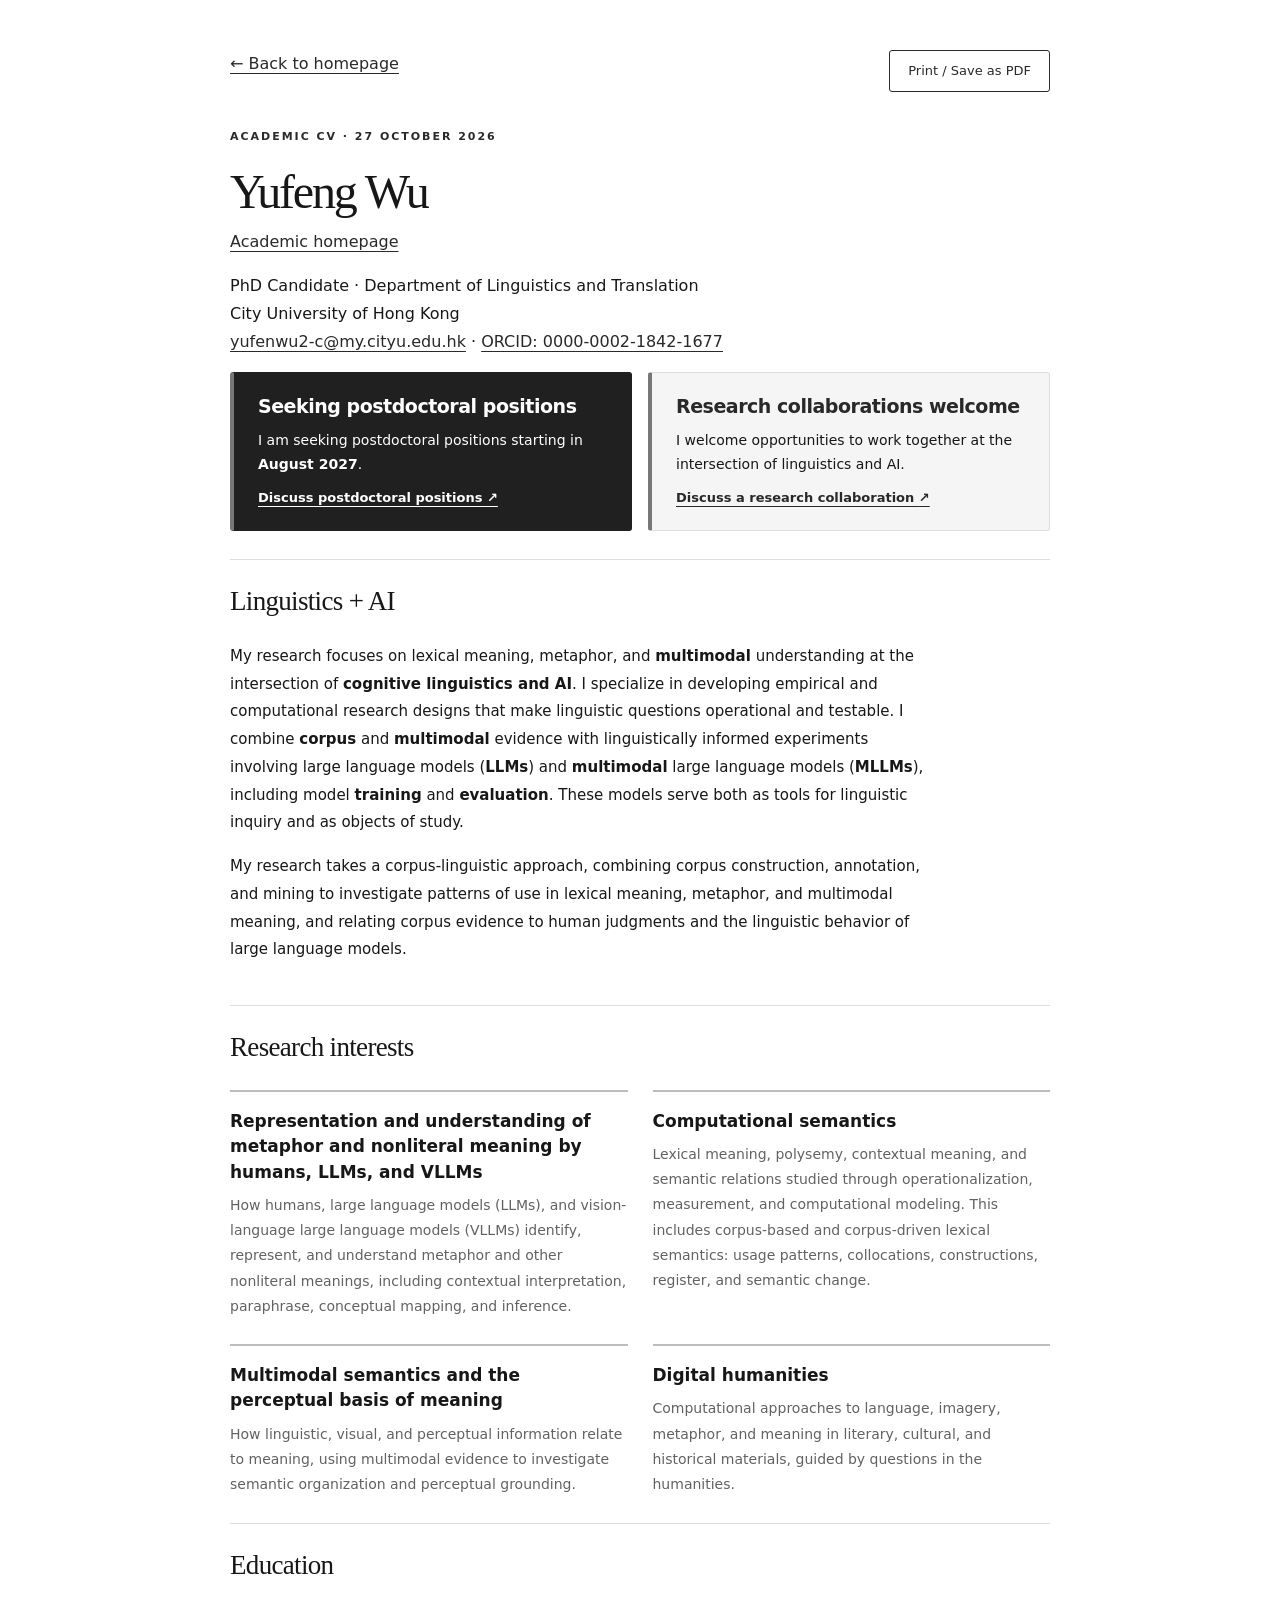
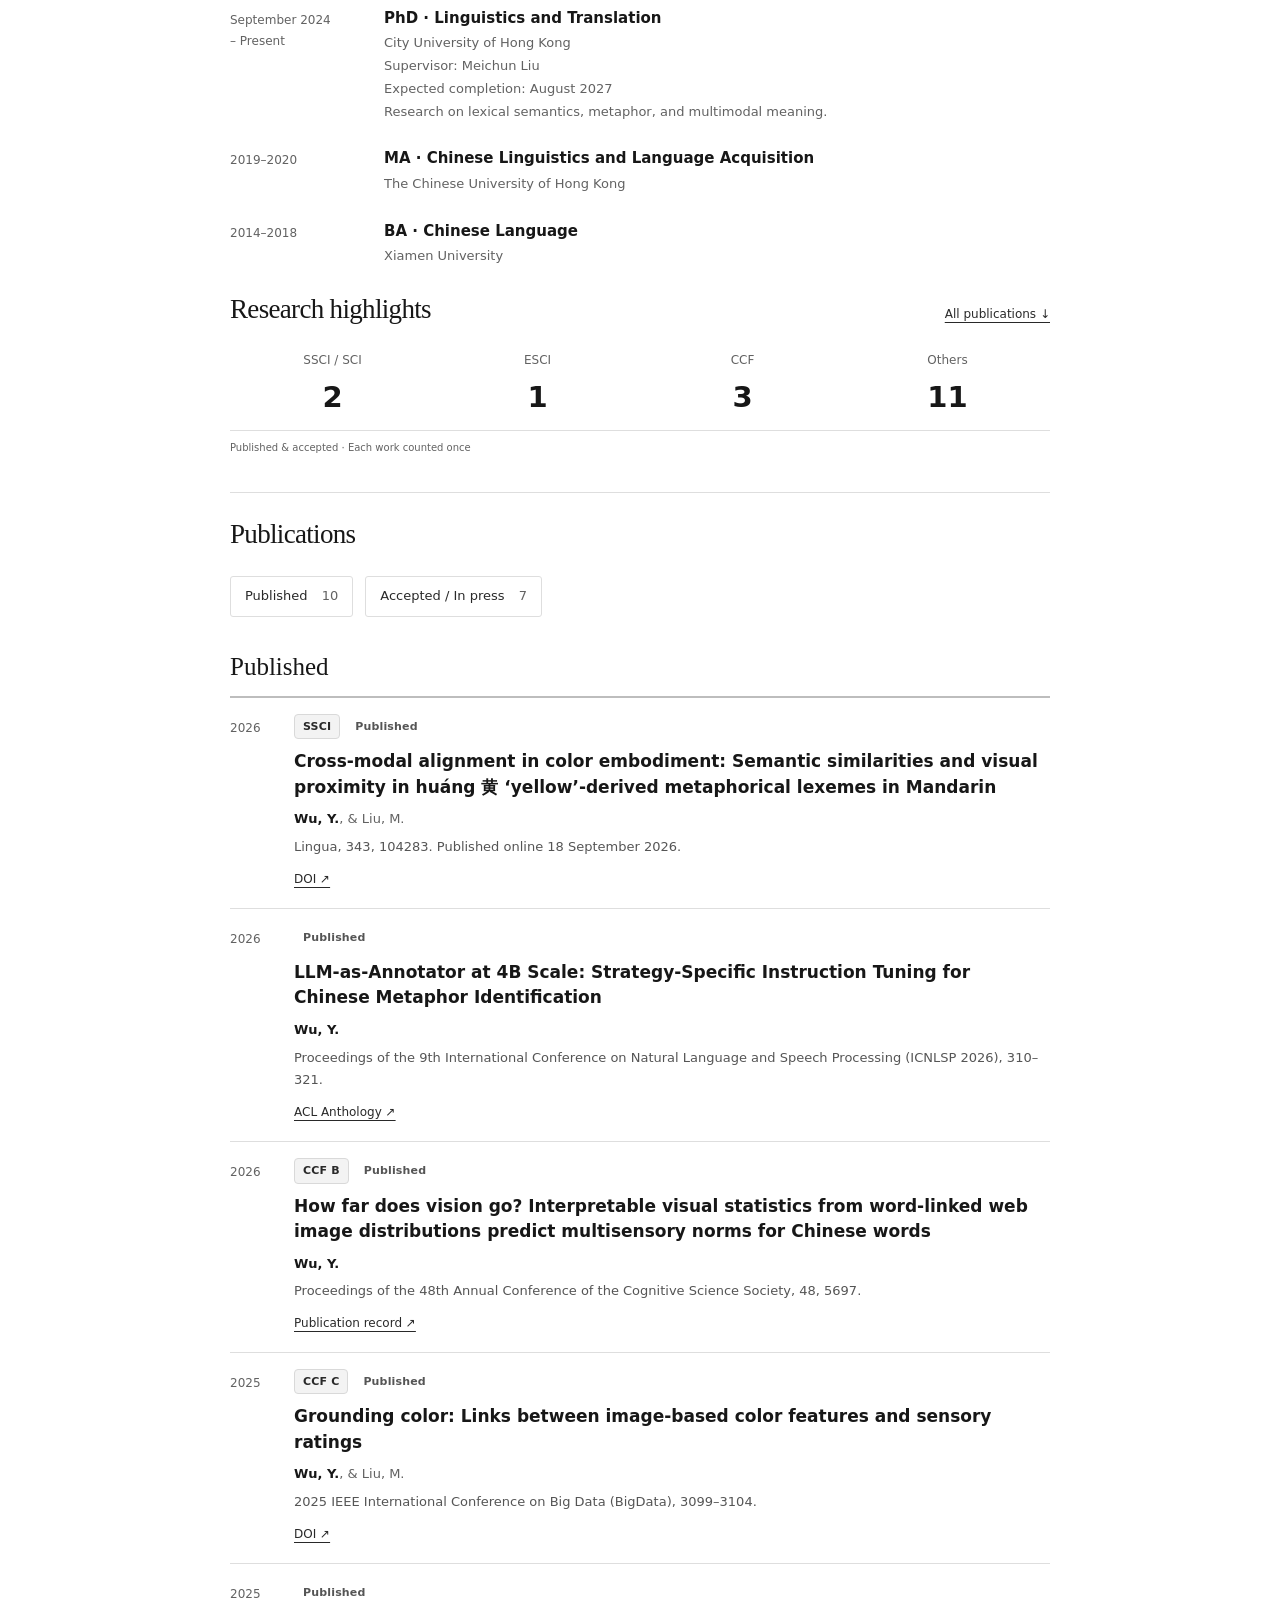
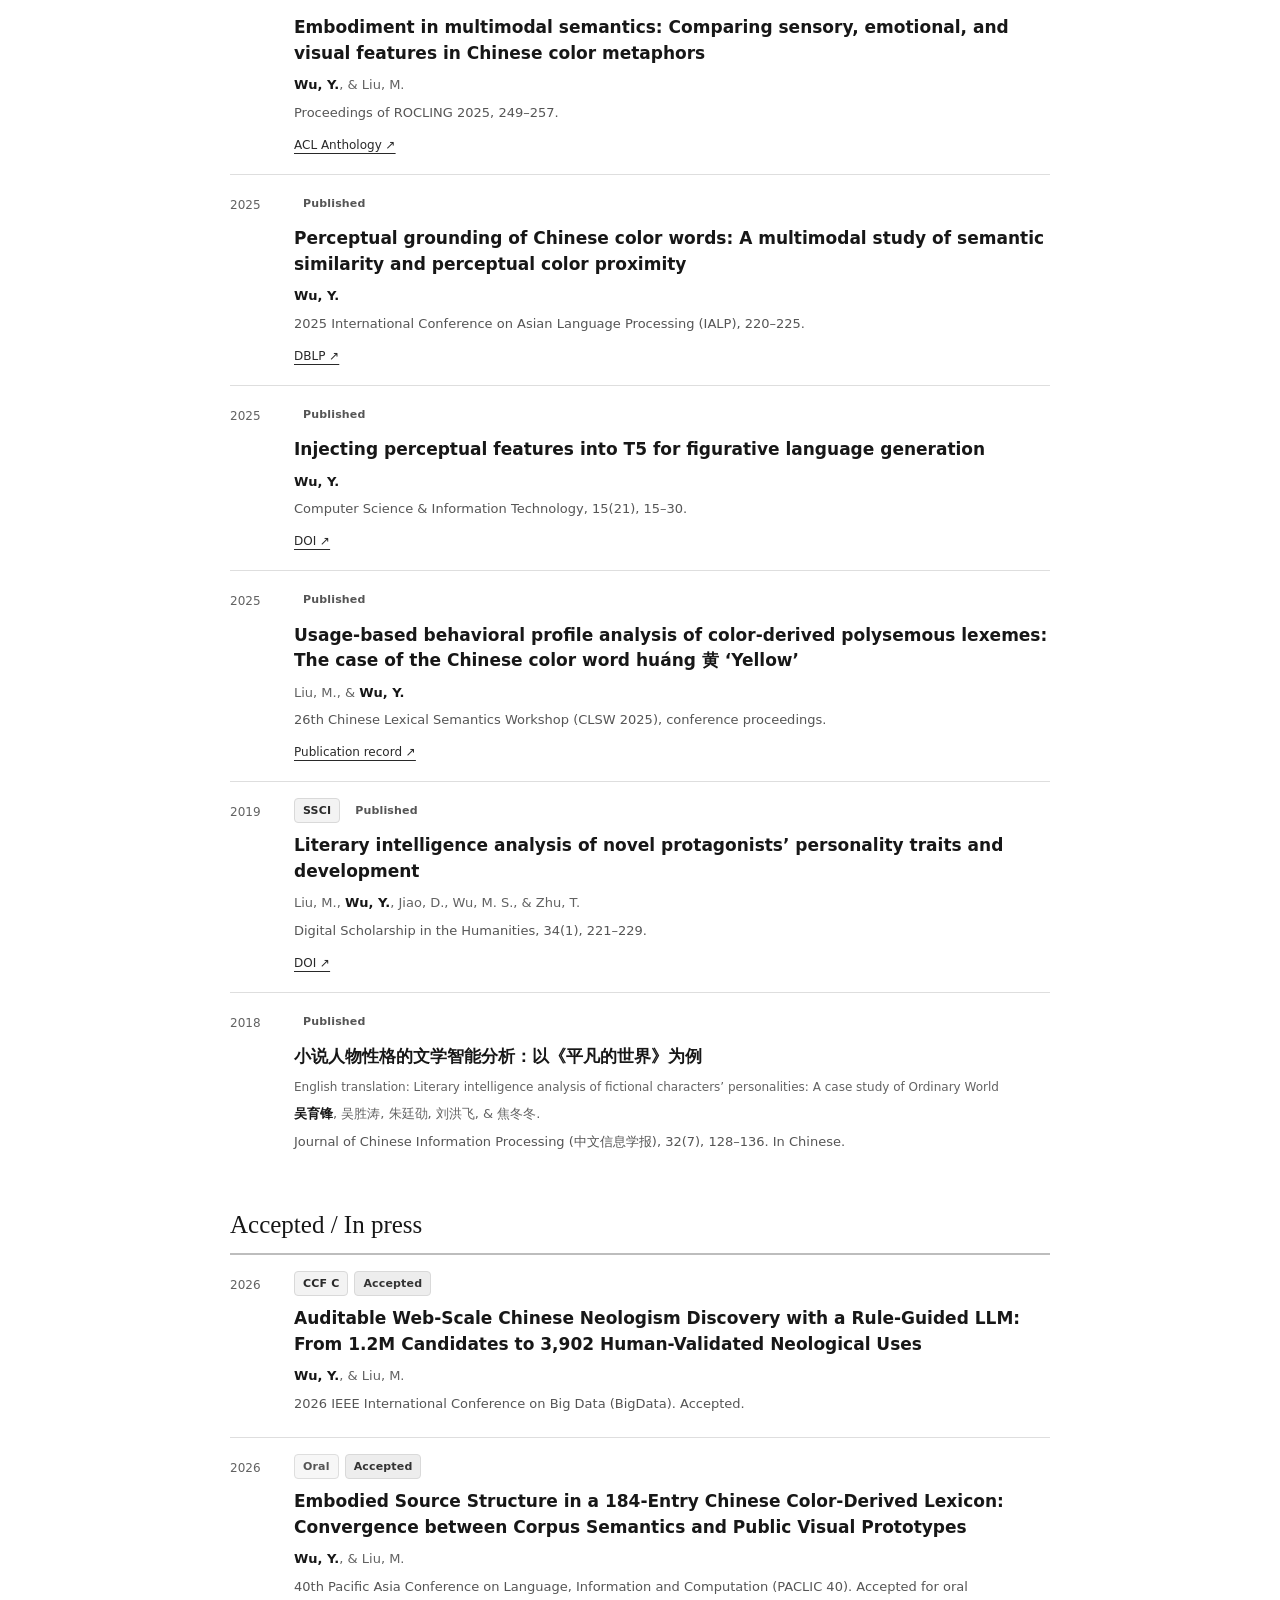
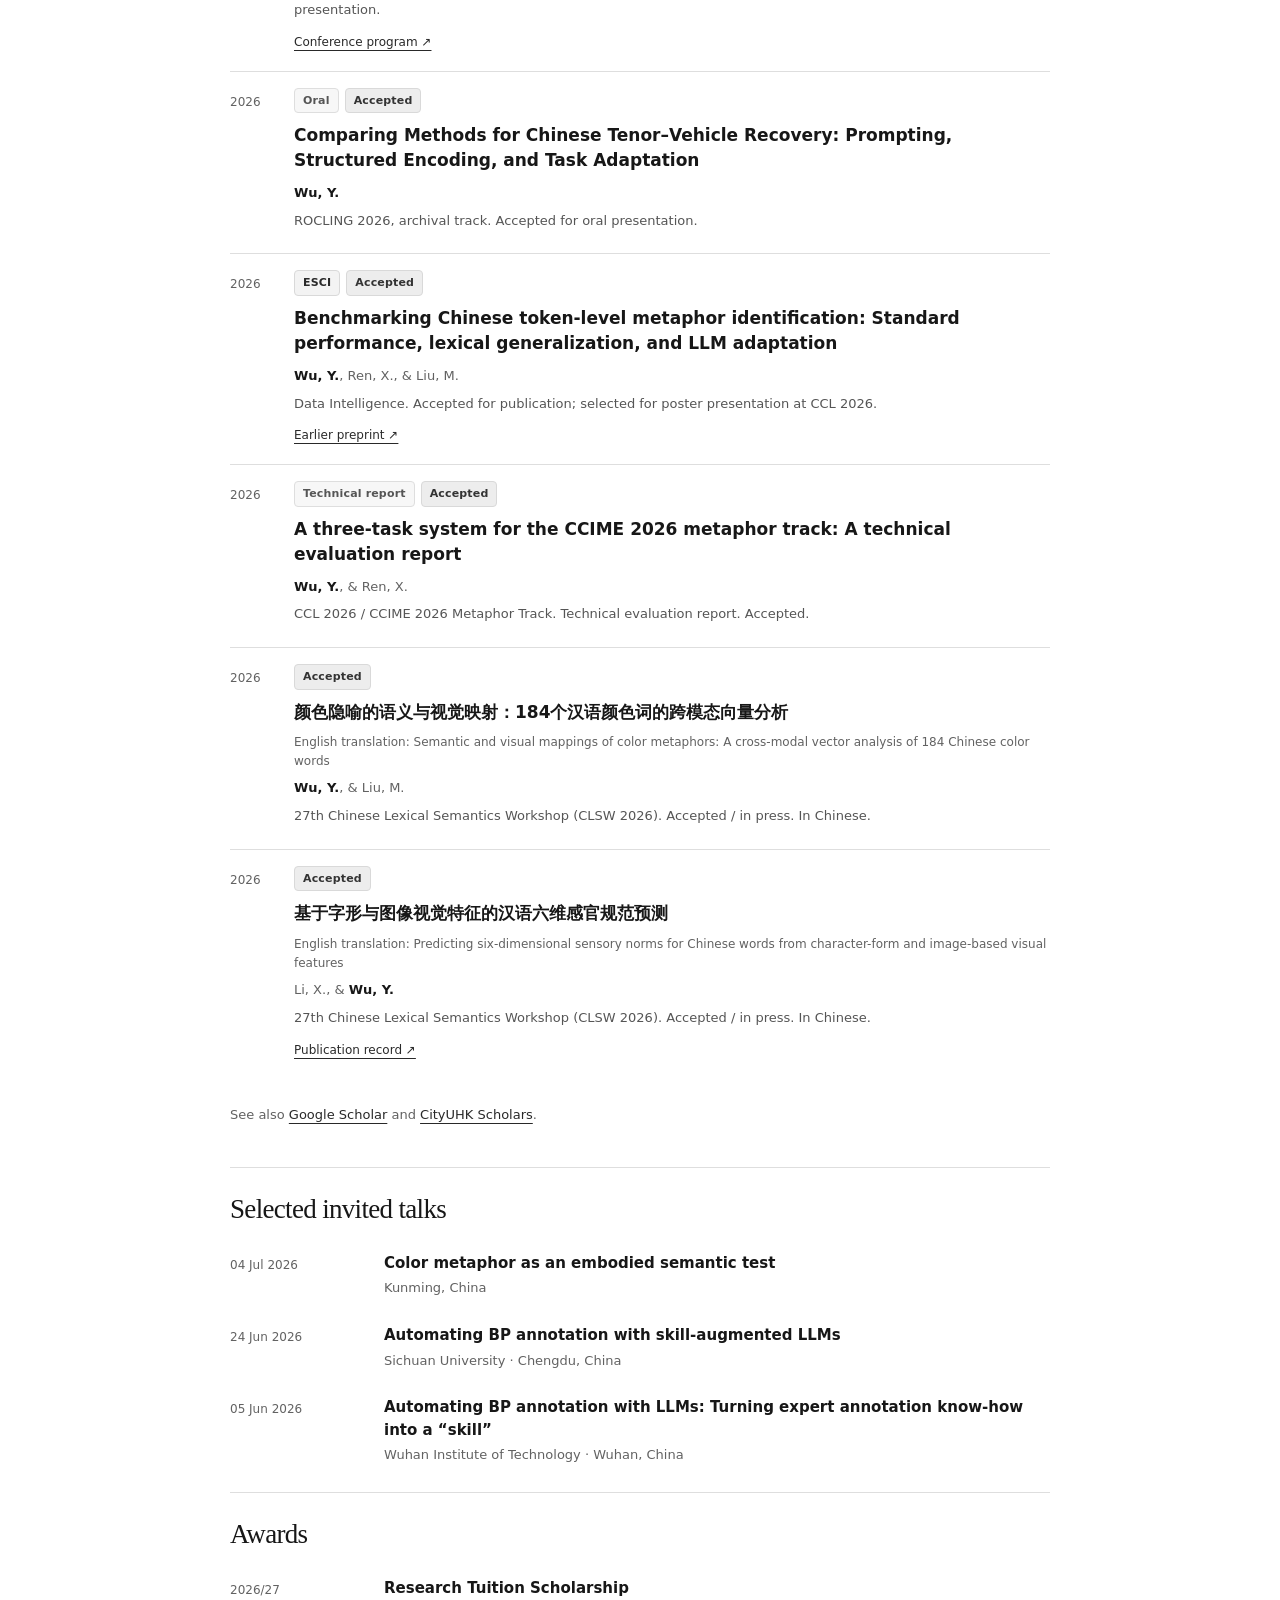
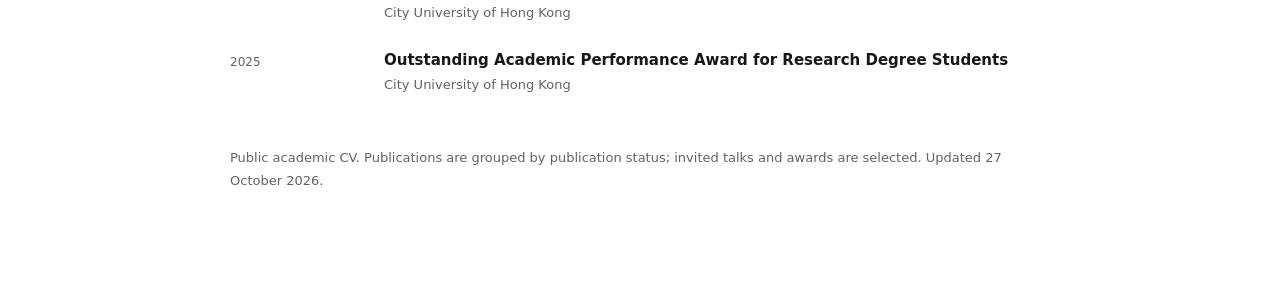
==== cv.html @ b56c6d91 "Adjust emphasis in research introduction" ====
<!doctype html>
<html lang="en"><head><meta charset="utf-8"><meta name="viewport" content="width=device-width,initial-scale=1"><title>Yufeng Wu | Academic CV</title><meta name="description" content="Academic CV of Yufeng Wu — Linguistics + AI, PhD candidate in Linguistics and Translation at City University of Hong Kong."><link rel="icon" href="favicon.svg" type="image/svg+xml"><link rel="stylesheet" href="styles.css?v=20261028-monochrome"><script src="site.js" defer></script><style>@media print{.cv-wrap .highlights{display:block;break-inside:avoid}}</style></head><body><main class="cv-wrap">
<div class="cv-top no-print"><a href="./">← Back to homepage</a><button class="button secondary" data-print type="button">Print / Save as PDF</button></div>
<p class="eyebrow">Academic CV · 27 October 2026</p><h1>Yufeng Wu</h1><p><a href="https://evan-wu59.github.io/">Academic homepage</a></p><p>PhD Candidate · Department of Linguistics and Translation<br>City University of Hong Kong<br><a href="mailto:yufenwu2-c@my.cityu.edu.hk">yufenwu2-c@my.cityu.edu.hk</a> · <a href="https://orcid.org/0000-0002-1842-1677">ORCID: 0000-0002-1842-1677</a></p>
<div class="opportunity-grid">
<aside class="opportunities" aria-label="Postdoctoral positions">
<h2 class="opportunity-title">Seeking postdoctoral positions</h2>
<p>I am seeking postdoctoral positions starting in <strong>August 2027</strong>.</p>
<a class="opportunity-link" href="mailto:yufenwu2-c@my.cityu.edu.hk?subject=Postdoctoral%20positions%20starting%20August%202027">Discuss postdoctoral positions <span aria-hidden="true">&#8599;</span></a>
</aside>
<aside class="opportunities collaboration" aria-label="Research collaboration">
<h2 class="opportunity-title">Research collaborations welcome</h2>
<p>I welcome opportunities to work together at the intersection of linguistics and AI.</p>
<a class="opportunity-link" href="mailto:yufenwu2-c@my.cityu.edu.hk?subject=Research%20collaboration">Discuss a research collaboration <span aria-hidden="true">&#8599;</span></a>
</aside>
</div><section class="section"><div class="section-head"><h2>Linguistics + AI</h2></div><p class="intro">My research focuses on lexical meaning, metaphor, and <strong>multimodal</strong> understanding at the intersection of <strong>cognitive linguistics and AI</strong>. I specialize in developing empirical and computational research designs that make linguistic questions operational and testable. I combine <strong>corpus</strong> and <strong>multimodal</strong> evidence with linguistically informed experiments involving large language models (<strong>LLMs</strong>) and <strong>multimodal</strong> large language models (<strong>MLLMs</strong>), including model <strong>training</strong> and <strong>evaluation</strong>. These models serve both as tools for linguistic inquiry and as objects of study.</p><p class="intro">My research takes a corpus-linguistic approach, combining corpus construction, annotation, and mining to investigate patterns of use in lexical meaning, metaphor, and multimodal meaning, and relating corpus evidence to human judgments and the linguistic behavior of large language models.</p></section>
    <section class="section" id="research" aria-labelledby="research-title"><div class="section-head"><h2 id="research-title">Research interests</h2></div><div class="research-grid"><article class="research-item"><h3>Representation and understanding of metaphor and nonliteral meaning by humans, LLMs, and VLLMs</h3><p>How humans, large language models (LLMs), and vision-language large language models (VLLMs) identify, represent, and understand metaphor and other nonliteral meanings, including contextual interpretation, paraphrase, conceptual mapping, and inference.</p></article><article class="research-item"><h3>Computational semantics</h3><p>Lexical meaning, polysemy, contextual meaning, and semantic relations studied through operationalization, measurement, and computational modeling. This includes corpus-based and corpus-driven lexical semantics: usage patterns, collocations, constructions, register, and semantic change.</p></article><article class="research-item"><h3>Multimodal semantics and the perceptual basis of meaning</h3><p>How linguistic, visual, and perceptual information relate to meaning, using multimodal evidence to investigate semantic organization and perceptual grounding.</p></article><article class="research-item"><h3>Digital humanities</h3><p>Computational approaches to language, imagery, metaphor, and meaning in literary, cultural, and historical materials, guided by questions in the humanities.</p></article></div></section><section class="section" id="education" aria-labelledby="education-title">
      <div class="section-head"><h2 id="education-title">Education</h2></div>
      <div class="timeline-row"><span class="date">September 2024<br>– Present</span><div><h3>PhD · Linguistics and Translation</h3><p>City University of Hong Kong</p><p>Supervisor: Meichun Liu</p><p>Expected completion: August 2027</p><p>Research on lexical semantics, metaphor, and multimodal meaning.</p></div></div>
      <div class="timeline-row"><span class="date">2019–2020</span><div><h3>MA · Chinese Linguistics and Language Acquisition</h3><p>The Chinese University of Hong Kong</p></div></div>
      <div class="timeline-row"><span class="date">2014–2018</span><div><h3>BA · Chinese Language</h3><p>Xiamen University</p></div></div>
    </section>    <section class="highlights" id="highlights" aria-labelledby="highlights-title"><div class="highlight-heading"><h2 id="highlights-title">Research highlights</h2><a href="#publications">All publications &darr;</a></div><table class="research-stats" aria-describedby="stats-note"><caption class="sr-only">All published and accepted works, counted once.</caption><thead><tr><th scope="col"><a href="#publication-01" title="Lingua; Digital Scholarship in the Humanities">SSCI / SCI</a></th><th scope="col"><a href="#publication-14" title="Data Intelligence; accepted for publication">ESCI</a></th><th scope="col"><a href="#publication-03" title="CogSci and IEEE BigData">CCF</a></th><th scope="col"><a href="#publication-02" title="Other published and accepted works">Others</a></th></tr></thead><tbody><tr><td>2</td><td>1</td><td>3</td><td>11</td></tr></tbody></table><p class="stats-note" id="stats-note">Published &amp; accepted &middot; Each work counted once</p></section><section class="section" id="publications" aria-labelledby="publications-title"><div class="section-head"><h2 id="publications-title">Publications</h2></div><nav class="publication-jumps" aria-label="Publication categories"><a href="#published">Published <span>10</span></a><a href="#accepted">Accepted / In press <span>7</span></a></nav><section class="publication-group" id="published" aria-labelledby="published-title"><h3 class="publication-group-title" id="published-title">Published</h3><div class="publications"><article class="publication" id="publication-01"><span class="year">2026</span><div><div class="publication-badges"><a class="badge ssci" href="https://repository.gsi.de/record/44280" title="Journal indexed in the Social Sciences Citation Index">SSCI</a><span class="badge status-published">Published</span></div><h4><a href="https://doi.org/10.1016/j.lingua.2026.104283">Cross-modal alignment in color embodiment: Semantic similarities and visual proximity in huáng 黄 ‘yellow’-derived metaphorical lexemes in Mandarin</a></h4><p class="authors"><strong>Wu, Y.</strong>, &amp; Liu, M.</p><p class="venue">Lingua, 343, 104283. Published online 18 September 2026.</p><a class="paper-link" href="https://doi.org/10.1016/j.lingua.2026.104283">DOI ↗</a></div></article>
<article class="publication" id="publication-02"><span class="year">2026</span><div><div class="publication-badges"><span class="badge status-published">Published</span></div><h4><a href="https://aclanthology.org/2026.icnlsp-1.29/">LLM-as-Annotator at 4B Scale: Strategy-Specific Instruction Tuning for Chinese Metaphor Identification</a></h4><p class="authors"><strong>Wu, Y.</strong></p><p class="venue">Proceedings of the 9th International Conference on Natural Language and Speech Processing (ICNLSP 2026), 310–321.</p><a class="paper-link" href="https://aclanthology.org/2026.icnlsp-1.29/">ACL Anthology ↗</a></div></article>
<article class="publication" id="publication-03"><span class="year">2026</span><div><div class="publication-badges"><a class="badge ccf-b" href="https://www.ccf.org.cn/Academic_Evaluation/Cross_Compre_Emerging/" title="CCF conference classification">CCF B</a><span class="badge status-published">Published</span></div><h4><a href="https://scholars.cityu.edu.hk/en/publications/how-far-does-vision-go-interpretable-visual-statistics-from-word-/">How far does vision go? Interpretable visual statistics from word-linked web image distributions predict multisensory norms for Chinese words</a></h4><p class="authors"><strong>Wu, Y.</strong></p><p class="venue">Proceedings of the 48th Annual Conference of the Cognitive Science Society, 48, 5697.</p><a class="paper-link" href="https://scholars.cityu.edu.hk/en/publications/how-far-does-vision-go-interpretable-visual-statistics-from-word-/">Publication record ↗</a></div></article>
<article class="publication" id="publication-04"><span class="year">2025</span><div><div class="publication-badges"><a class="badge ccf-c" href="https://www.ccf.org.cn/Academic_Evaluation/Cross_Compre_Emerging/" title="CCF conference classification">CCF C</a><span class="badge status-published">Published</span></div><h4><a href="https://doi.org/10.1109/BigData66926.2025.11402210">Grounding color: Links between image-based color features and sensory ratings</a></h4><p class="authors"><strong>Wu, Y.</strong>, &amp; Liu, M.</p><p class="venue">2025 IEEE International Conference on Big Data (BigData), 3099–3104.</p><a class="paper-link" href="https://doi.org/10.1109/BigData66926.2025.11402210">DOI ↗</a></div></article>
<article class="publication" id="publication-05"><span class="year">2025</span><div><div class="publication-badges"><span class="badge status-published">Published</span></div><h4><a href="https://aclanthology.org/2025.rocling-main.26/">Embodiment in multimodal semantics: Comparing sensory, emotional, and visual features in Chinese color metaphors</a></h4><p class="authors"><strong>Wu, Y.</strong>, &amp; Liu, M.</p><p class="venue">Proceedings of ROCLING 2025, 249–257.</p><a class="paper-link" href="https://aclanthology.org/2025.rocling-main.26/">ACL Anthology ↗</a></div></article>
<article class="publication" id="publication-06"><span class="year">2025</span><div><div class="publication-badges"><span class="badge status-published">Published</span></div><h4><a href="https://dblp.org/rec/conf/ialp/Wu25">Perceptual grounding of Chinese color words: A multimodal study of semantic similarity and perceptual color proximity</a></h4><p class="authors"><strong>Wu, Y.</strong></p><p class="venue">2025 International Conference on Asian Language Processing (IALP), 220–225.</p><a class="paper-link" href="https://dblp.org/rec/conf/ialp/Wu25">DBLP ↗</a></div></article>
<article class="publication" id="publication-07"><span class="year">2025</span><div><div class="publication-badges"><span class="badge status-published">Published</span></div><h4><a href="https://doi.org/10.5121/csit.2025.152102">Injecting perceptual features into T5 for figurative language generation</a></h4><p class="authors"><strong>Wu, Y.</strong></p><p class="venue">Computer Science &amp; Information Technology, 15(21), 15–30.</p><a class="paper-link" href="https://doi.org/10.5121/csit.2025.152102">DOI ↗</a></div></article>
<article class="publication" id="publication-08"><span class="year">2025</span><div><div class="publication-badges"><span class="badge status-published">Published</span></div><h4><a href="https://scholars.cityu.edu.hk/en/publications/usage-based-behavioral-profile-analysis-of-color-derived-polysemo/">Usage-based behavioral profile analysis of color-derived polysemous lexemes: The case of the Chinese color word huáng 黄 ‘Yellow’</a></h4><p class="authors">Liu, M., &amp; <strong>Wu, Y.</strong></p><p class="venue">26th Chinese Lexical Semantics Workshop (CLSW 2025), conference proceedings.</p><a class="paper-link" href="https://scholars.cityu.edu.hk/en/publications/usage-based-behavioral-profile-analysis-of-color-derived-polysemo/">Publication record ↗</a></div></article>
<article class="publication" id="publication-09"><span class="year">2019</span><div><div class="publication-badges"><a class="badge ssci" href="https://academic.oup.com/dsh/pages/about" title="Journal indexed in the Social Sciences Citation Index">SSCI</a><span class="badge status-published">Published</span></div><h4><a href="https://doi.org/10.1093/llc/fqy020">Literary intelligence analysis of novel protagonists’ personality traits and development</a></h4><p class="authors">Liu, M., <strong>Wu, Y.</strong>, Jiao, D., Wu, M. S., &amp; Zhu, T.</p><p class="venue">Digital Scholarship in the Humanities, 34(1), 221–229.</p><a class="paper-link" href="https://doi.org/10.1093/llc/fqy020">DOI ↗</a></div></article>
<article class="publication" id="publication-10"><span class="year">2018</span><div><div class="publication-badges"><span class="badge status-published">Published</span></div><h4>小说人物性格的文学智能分析：以《平凡的世界》为例</h4><p class="translation">English translation: Literary intelligence analysis of fictional characters’ personalities: A case study of Ordinary World</p><p class="authors"><strong>吴育锋</strong>, 吴胜涛, 朱廷劭, 刘洪飞, &amp; 焦冬冬.</p><p class="venue">Journal of Chinese Information Processing (中文信息学报), 32(7), 128–136. In Chinese.</p></div></article></div></section><section class="publication-group" id="accepted" aria-labelledby="accepted-title"><h3 class="publication-group-title" id="accepted-title">Accepted / In press</h3><div class="publications"><article class="publication" id="publication-11"><span class="year">2026</span><div><div class="publication-badges"><a class="badge ccf-c" href="https://www.ccf.org.cn/Academic_Evaluation/Cross_Compre_Emerging/" title="CCF conference classification">CCF C</a><span class="badge status-accepted">Accepted</span></div><h4>Auditable Web-Scale Chinese Neologism Discovery with a Rule-Guided LLM: From 1.2M Candidates to 3,902 Human-Validated Neological Uses</h4><p class="authors"><strong>Wu, Y.</strong>, &amp; Liu, M.</p><p class="venue">2026 IEEE International Conference on Big Data (BigData). Accepted.</p></div></article>
<article class="publication" id="publication-12"><span class="year">2026</span><div><div class="publication-badges"><span class="badge type">Oral</span><span class="badge status-accepted">Accepted</span></div><h4><a href="https://paclic2026.github.io/program.html">Embodied Source Structure in a 184-Entry Chinese Color-Derived Lexicon: Convergence between Corpus Semantics and Public Visual Prototypes</a></h4><p class="authors"><strong>Wu, Y.</strong>, &amp; Liu, M.</p><p class="venue">40th Pacific Asia Conference on Language, Information and Computation (PACLIC 40). Accepted for oral presentation.</p><a class="paper-link" href="https://paclic2026.github.io/program.html">Conference program ↗</a></div></article>
<article class="publication" id="publication-13"><span class="year">2026</span><div><div class="publication-badges"><span class="badge type">Oral</span><span class="badge status-accepted">Accepted</span></div><h4>Comparing Methods for Chinese Tenor–Vehicle Recovery: Prompting, Structured Encoding, and Task Adaptation</h4><p class="authors"><strong>Wu, Y.</strong></p><p class="venue">ROCLING 2026, archival track. Accepted for oral presentation.</p></div></article>
<article class="publication" id="publication-14"><span class="year">2026</span><div><div class="publication-badges"><a class="badge esci" href="https://www.sciengine.com/DI/home" title="Journal indexed in the Emerging Sources Citation Index">ESCI</a><span class="badge status-accepted">Accepted</span></div><h4><a href="https://arxiv.org/abs/2605.07170">Benchmarking Chinese token-level metaphor identification: Standard performance, lexical generalization, and LLM adaptation</a></h4><p class="authors"><strong>Wu, Y.</strong>, Ren, X., &amp; Liu, M.</p><p class="venue">Data Intelligence. Accepted for publication; selected for poster presentation at CCL 2026.</p><a class="paper-link" href="https://arxiv.org/abs/2605.07170">Earlier preprint ↗</a></div></article>
<article class="publication" id="publication-15"><span class="year">2026</span><div><div class="publication-badges"><span class="badge type">Technical report</span><span class="badge status-accepted">Accepted</span></div><h4>A three-task system for the CCIME 2026 metaphor track: A technical evaluation report</h4><p class="authors"><strong>Wu, Y.</strong>, &amp; Ren, X.</p><p class="venue">CCL 2026 / CCIME 2026 Metaphor Track. Technical evaluation report. Accepted.</p></div></article>
<article class="publication" id="publication-16"><span class="year">2026</span><div><div class="publication-badges"><span class="badge status-accepted">Accepted</span></div><h4>颜色隐喻的语义与视觉映射：184个汉语颜色词的跨模态向量分析</h4><p class="translation">English translation: Semantic and visual mappings of color metaphors: A cross-modal vector analysis of 184 Chinese color words</p><p class="authors"><strong>Wu, Y.</strong>, &amp; Liu, M.</p><p class="venue">27th Chinese Lexical Semantics Workshop (CLSW 2026). Accepted / in press. In Chinese.</p></div></article>
<article class="publication" id="publication-17"><span class="year">2026</span><div><div class="publication-badges"><span class="badge status-accepted">Accepted</span></div><h4><a href="https://scholars.cityu.edu.hk/en/publications/%E5%9F%BA%E4%BA%8E%E5%AD%97%E5%BD%A2%E4%B8%8E%E5%9B%BE%E5%83%8F%E8%A7%86%E8%A7%89%E7%89%B9%E5%BE%81%E7%9A%84%E6%B1%89%E8%AF%AD%E5%85%AD%E7%BB%B4%E6%84%9F%E5%AE%98%E8%A7%84%E8%8C%83%E9%A2%84%E6%B5%8B/">基于字形与图像视觉特征的汉语六维感官规范预测</a></h4><p class="translation">English translation: Predicting six-dimensional sensory norms for Chinese words from character-form and image-based visual features</p><p class="authors">Li, X., &amp; <strong>Wu, Y.</strong></p><p class="venue">27th Chinese Lexical Semantics Workshop (CLSW 2026). Accepted / in press. In Chinese.</p><a class="paper-link" href="https://scholars.cityu.edu.hk/en/publications/%E5%9F%BA%E4%BA%8E%E5%AD%97%E5%BD%A2%E4%B8%8E%E5%9B%BE%E5%83%8F%E8%A7%86%E8%A7%89%E7%89%B9%E5%BE%81%E7%9A%84%E6%B1%89%E8%AF%AD%E5%85%AD%E7%BB%B4%E6%84%9F%E5%AE%98%E8%A7%84%E8%8C%83%E9%A2%84%E6%B5%8B/">Publication record ↗</a></div></article></div></section><p class="section-note">See also <a href="https://scholar.google.com/citations?user=nvYz400AAAAJ&amp;hl=en">Google Scholar</a> and <a href="https://scholars.cityu.edu.hk/en/persons/yufenwu2/">CityUHK Scholars</a>.</p></section>    <section class="section" id="talks" aria-labelledby="talks-title">
      <div class="section-head"><h2 id="talks-title">Selected invited talks</h2></div>
      <div class="timeline-row"><time class="date" datetime="2026-07-04">04 Jul 2026</time><div><h3>Color metaphor as an embodied semantic test</h3><p>Kunming, China</p></div></div>
      <div class="timeline-row"><time class="date" datetime="2026-06-24">24 Jun 2026</time><div><h3>Automating BP annotation with skill-augmented LLMs</h3><p>Sichuan University · Chengdu, China</p></div></div>
      <div class="timeline-row"><time class="date" datetime="2026-06-05">05 Jun 2026</time><div><h3>Automating BP annotation with LLMs: Turning expert annotation know-how into a “skill”</h3><p>Wuhan Institute of Technology · Wuhan, China</p></div></div>
    </section><section class="section" id="awards" aria-labelledby="awards-title"><div class="section-head"><h2 id="awards-title">Awards</h2></div><div class="timeline-row"><span class="date">2026/27</span><div><h3>Research Tuition Scholarship</h3><p>City University of Hong Kong</p></div></div><div class="timeline-row"><span class="date">2025</span><div><h3>Outstanding Academic Performance Award for Research Degree Students</h3><p>City University of Hong Kong</p></div></div></section><p class="section-note">Public academic CV. Publications are grouped by publication status; invited talks and awards are selected. Updated 27 October 2026.</p></main></body></html>
---- styles.css ----
:root{--paper:#ffffff;--ink:#171717;--muted:#626262;--line:#dedede;--green:#292929;--pale:#f4f4f4;--accent:#777777;--serif:Georgia,'Times New Roman',serif;--sans:system-ui,-apple-system,BlinkMacSystemFont,'Segoe UI',sans-serif}
*{box-sizing:border-box}html{scroll-behavior:smooth;scroll-padding-top:32px}body{margin:0;background:var(--paper);color:var(--ink);font:16px/1.75 var(--sans)}a{color:var(--green);text-underline-offset:4px;text-decoration-thickness:1px}a:hover{color:#000000}button,a{-webkit-tap-highlight-color:transparent}a:focus-visible,button:focus-visible{outline:3px solid var(--accent);outline-offset:5px}.skip{position:absolute;left:20px;top:-80px;background:var(--ink);color:white;padding:10px 20px;z-index:10}.skip:focus{top:12px}.layout{max-width:1320px;margin:auto;padding:64px 64px 30px;display:grid;grid-template-columns:245px minmax(0,1fr);gap:88px}.sidebar{position:sticky;top:48px;align-self:start}.monogram{display:grid;place-items:center;width:58px;height:58px;border:1px solid #c7c7c7;border-radius:50%;font:22px var(--serif);color:var(--green);margin-bottom:28px}.identity{font:31px/1.2 var(--serif);text-decoration:none;color:var(--ink)}.role{font-size:14px;margin:12px 0 0}.affiliation{font-size:13px;line-height:1.7;color:var(--muted);margin:5px 0 28px}.navigation{display:flex;flex-direction:column;gap:9px;border-left:1px solid var(--line);padding-left:18px;margin:28px 0}.navigation a{text-decoration:none;font-size:14px}.profile-links{display:flex;gap:8px 14px;flex-wrap:wrap;font-size:12px;max-width:220px}.sidebar-note{font-size:11px;color:var(--muted);margin-top:30px}.eyebrow{text-transform:uppercase;letter-spacing:.18em;font-size:11px;font-weight:650;color:var(--green);margin:0 0 20px}h1{font:normal clamp(44px,5.4vw,72px)/1.08 var(--serif);letter-spacing:-.045em;margin:0 0 26px}h1 em{font-weight:normal;color:var(--green)}.intro{font-size:18px;line-height:1.85;max-width:700px}.intro p{margin:0 0 16px}.intro strong{font-weight:550}.hero{padding:16px 0 48px}.hero-actions{display:flex;flex-wrap:wrap;gap:12px;margin-top:28px}.button{display:inline-flex;align-items:center;justify-content:center;gap:20px;border:1px solid var(--green);padding:10px 18px;text-decoration:none;font:13px/1.5 var(--sans);border-radius:3px;background:var(--green);color:white;cursor:pointer}.button:hover{background:var(--ink);color:white}.button.secondary{background:transparent;color:var(--green)}.button.secondary:hover{background:var(--pale)}.concept-strip{display:flex;align-items:center;gap:18px;margin-top:38px;color:var(--muted);font:italic 17px var(--serif)}.concept-strip span:not(.rule){white-space:nowrap}.concept-strip .rule{height:1px;background:#cccccc;flex:1}.section{border-top:1px solid var(--line);padding:42px 0 46px}.section-head{display:flex;align-items:baseline;gap:15px;margin-bottom:26px}.section-num{font-size:11px;color:var(--accent);font-variant-numeric:tabular-nums}h2{font:normal 32px/1.2 var(--serif);letter-spacing:-.025em;margin:0}h3{font-weight:550;font-size:17px;line-height:1.5;margin:0 0 8px}p{margin:0 0 16px}.research-grid{display:grid;grid-template-columns:repeat(2,minmax(0,1fr));gap:25px}.research-item{border-top:2px solid #bdbdbd;padding-top:17px}.research-item:nth-child(2){border-color:#bdbdbd}.research-item:nth-child(3){border-color:#bdbdbd}.research-item p{font-size:14px;line-height:1.8;color:var(--muted);margin:0}.method-note{font-size:13px;color:var(--muted);border-left:2px solid var(--line);padding:0 0 0 17px;margin:26px 0 0}.filters{display:flex;flex-wrap:wrap;gap:8px;margin-bottom:12px}.filters[hidden]{display:none}.filter{border:1px solid var(--line);border-radius:30px;background:transparent;color:var(--muted);font:12px var(--sans);padding:8px 14px;cursor:pointer}.filter[aria-pressed=true]{background:var(--ink);border-color:var(--ink);color:white}.filter:hover{border-color:var(--green)}.publication{display:grid;grid-template-columns:44px minmax(0,1fr);gap:20px;padding:25px 0;border-bottom:1px solid var(--line)}.publication[hidden]{display:none}.publication:last-child{border-bottom:0;padding-bottom:0}.year{font-size:12px;color:var(--muted);padding-top:4px}.publication h4{font-size:16px}.publication h4 a{color:var(--ink);text-decoration:none}.publication h4 a:hover{text-decoration:underline;color:var(--green)}.authors,.venue{font-size:13px;color:var(--muted);margin:5px 0}.authors strong{color:var(--ink);font-weight:600}.venue{font-style:italic}.paper-link{font-size:12px;display:inline-block;margin-top:4px}.section-note{font-size:13px;color:var(--muted);margin-top:25px}.timeline-row{display:grid;grid-template-columns:130px minmax(0,1fr);gap:24px;margin:0 0 24px}.timeline-row:last-child{margin-bottom:0}.timeline-row .date{font-size:12px;color:var(--muted);padding-top:3px}.timeline-row h3{font-size:15px;margin:0 0 3px}.timeline-row p{font-size:13px;color:var(--muted);margin:0}.contact{background:var(--pale);padding:32px;border-radius:3px;margin:0 0 40px}.contact h2{margin:0 0 15px;font-size:30px}.contact p{font-size:14px;max-width:570px}.email{font-size:17px;overflow-wrap:anywhere}.footer{border-top:1px solid var(--line);padding-top:20px;display:flex;justify-content:space-between;gap:20px;font-size:11px;color:var(--muted)}.sr-only{position:absolute;width:1px;height:1px;padding:0;overflow:hidden;clip:rect(0,0,0,0);white-space:nowrap;border:0}.cv-wrap{max-width:900px;margin:50px auto;padding:0 40px 40px}.cv-wrap h1{font-size:48px;margin-bottom:10px}.cv-wrap .section{padding:25px 0}.cv-wrap h2{font-size:27px}.cv-wrap .cv-top{display:flex;justify-content:space-between;gap:20px;margin-bottom:35px}.cv-wrap .publication{padding:16px 0}.cv-wrap .intro{font-size:15px}
@media(min-width:1400px){.layout{gap:110px}}@media(max-width:1000px){.layout{padding:45px 35px;gap:45px;grid-template-columns:200px minmax(0,1fr)}.research-grid{grid-template-columns:1fr;gap:20px}.research-item{padding-top:12px}.research-item p{max-width:600px}}@media(max-width:700px){html{scroll-padding-top:20px}.layout{display:block;padding:28px 24px}.sidebar{position:static;display:grid;grid-template-columns:50px 1fr;gap:0 16px}.monogram{grid-row:1/4;width:46px;height:46px;font-size:19px;margin:0}.identity{font-size:26px;align-self:center}.role{margin:7px 0 0;font-size:12px}.affiliation{grid-column:2;margin:2px 0 0;font-size:12px}.navigation{grid-column:1/-1;flex-direction:row;flex-wrap:wrap;gap:10px 19px;border:0;padding:16px 0;margin:20px 0 0;border-top:1px solid var(--line);border-bottom:1px solid var(--line)}.navigation a{font-size:12px}.profile-links,.sidebar-note{display:none}.hero{padding:38px 0}.eyebrow{font-size:10px;margin-bottom:17px}h1{font-size:49px}.intro{font-size:16px;line-height:1.85}.concept-strip{gap:10px;font-size:14px}.section{padding:32px 0}.section-head{margin-bottom:22px}h2{font-size:29px}.research-grid{gap:23px}.publication{grid-template-columns:35px minmax(0,1fr);gap:13px}.publication h4{font-size:15px}.timeline-row{grid-template-columns:85px minmax(0,1fr);gap:17px}.contact{padding:25px 22px}.contact h2{font-size:27px}.footer{font-size:10px}.cv-wrap{padding:0 23px 25px;margin:25px auto}.cv-wrap .cv-top{flex-wrap:wrap}.cv-wrap h1{font-size:40px}}
@media(prefers-reduced-motion:reduce){html{scroll-behavior:auto}}@media print{body{background:white;color:#111;font-size:11pt}.no-print,.skip,.sidebar,.filters,.hero-actions,.contact,.footer{display:none!important}.layout,.cv-wrap{display:block;max-width:none;margin:0;padding:0}.section{padding:16px 0}.publication,.timeline-row{break-inside:avoid}a{color:inherit;text-decoration:none}.cv-wrap h1{font-size:30pt}.cv-wrap h2{font-size:18pt}.cv-wrap .intro{font-size:11pt}.publication h4{font-size:11pt}.authors,.venue,.timeline-row p{font-size:10pt}.publication{padding:12px 0}h2,h3{break-after:avoid}.section-head{margin-bottom:14px}@page{margin:18mm}}

.hero-subtitle{font:italic 22px/1.5 var(--serif);color:var(--green);margin:-8px 0 25px}
.keywords{list-style:none;padding:0;margin:25px 0 0;display:flex;flex-wrap:wrap;gap:8px}
.keywords li{font-size:11px;line-height:1.5;border:1px solid var(--line);border-radius:3px;padding:6px 10px;color:var(--green)}
.research-item:nth-child(4){border-color:#bdbdbd}
.publication h4{font-weight:550;line-height:1.5;margin:0 0 8px}
.publication-jumps{display:flex;flex-wrap:wrap;gap:12px;margin-bottom:28px}
.publication-jumps a{border:1px solid var(--line);padding:8px 14px;border-radius:3px;font-size:13px;text-decoration:none}
.publication-jumps a:hover{background:var(--pale)}
.publication-jumps span{font-variant-numeric:tabular-nums;margin-left:10px;color:var(--muted)}
.publication-group{margin-top:34px;scroll-margin-top:30px}
.publication-group-title{font:normal 25px/1.3 var(--serif);padding-bottom:12px;border-bottom:2px solid #bdbdbd;margin:0}
#accepted .publication-group-title{border-color:#bdbdbd}
.translation{font-size:12px;color:var(--muted);line-height:1.6;margin:6px 0}
.opportunity-grid{display:grid;grid-template-columns:repeat(2,minmax(0,1fr));gap:16px;margin:0 0 28px}
.opportunities{background:var(--pale);border:1px solid #dedede;border-left:4px solid var(--green);border-radius:3px;padding:20px 24px;margin:0;break-inside:avoid;display:flex;flex-direction:column}
.opportunities .opportunity-title{font:600 19px/1.4 var(--sans);color:var(--green);margin:0 0 10px}
.opportunities p{font-size:14px;line-height:1.7;margin:0 0 10px}
.opportunities .opportunity-link{font-size:13px;font-weight:600;margin-top:auto}
.collaboration{background:#f5f5f5;border-color:#dedede;border-left-color:#777777}
@media(max-width:1000px){.opportunity-grid{grid-template-columns:1fr}}
@media(max-width:700px){.hero h1{font-size:clamp(36px,10.5vw,49px)}.hero-subtitle{font-size:20px}.publication-group-title{font-size:23px}}
@media print{.publication-jumps{display:none}.research-grid{grid-template-columns:1fr 1fr}.publication-group-title{break-after:avoid}h4{break-after:avoid}}

.hero .intro{font-size:16px;line-height:1.8;max-width:740px}
.hero .keywords{margin-top:18px}
.hero .hero-actions{margin-top:20px}
.hero{padding-bottom:30px}
.opportunities:not(.collaboration){background:#202020;border-color:#202020;border-left-color:#777777;color:#fff}
.opportunities:not(.collaboration) .opportunity-title,.opportunities:not(.collaboration) .opportunity-link{color:#fff}
.opportunities:not(.collaboration) strong{color:#ffffff}
.highlights{padding:0 0 36px;scroll-margin-top:30px}
.highlight-heading{display:flex;align-items:baseline;justify-content:space-between;gap:16px;margin-bottom:18px}
.highlight-heading h2{font-size:27px}
.highlight-heading>a{font-size:12px;white-space:nowrap}
.research-stats{width:100%;border-collapse:collapse;table-layout:fixed;text-align:center}
.research-stats th{width:25%;padding:8px 0;color:var(--muted);font:500 12px/1.5 var(--sans)}
.research-stats th a{color:inherit;text-decoration:none}
.research-stats th a:hover{text-decoration:underline}
.research-stats td{padding:2px 0 13px;border-bottom:1px solid var(--line);font:650 29px/1.3 var(--sans);font-variant-numeric:tabular-nums;color:var(--ink)}
.stats-note{font-size:10px;line-height:1.6;color:var(--muted);margin:9px 0 0}
@media(max-width:700px){.research-stats th{font-size:11px}.research-stats td{font-size:25px}.highlight-heading h2{font-size:24px}}
.publication-badges{display:flex;flex-wrap:wrap;gap:6px;margin:0 0 10px}
.badge{display:inline-flex;align-items:center;font:650 11px/1.4 var(--sans);padding:4px 8px;border:1px solid transparent;border-radius:4px;text-decoration:none;letter-spacing:.015em}
.badge.esci{background:#f3f3f3;color:#292929;border-color:#d9d9d9}
.badge.ssci{background:#f3f3f3;color:#292929;border-color:#d9d9d9}
.badge.ccf-b{background:#f3f3f3;color:#292929;border-color:#d9d9d9}
.badge.ccf-c{background:#f3f3f3;color:#292929;border-color:#d9d9d9}
.badge.type{background:#f7f7f7;color:#555555;border-color:#dedede}
.badge.status-published{background:#ffffff;color:#555555}
.badge.status-accepted{background:#ededed;color:#333333;border-color:#d9d9d9}
a.badge:hover{filter:brightness(.95);text-decoration:underline}
.publication{scroll-margin-top:30px}
.publication h4{font-size:17px;font-weight:650}
.publication .venue{font-size:13px;color:#555555;font-style:normal}
.badge-note{font-size:12px;line-height:1.7;border-top:1px solid var(--line);padding-top:16px}

@media print{.highlights{display:none}.opportunities:not(.collaboration){background:white;color:#111;border-color:#aaa}.opportunities:not(.collaboration) .opportunity-title,.opportunities:not(.collaboration) .opportunity-link,.opportunities:not(.collaboration) strong{color:#111}.badge{border-color:#aaa!important;color:#111!important}}
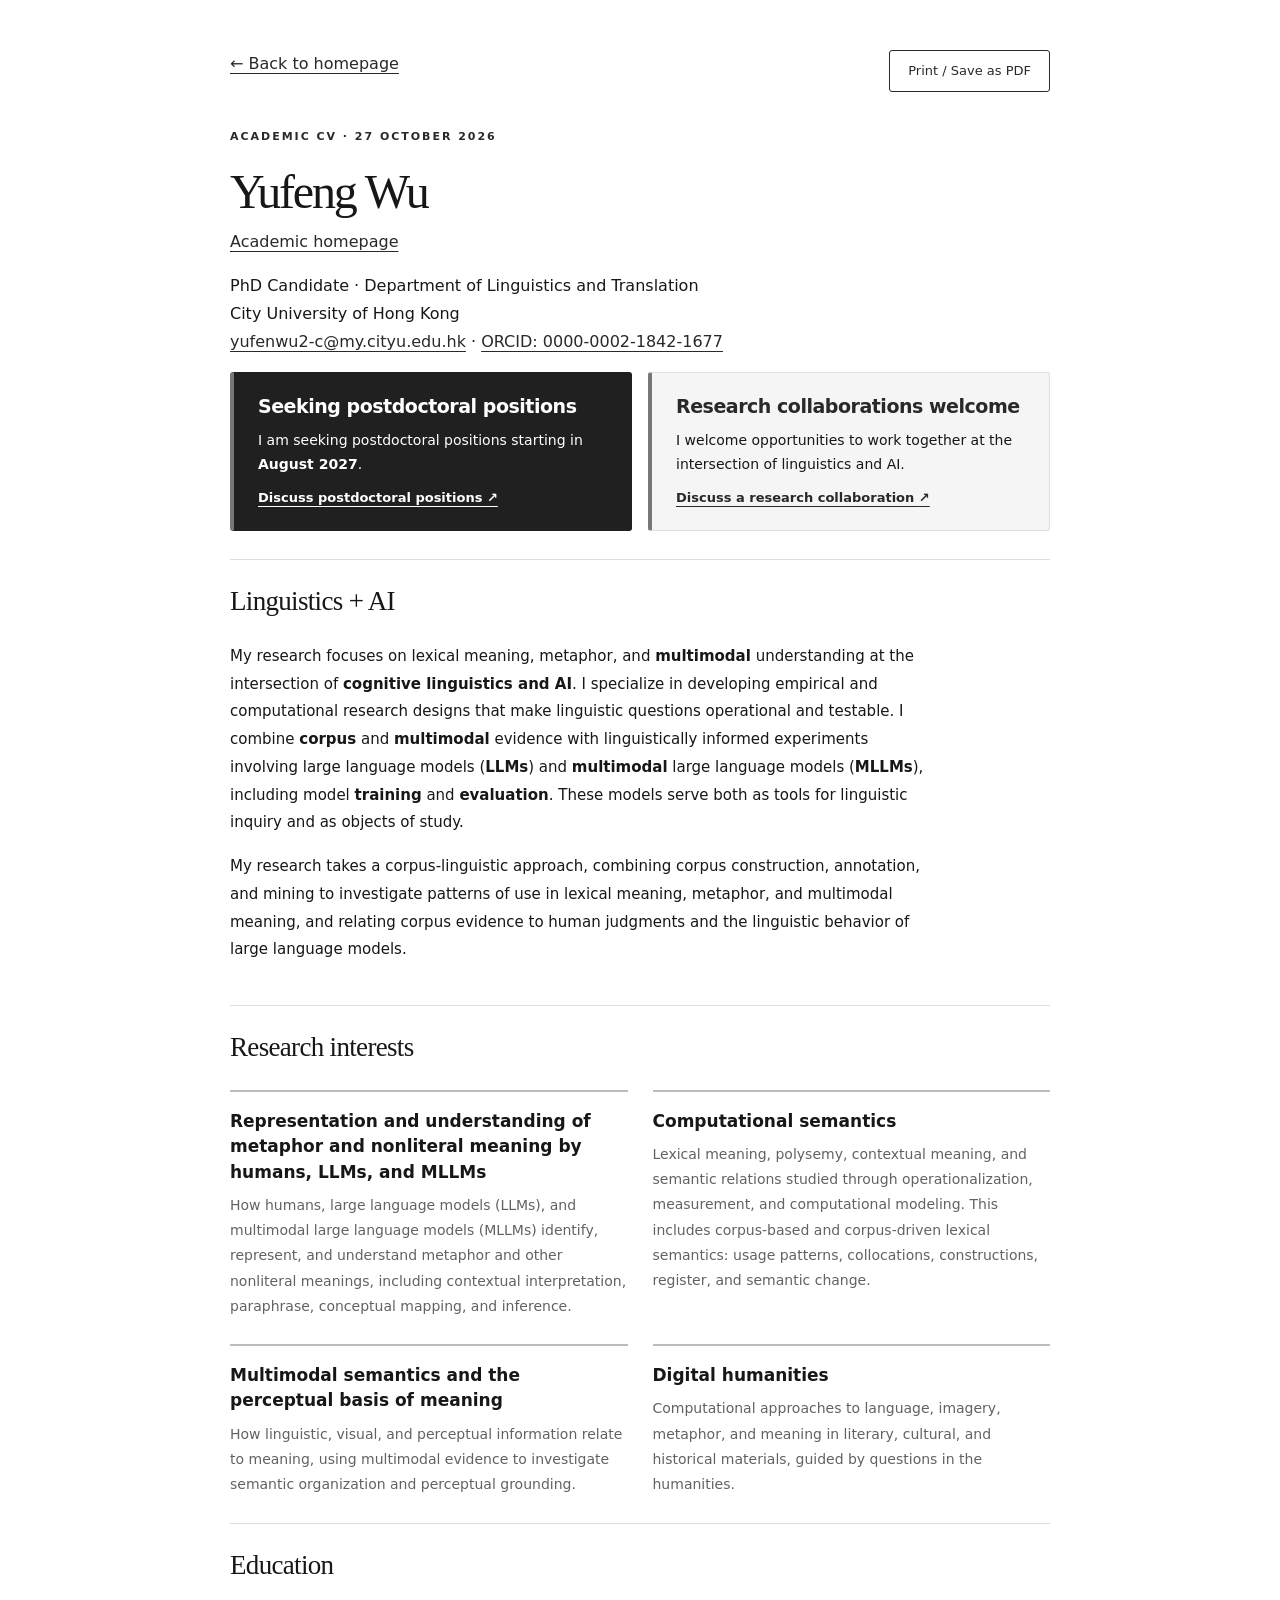
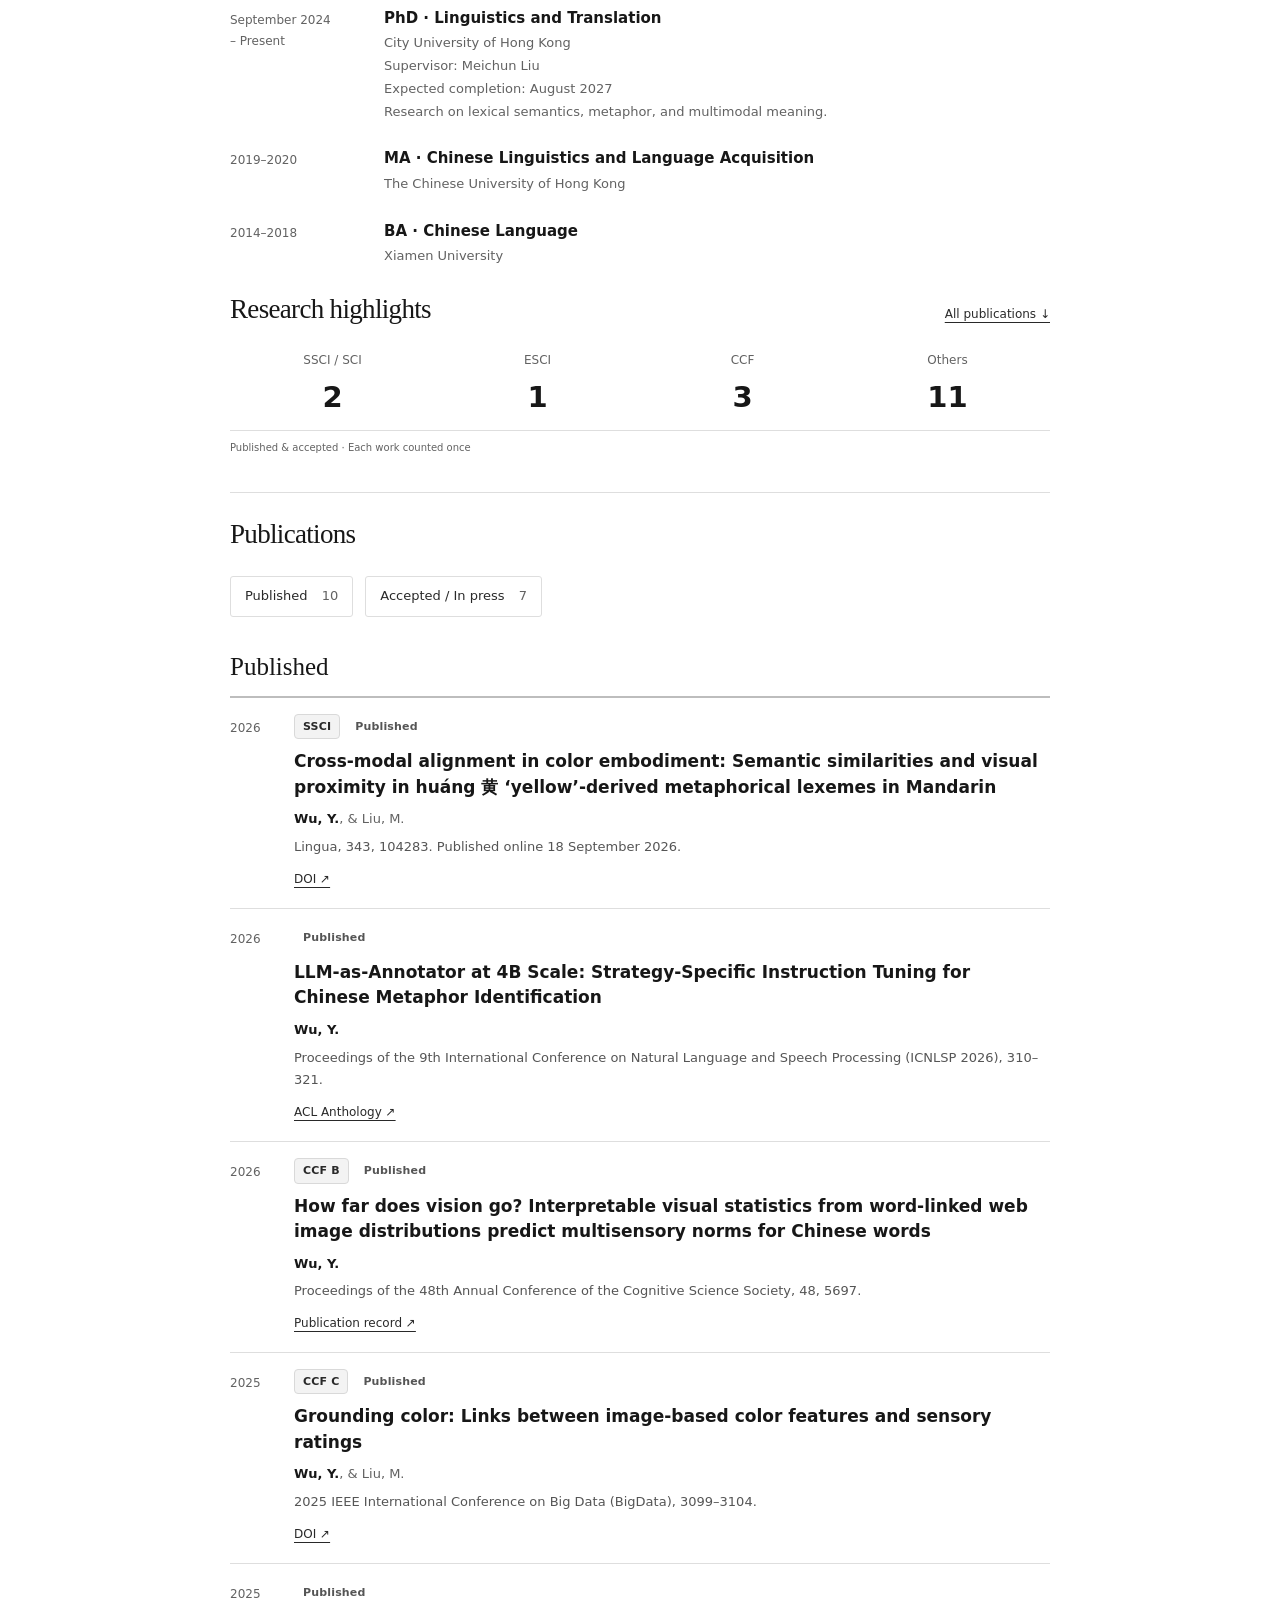
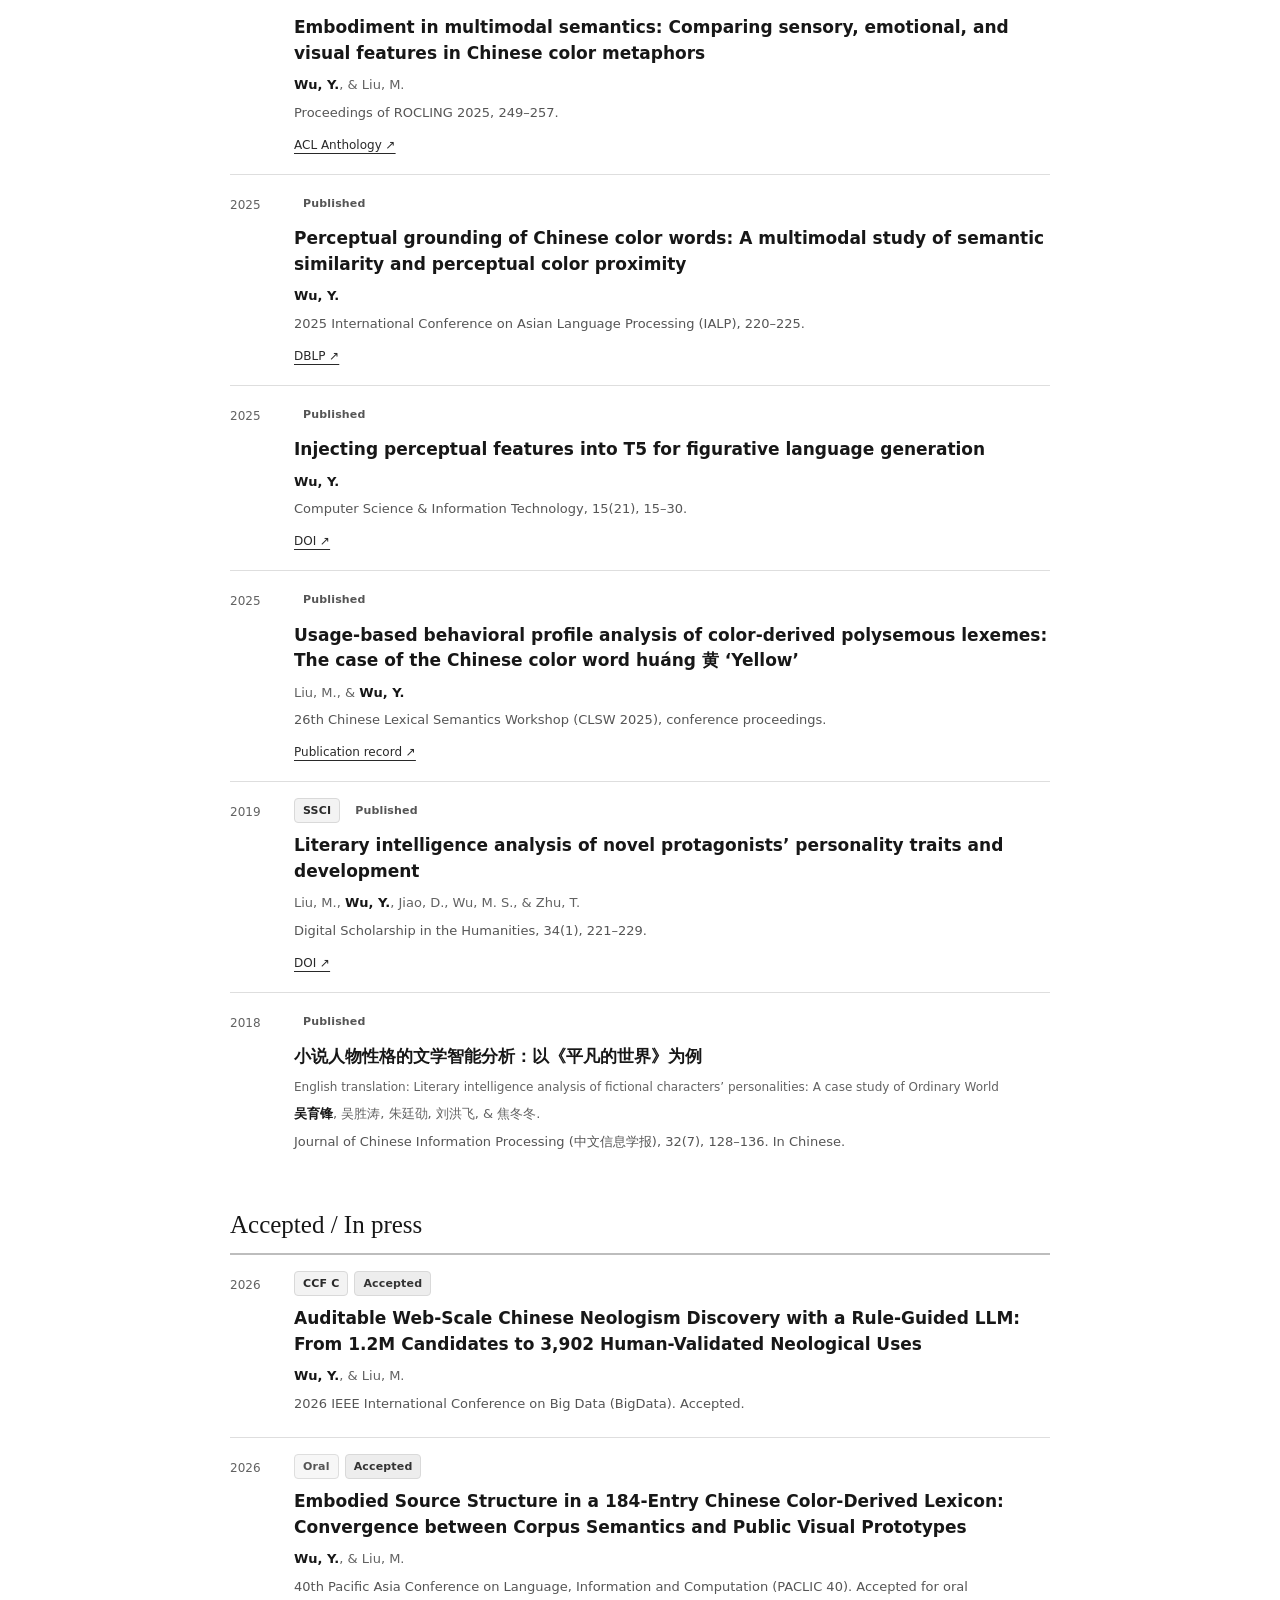
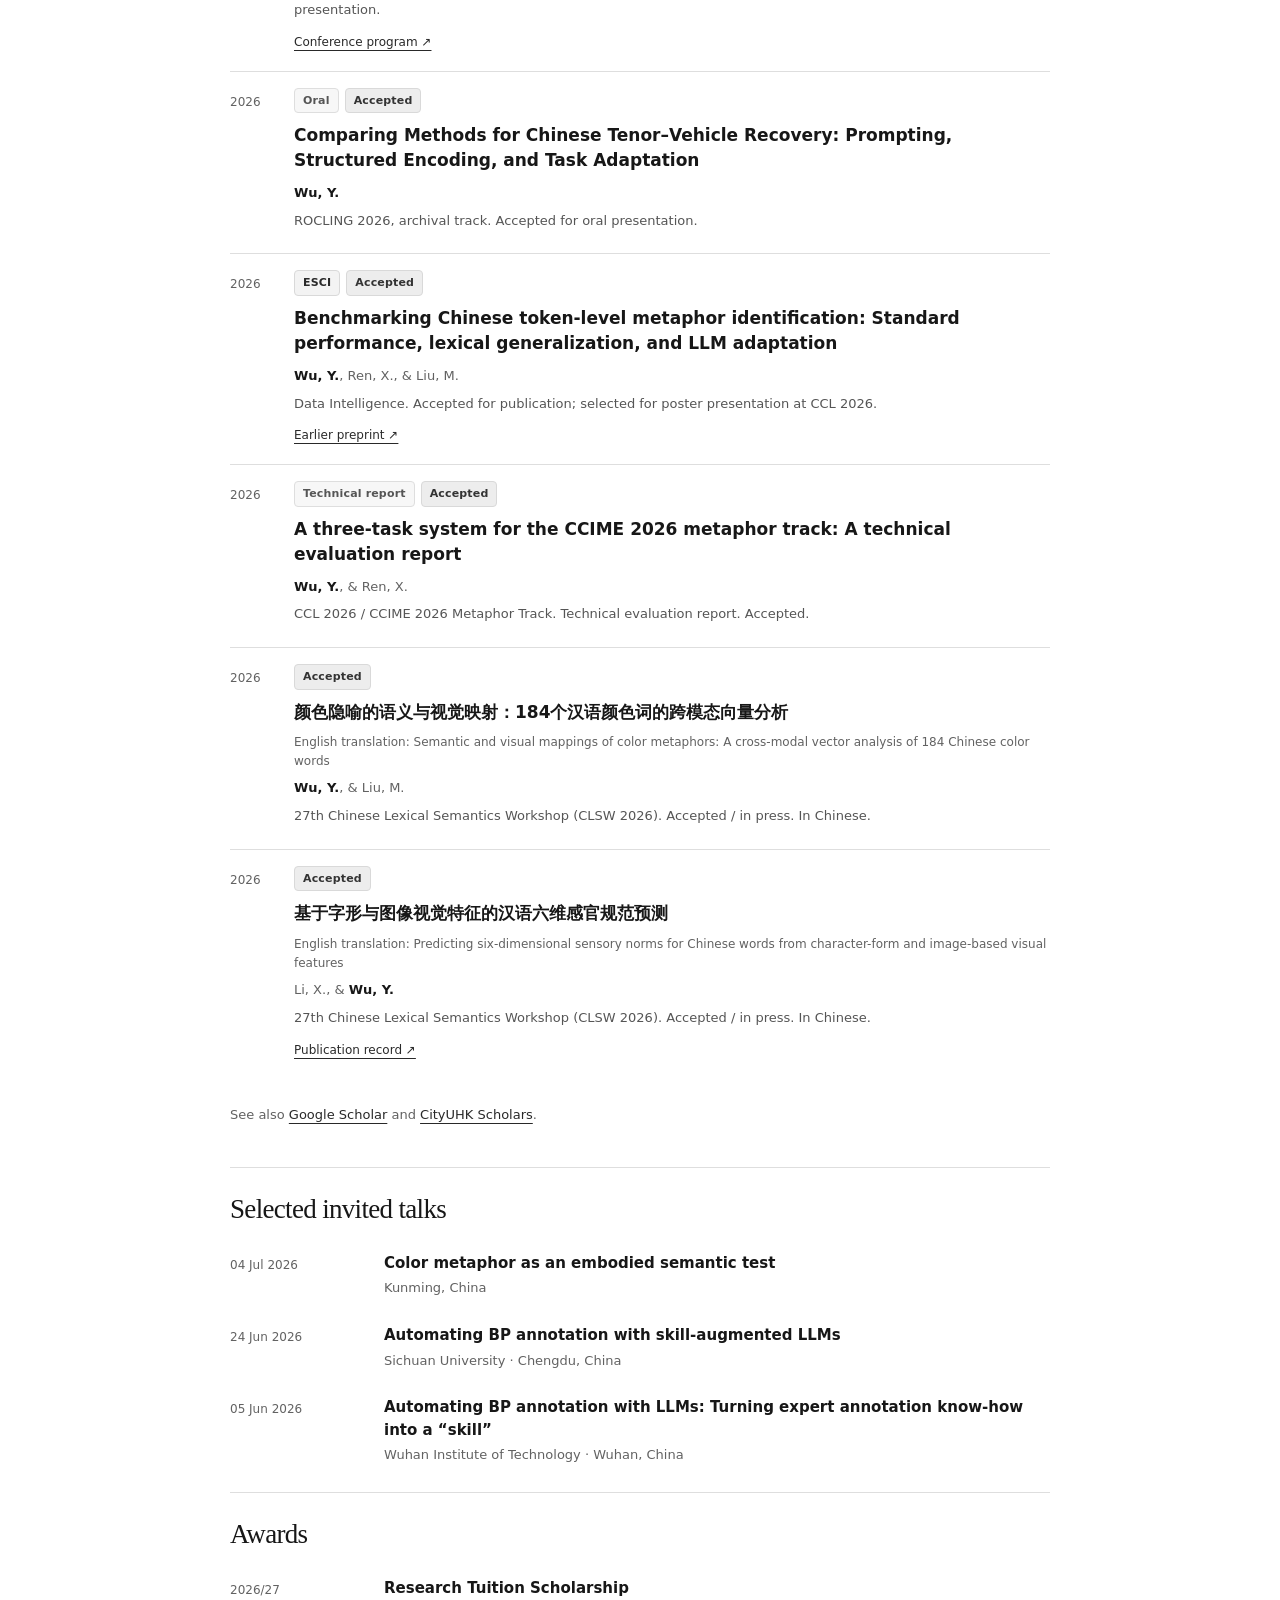
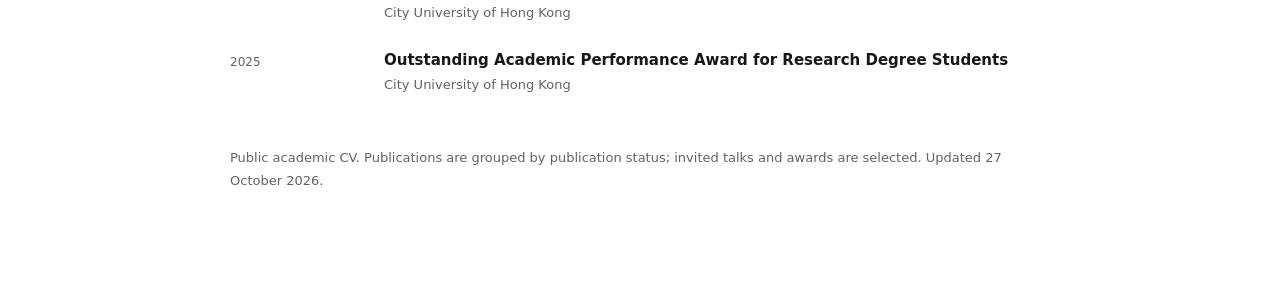
==== commit 5bd3dda6: "Unify MLLMs terminology in research interests" ====
--- a/cv.html
+++ b/cv.html
@@ -14,7 +14,7 @@
 <a class="opportunity-link" href="mailto:yufenwu2-c@my.cityu.edu.hk?subject=Research%20collaboration">Discuss a research collaboration <span aria-hidden="true">&#8599;</span></a>
 </aside>
 </div><section class="section"><div class="section-head"><h2>Linguistics + AI</h2></div><p class="intro">My research focuses on lexical meaning, metaphor, and <strong>multimodal</strong> understanding at the intersection of <strong>cognitive linguistics and AI</strong>. I specialize in developing empirical and computational research designs that make linguistic questions operational and testable. I combine <strong>corpus</strong> and <strong>multimodal</strong> evidence with linguistically informed experiments involving large language models (<strong>LLMs</strong>) and <strong>multimodal</strong> large language models (<strong>MLLMs</strong>), including model <strong>training</strong> and <strong>evaluation</strong>. These models serve both as tools for linguistic inquiry and as objects of study.</p><p class="intro">My research takes a corpus-linguistic approach, combining corpus construction, annotation, and mining to investigate patterns of use in lexical meaning, metaphor, and multimodal meaning, and relating corpus evidence to human judgments and the linguistic behavior of large language models.</p></section>
-    <section class="section" id="research" aria-labelledby="research-title"><div class="section-head"><h2 id="research-title">Research interests</h2></div><div class="research-grid"><article class="research-item"><h3>Representation and understanding of metaphor and nonliteral meaning by humans, LLMs, and VLLMs</h3><p>How humans, large language models (LLMs), and vision-language large language models (VLLMs) identify, represent, and understand metaphor and other nonliteral meanings, including contextual interpretation, paraphrase, conceptual mapping, and inference.</p></article><article class="research-item"><h3>Computational semantics</h3><p>Lexical meaning, polysemy, contextual meaning, and semantic relations studied through operationalization, measurement, and computational modeling. This includes corpus-based and corpus-driven lexical semantics: usage patterns, collocations, constructions, register, and semantic change.</p></article><article class="research-item"><h3>Multimodal semantics and the perceptual basis of meaning</h3><p>How linguistic, visual, and perceptual information relate to meaning, using multimodal evidence to investigate semantic organization and perceptual grounding.</p></article><article class="research-item"><h3>Digital humanities</h3><p>Computational approaches to language, imagery, metaphor, and meaning in literary, cultural, and historical materials, guided by questions in the humanities.</p></article></div></section><section class="section" id="education" aria-labelledby="education-title">
+    <section class="section" id="research" aria-labelledby="research-title"><div class="section-head"><h2 id="research-title">Research interests</h2></div><div class="research-grid"><article class="research-item"><h3>Representation and understanding of metaphor and nonliteral meaning by humans, LLMs, and MLLMs</h3><p>How humans, large language models (LLMs), and multimodal large language models (MLLMs) identify, represent, and understand metaphor and other nonliteral meanings, including contextual interpretation, paraphrase, conceptual mapping, and inference.</p></article><article class="research-item"><h3>Computational semantics</h3><p>Lexical meaning, polysemy, contextual meaning, and semantic relations studied through operationalization, measurement, and computational modeling. This includes corpus-based and corpus-driven lexical semantics: usage patterns, collocations, constructions, register, and semantic change.</p></article><article class="research-item"><h3>Multimodal semantics and the perceptual basis of meaning</h3><p>How linguistic, visual, and perceptual information relate to meaning, using multimodal evidence to investigate semantic organization and perceptual grounding.</p></article><article class="research-item"><h3>Digital humanities</h3><p>Computational approaches to language, imagery, metaphor, and meaning in literary, cultural, and historical materials, guided by questions in the humanities.</p></article></div></section><section class="section" id="education" aria-labelledby="education-title">
       <div class="section-head"><h2 id="education-title">Education</h2></div>
       <div class="timeline-row"><span class="date">September 2024<br>– Present</span><div><h3>PhD · Linguistics and Translation</h3><p>City University of Hong Kong</p><p>Supervisor: Meichun Liu</p><p>Expected completion: August 2027</p><p>Research on lexical semantics, metaphor, and multimodal meaning.</p></div></div>
       <div class="timeline-row"><span class="date">2019–2020</span><div><h3>MA · Chinese Linguistics and Language Acquisition</h3><p>The Chinese University of Hong Kong</p></div></div>
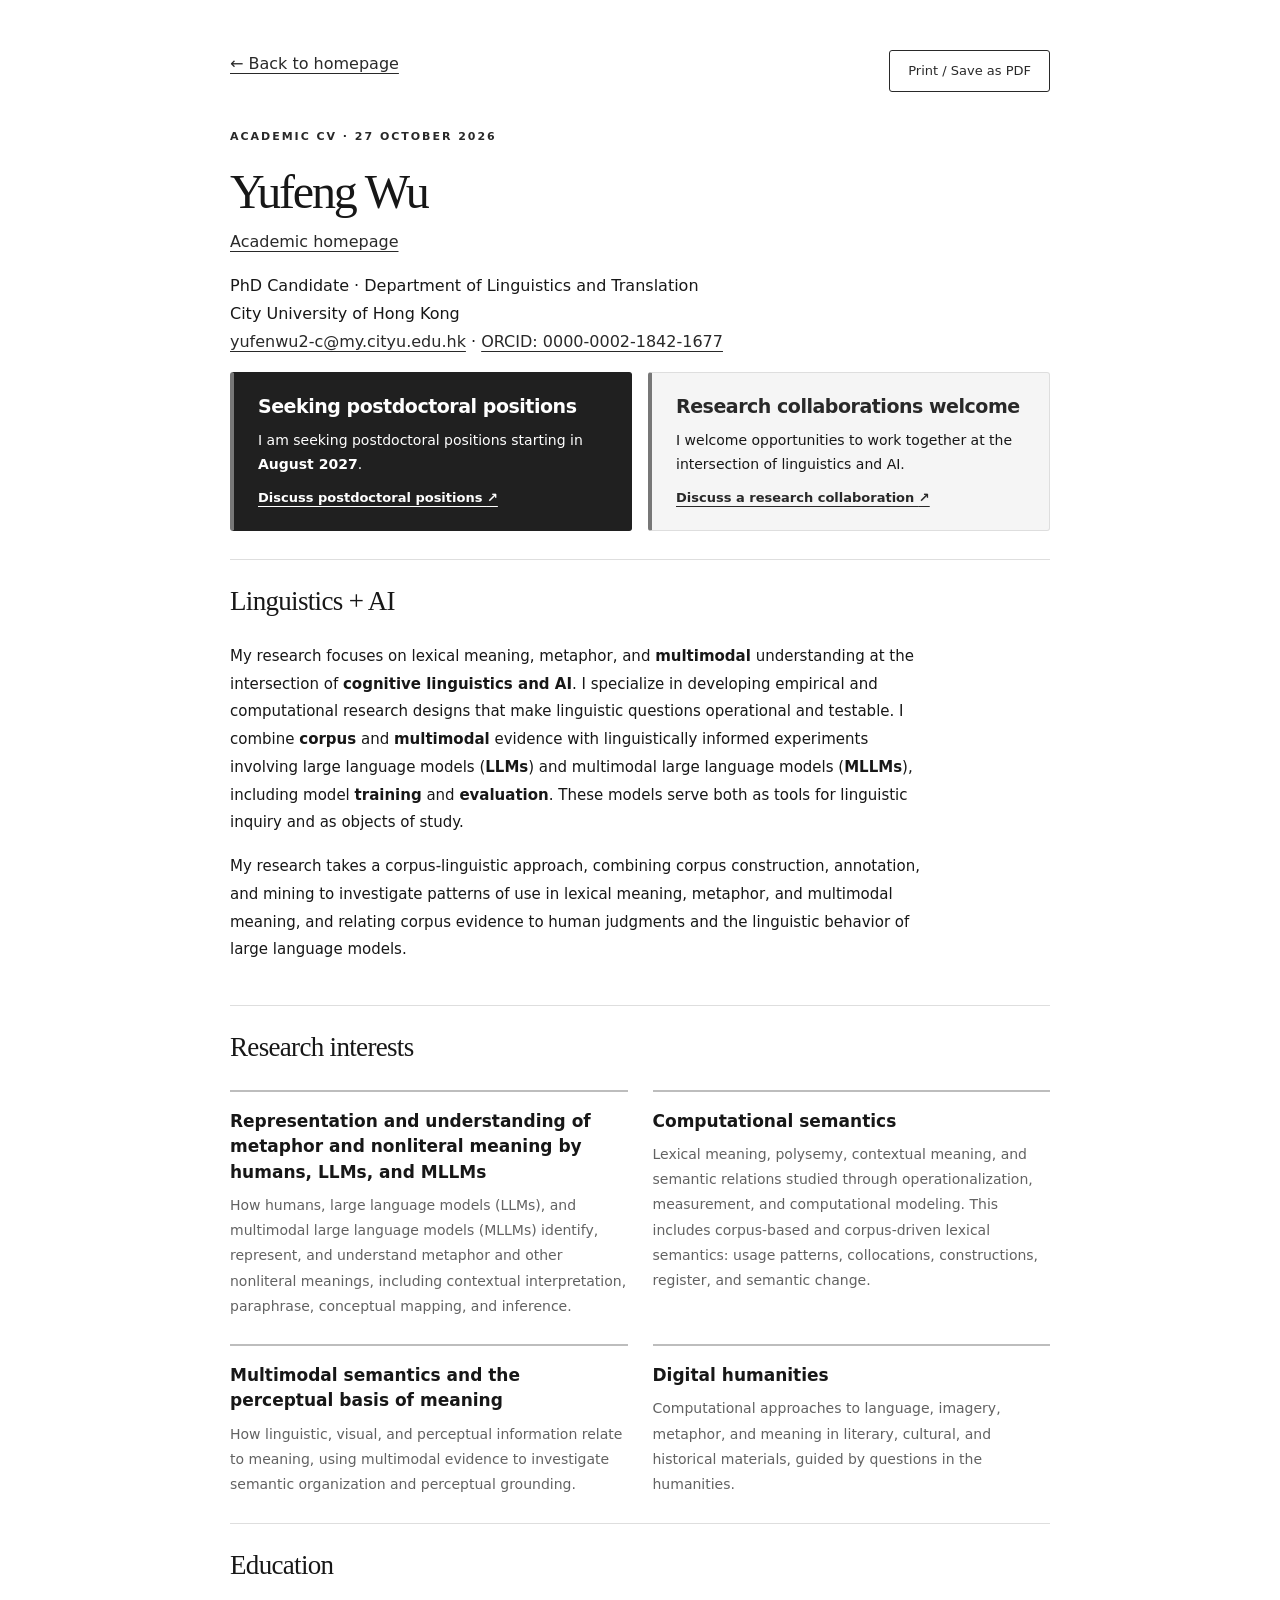
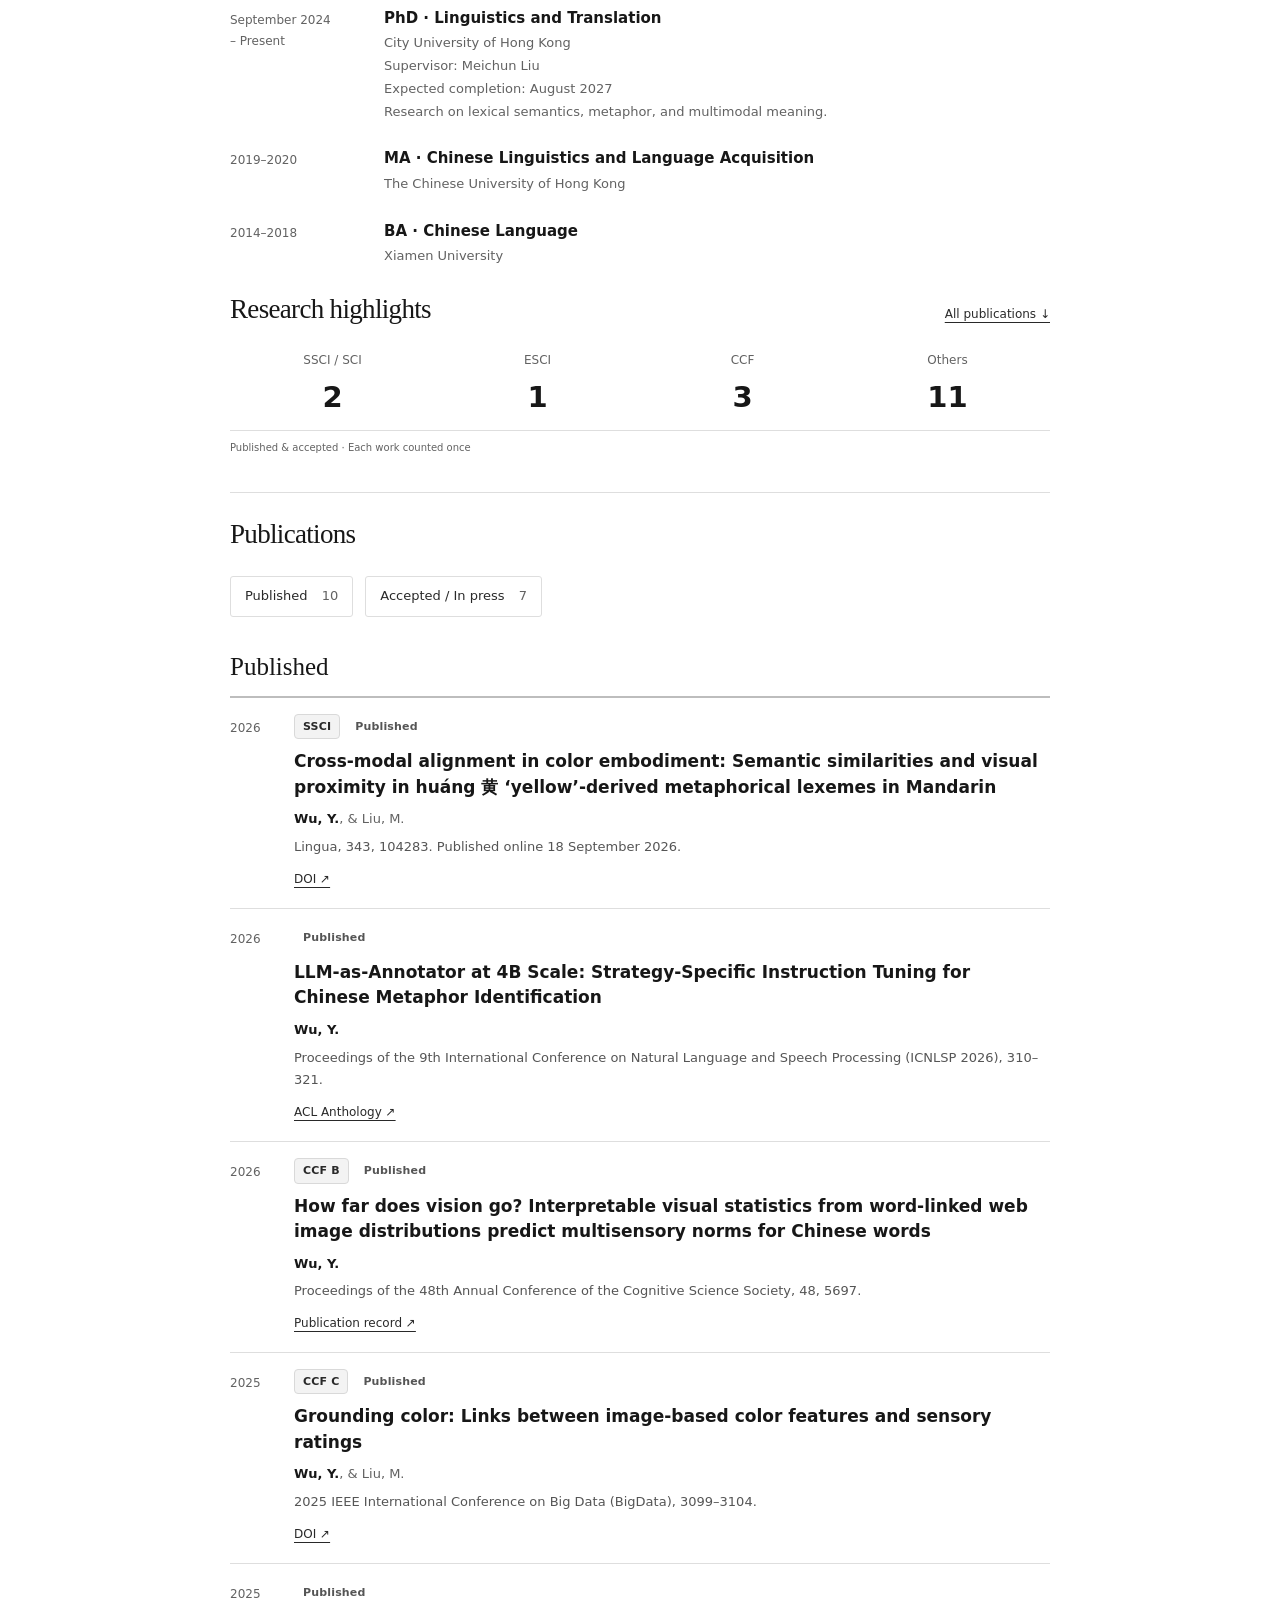
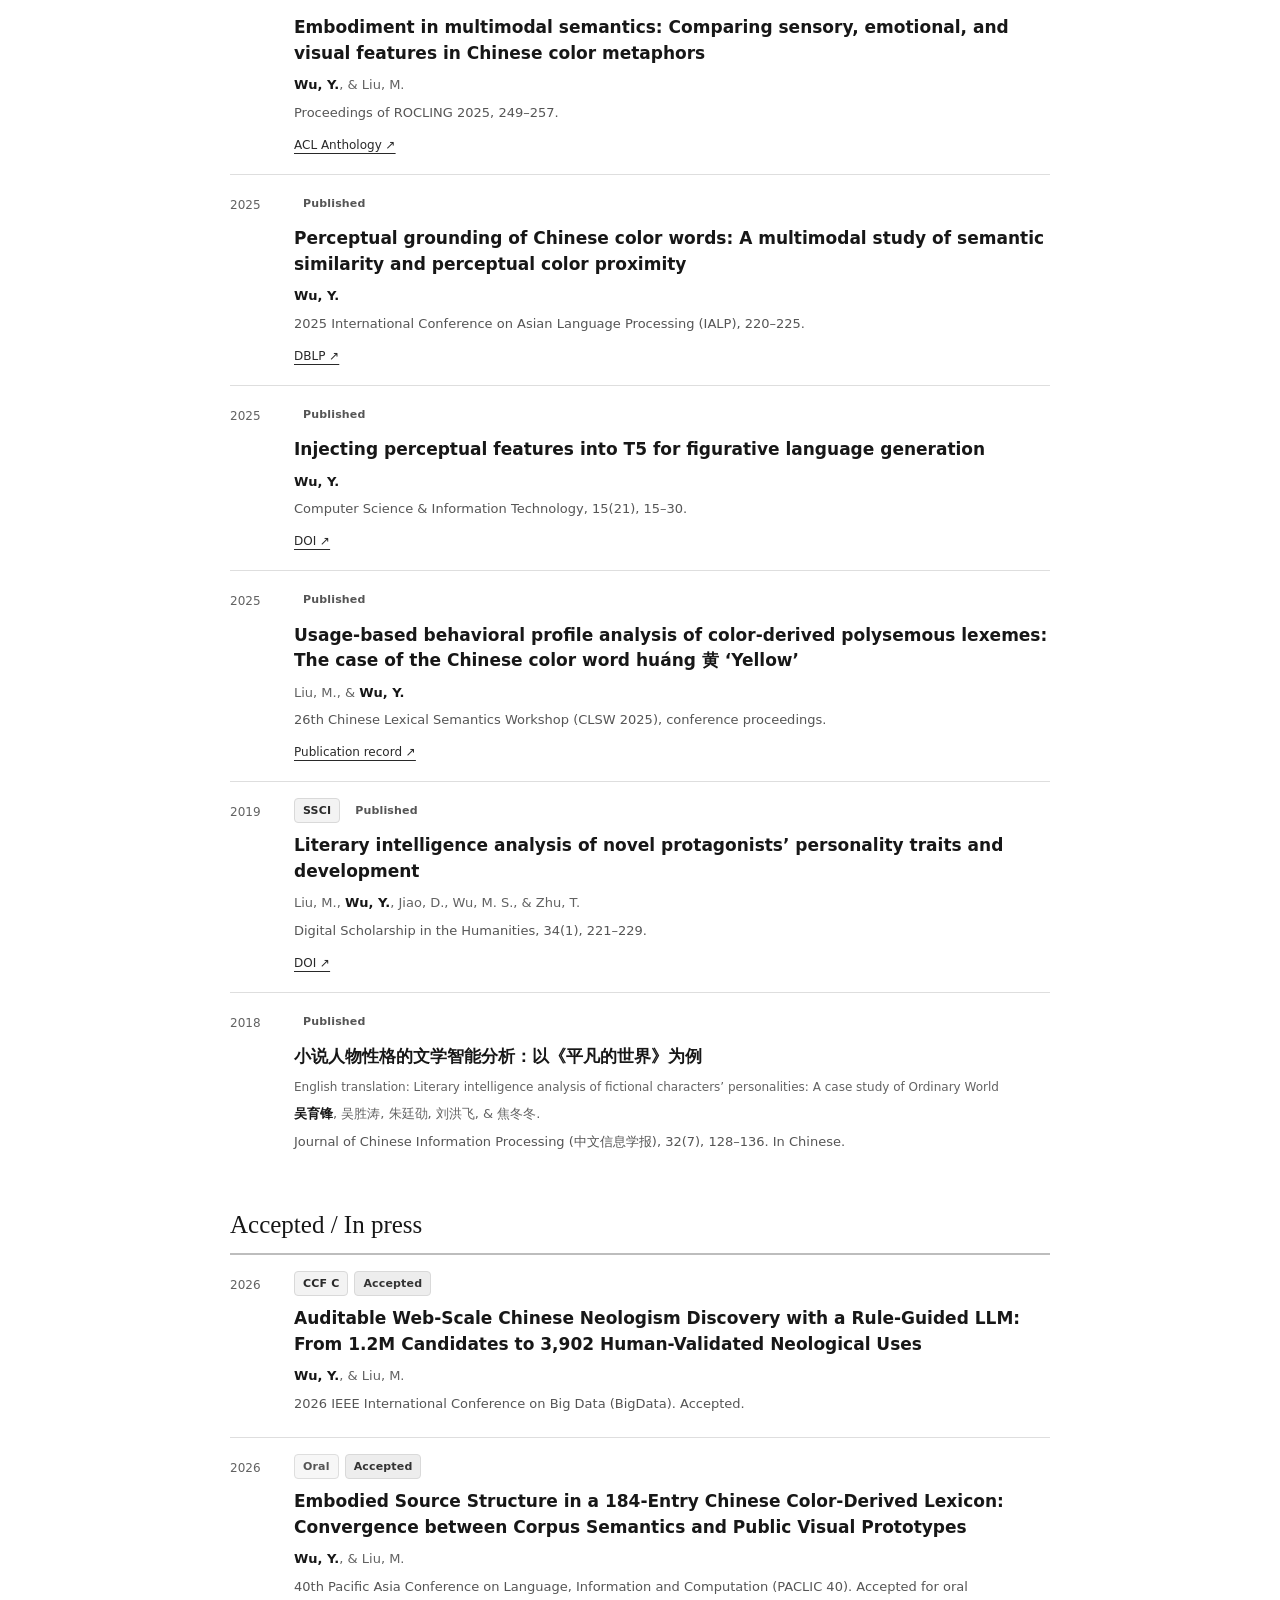
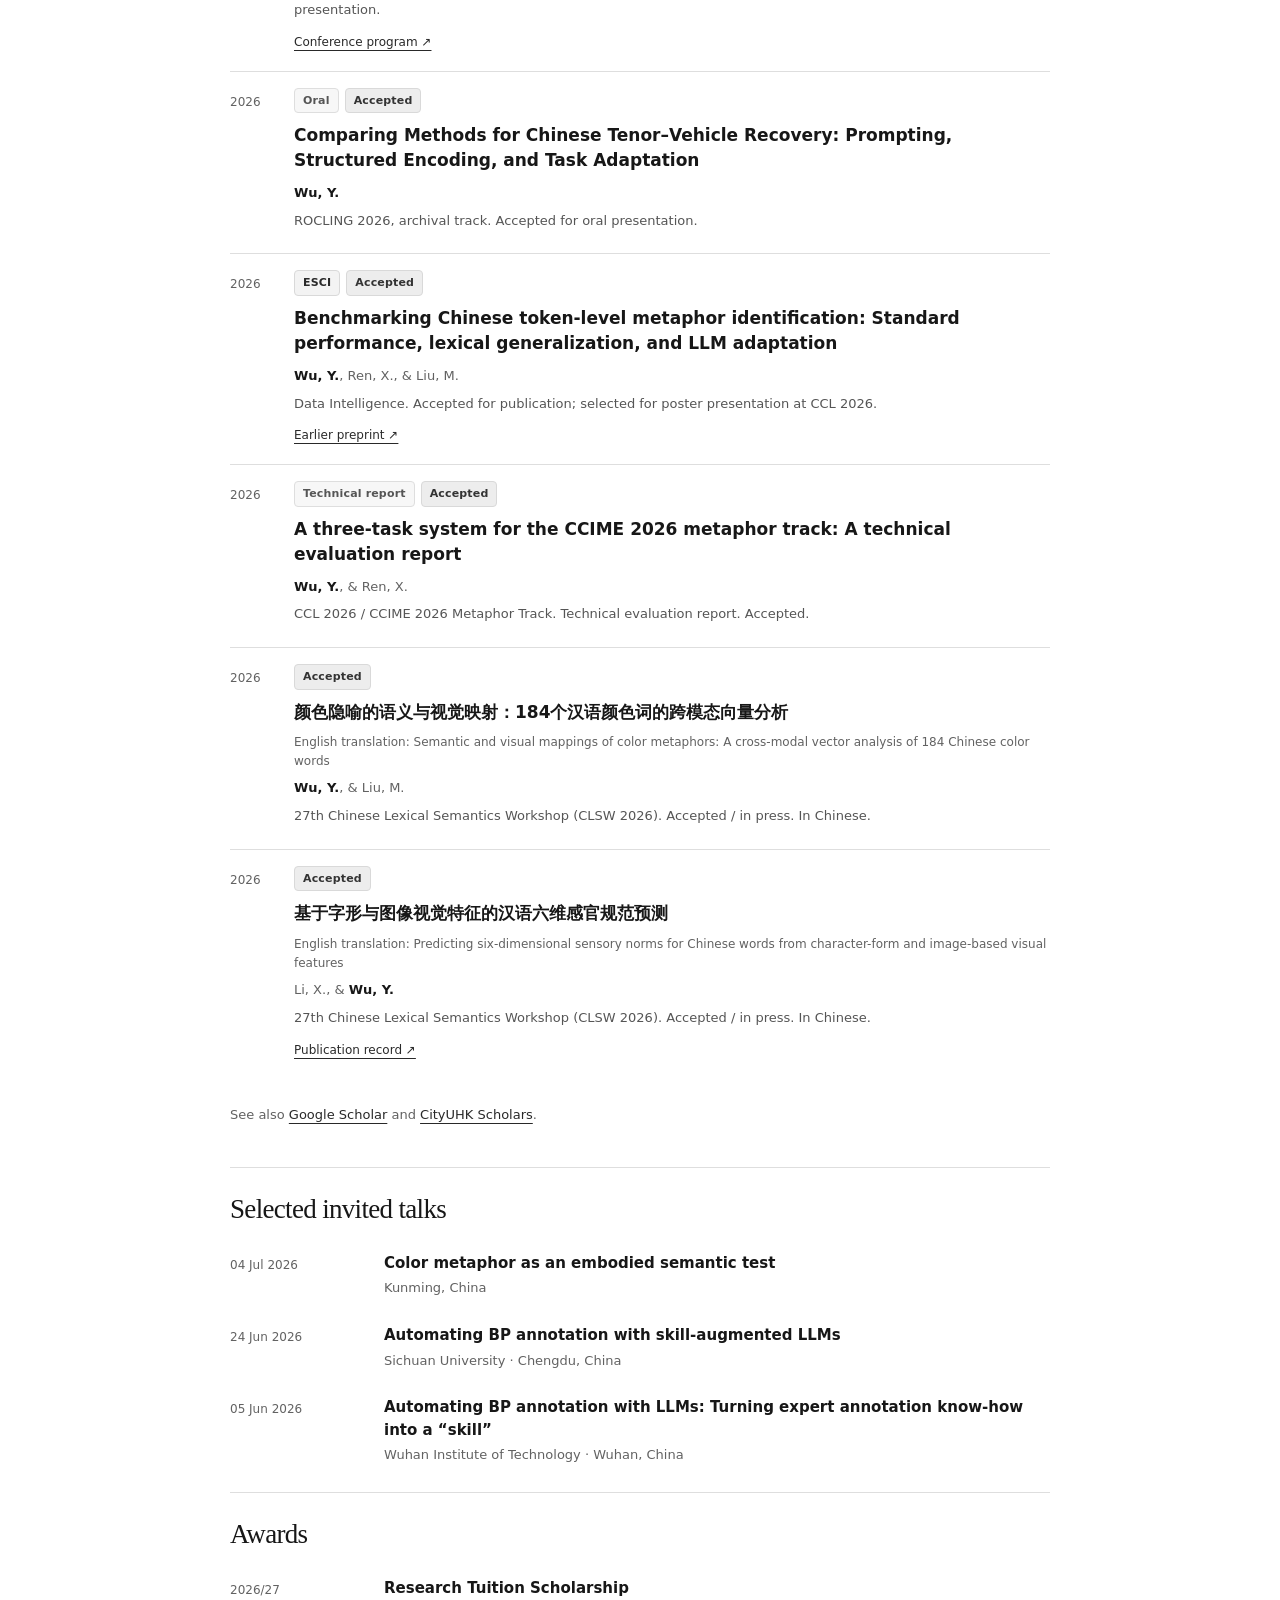
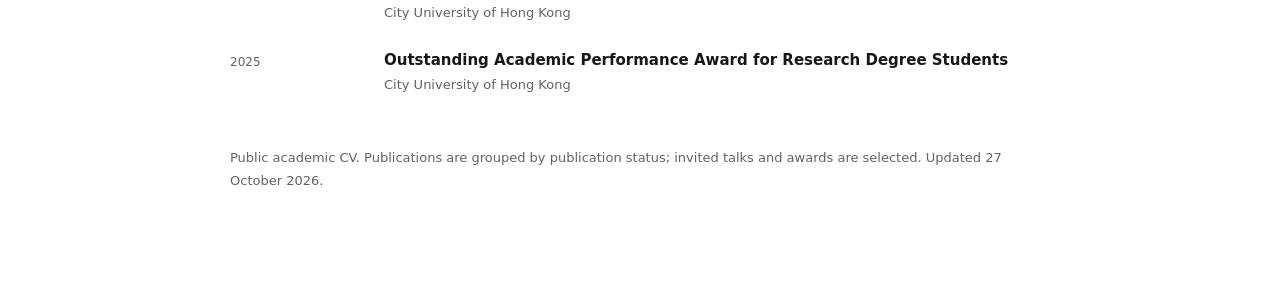
==== commit acb6d93a: "Remove bold from multimodal in model full name" ====
--- a/cv.html
+++ b/cv.html
@@ -13,7 +13,7 @@
 <p>I welcome opportunities to work together at the intersection of linguistics and AI.</p>
 <a class="opportunity-link" href="mailto:yufenwu2-c@my.cityu.edu.hk?subject=Research%20collaboration">Discuss a research collaboration <span aria-hidden="true">&#8599;</span></a>
 </aside>
-</div><section class="section"><div class="section-head"><h2>Linguistics + AI</h2></div><p class="intro">My research focuses on lexical meaning, metaphor, and <strong>multimodal</strong> understanding at the intersection of <strong>cognitive linguistics and AI</strong>. I specialize in developing empirical and computational research designs that make linguistic questions operational and testable. I combine <strong>corpus</strong> and <strong>multimodal</strong> evidence with linguistically informed experiments involving large language models (<strong>LLMs</strong>) and <strong>multimodal</strong> large language models (<strong>MLLMs</strong>), including model <strong>training</strong> and <strong>evaluation</strong>. These models serve both as tools for linguistic inquiry and as objects of study.</p><p class="intro">My research takes a corpus-linguistic approach, combining corpus construction, annotation, and mining to investigate patterns of use in lexical meaning, metaphor, and multimodal meaning, and relating corpus evidence to human judgments and the linguistic behavior of large language models.</p></section>
+</div><section class="section"><div class="section-head"><h2>Linguistics + AI</h2></div><p class="intro">My research focuses on lexical meaning, metaphor, and <strong>multimodal</strong> understanding at the intersection of <strong>cognitive linguistics and AI</strong>. I specialize in developing empirical and computational research designs that make linguistic questions operational and testable. I combine <strong>corpus</strong> and <strong>multimodal</strong> evidence with linguistically informed experiments involving large language models (<strong>LLMs</strong>) and multimodal large language models (<strong>MLLMs</strong>), including model <strong>training</strong> and <strong>evaluation</strong>. These models serve both as tools for linguistic inquiry and as objects of study.</p><p class="intro">My research takes a corpus-linguistic approach, combining corpus construction, annotation, and mining to investigate patterns of use in lexical meaning, metaphor, and multimodal meaning, and relating corpus evidence to human judgments and the linguistic behavior of large language models.</p></section>
     <section class="section" id="research" aria-labelledby="research-title"><div class="section-head"><h2 id="research-title">Research interests</h2></div><div class="research-grid"><article class="research-item"><h3>Representation and understanding of metaphor and nonliteral meaning by humans, LLMs, and MLLMs</h3><p>How humans, large language models (LLMs), and multimodal large language models (MLLMs) identify, represent, and understand metaphor and other nonliteral meanings, including contextual interpretation, paraphrase, conceptual mapping, and inference.</p></article><article class="research-item"><h3>Computational semantics</h3><p>Lexical meaning, polysemy, contextual meaning, and semantic relations studied through operationalization, measurement, and computational modeling. This includes corpus-based and corpus-driven lexical semantics: usage patterns, collocations, constructions, register, and semantic change.</p></article><article class="research-item"><h3>Multimodal semantics and the perceptual basis of meaning</h3><p>How linguistic, visual, and perceptual information relate to meaning, using multimodal evidence to investigate semantic organization and perceptual grounding.</p></article><article class="research-item"><h3>Digital humanities</h3><p>Computational approaches to language, imagery, metaphor, and meaning in literary, cultural, and historical materials, guided by questions in the humanities.</p></article></div></section><section class="section" id="education" aria-labelledby="education-title">
       <div class="section-head"><h2 id="education-title">Education</h2></div>
       <div class="timeline-row"><span class="date">September 2024<br>– Present</span><div><h3>PhD · Linguistics and Translation</h3><p>City University of Hong Kong</p><p>Supervisor: Meichun Liu</p><p>Expected completion: August 2027</p><p>Research on lexical semantics, metaphor, and multimodal meaning.</p></div></div>
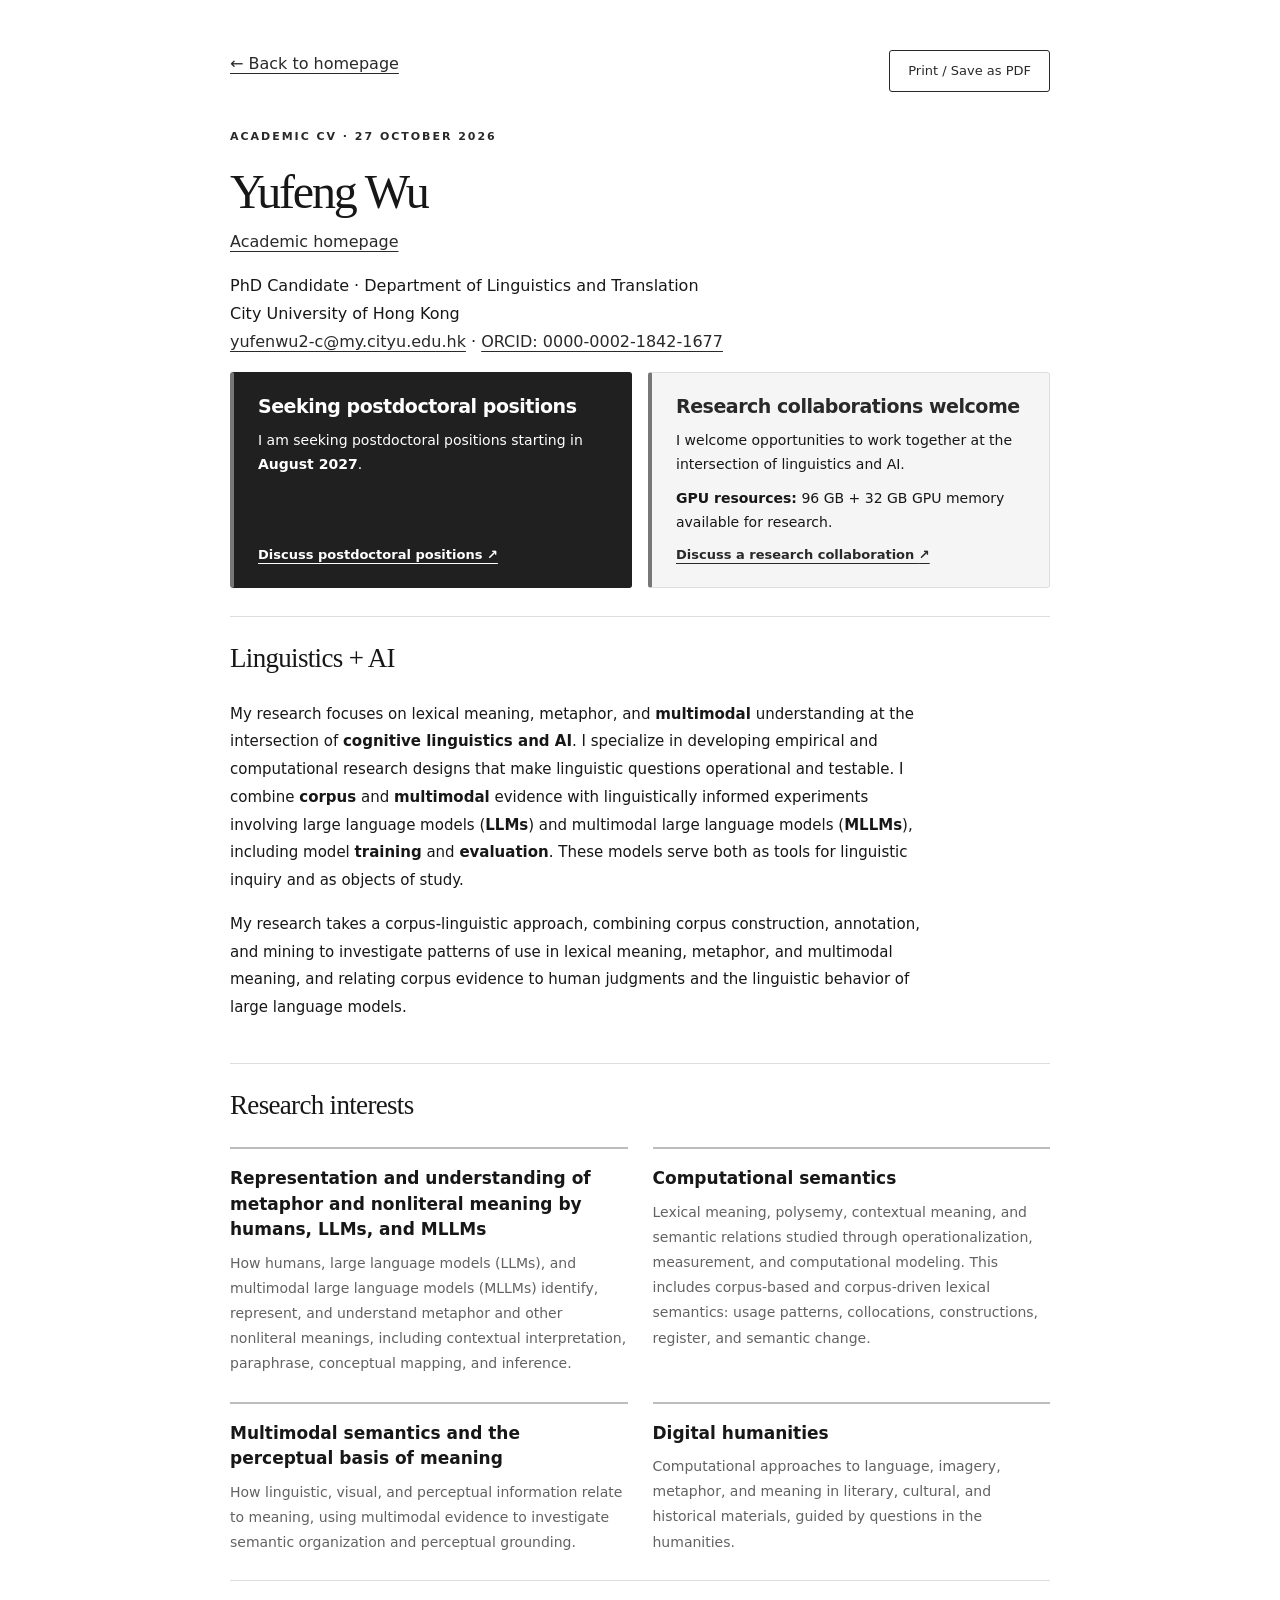
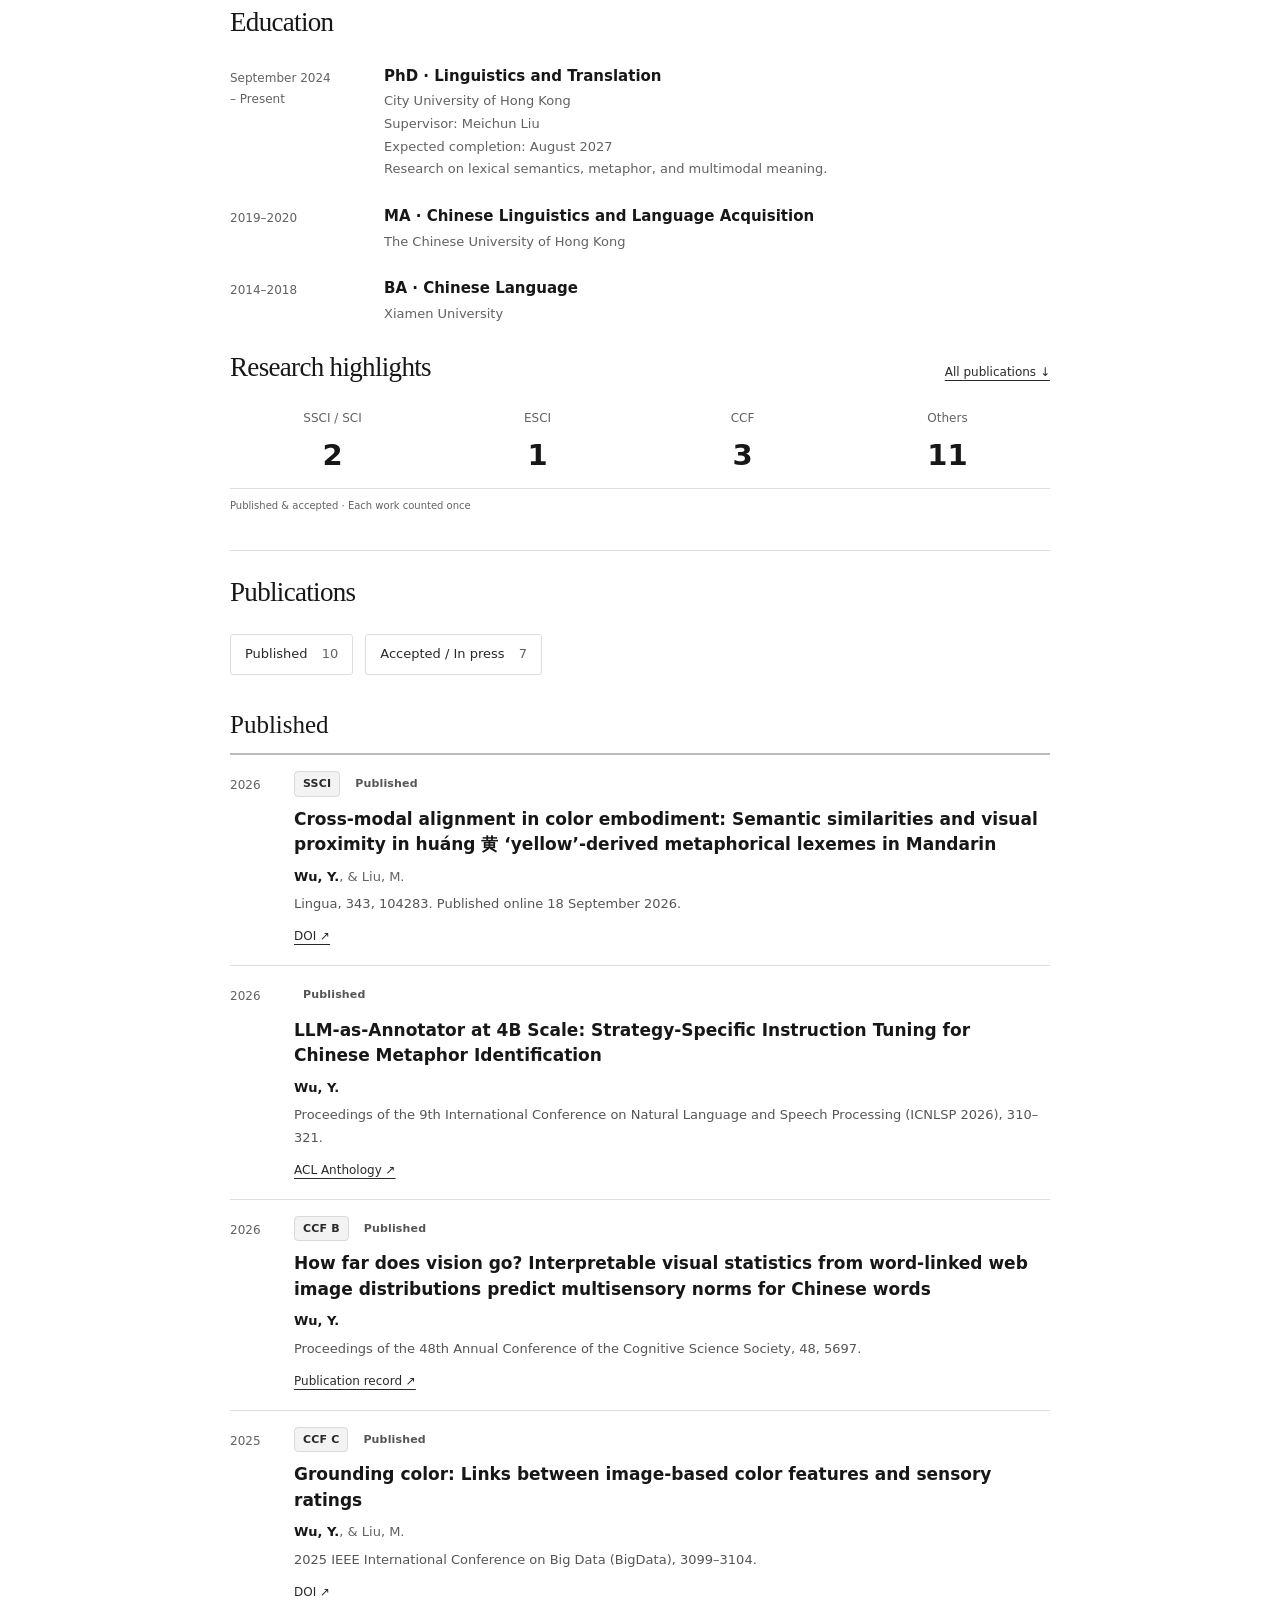
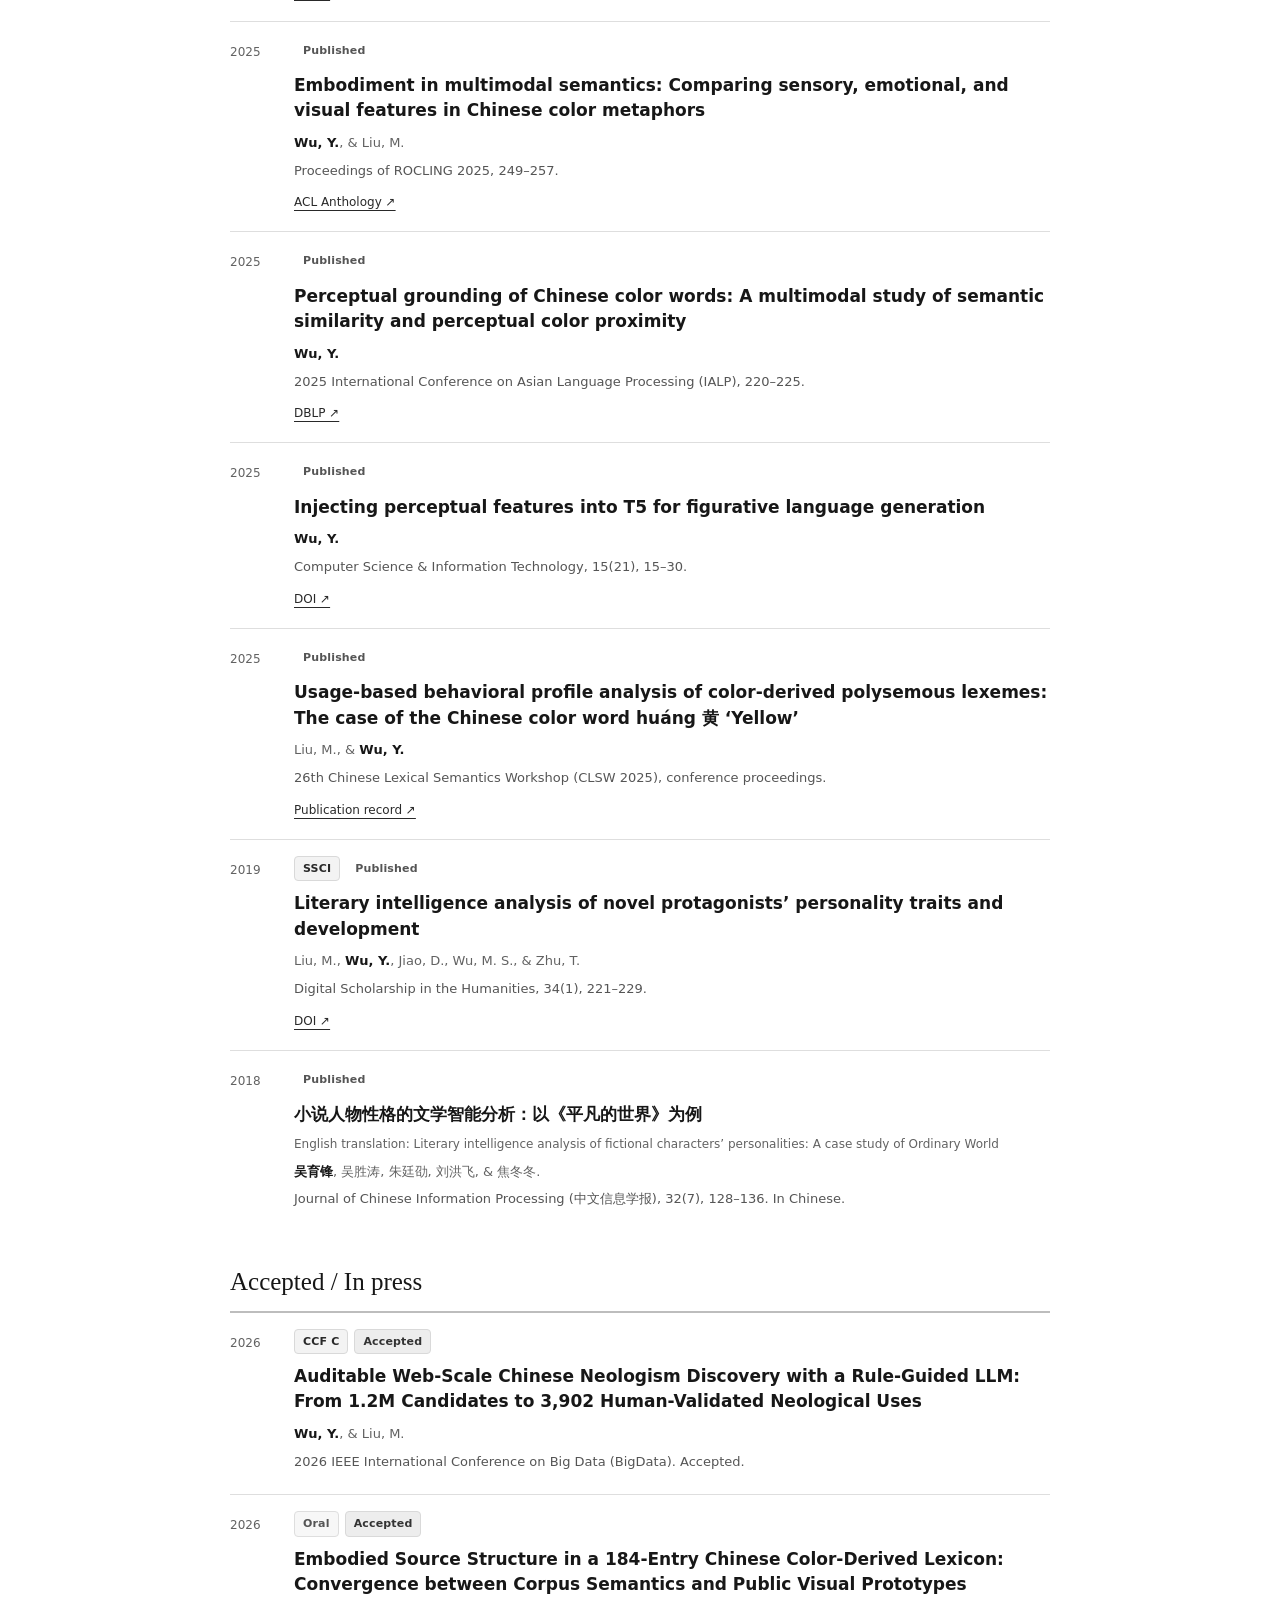
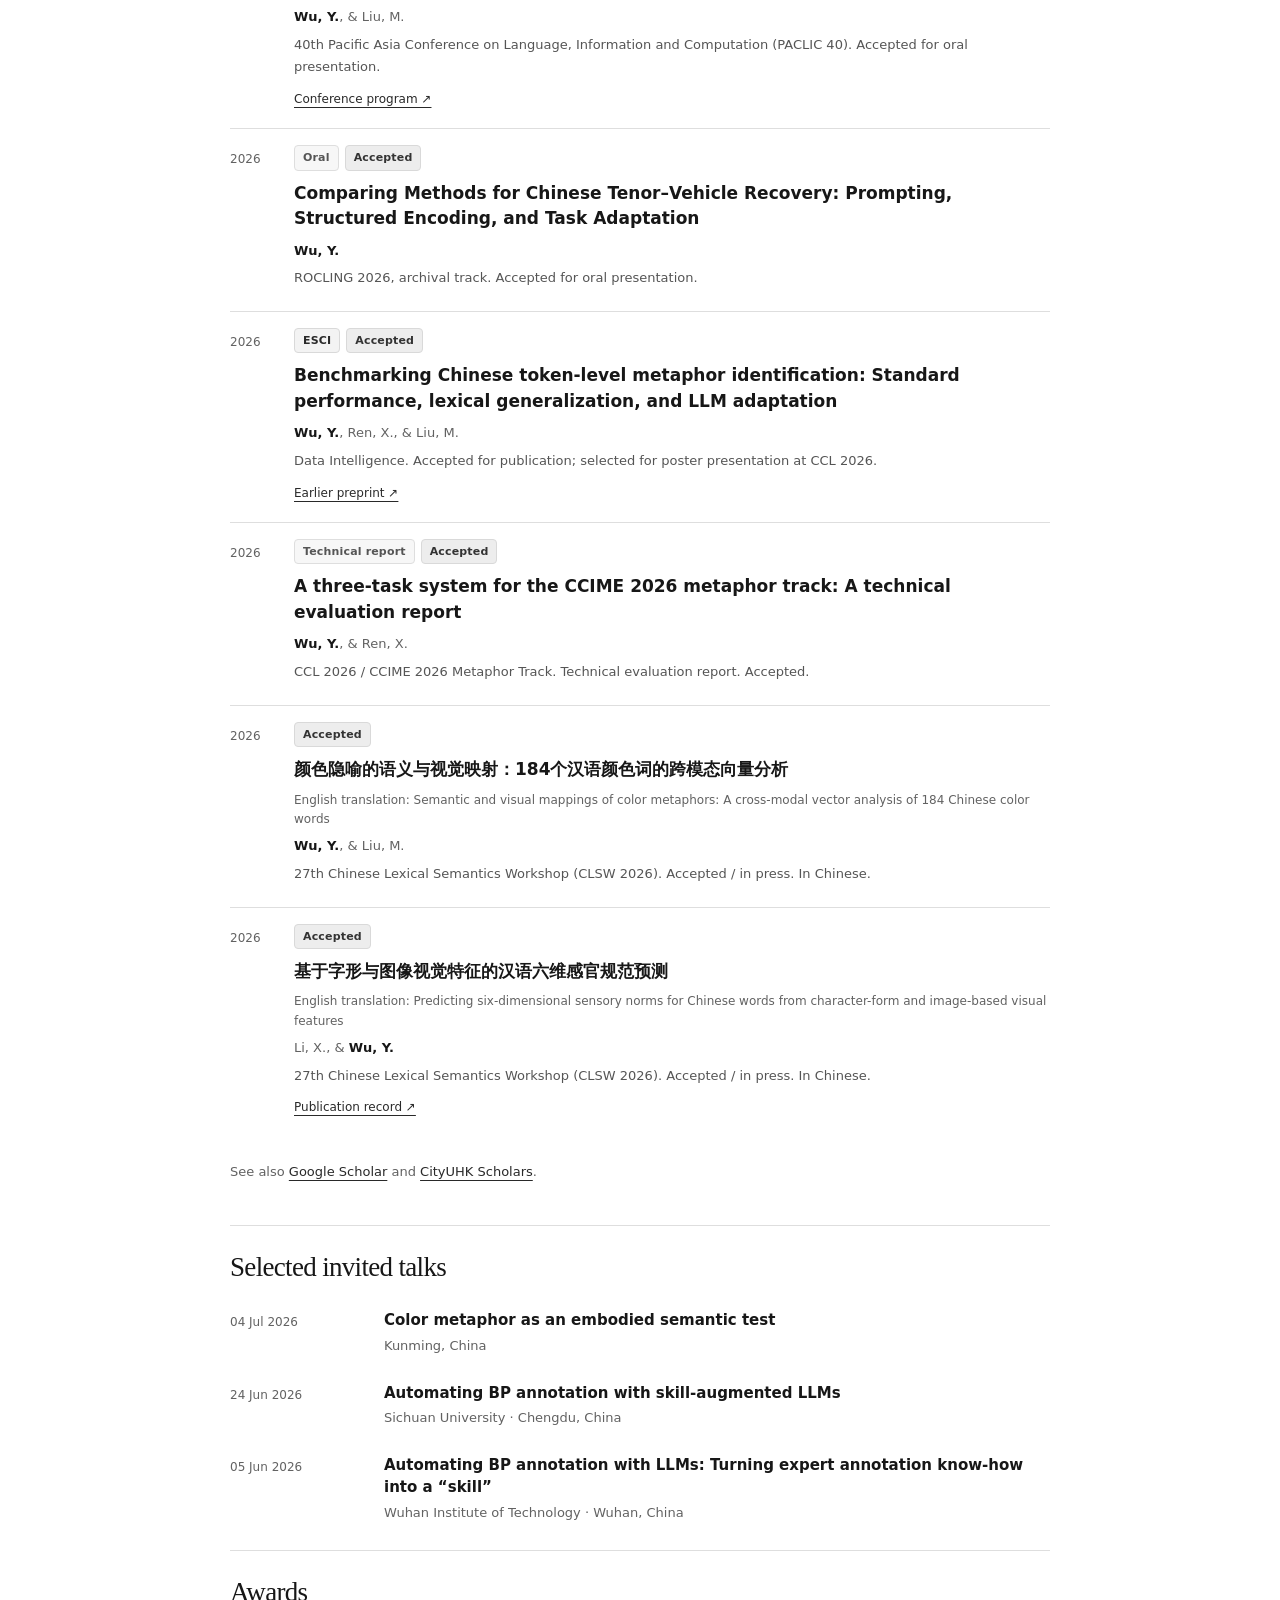
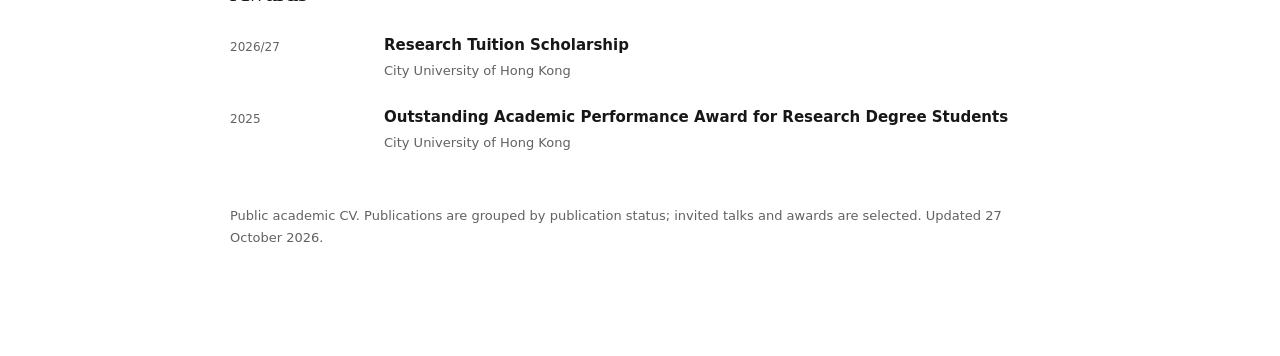
==== commit 7eba2014: "Add GPU resources to collaboration card" ====
--- a/cv.html
+++ b/cv.html
@@ -10,7 +10,8 @@
 </aside>
 <aside class="opportunities collaboration" aria-label="Research collaboration">
 <h2 class="opportunity-title">Research collaborations welcome</h2>
-<p>I welcome opportunities to work together at the intersection of linguistics and AI.</p>
+<p>I welcome opportunities to work together at the intersection of linguistics and AI.</p>
+<p class="gpu-resources"><strong>GPU resources:</strong> 96 GB + 32 GB GPU memory available for research.</p>
 <a class="opportunity-link" href="mailto:yufenwu2-c@my.cityu.edu.hk?subject=Research%20collaboration">Discuss a research collaboration <span aria-hidden="true">&#8599;</span></a>
 </aside>
 </div><section class="section"><div class="section-head"><h2>Linguistics + AI</h2></div><p class="intro">My research focuses on lexical meaning, metaphor, and <strong>multimodal</strong> understanding at the intersection of <strong>cognitive linguistics and AI</strong>. I specialize in developing empirical and computational research designs that make linguistic questions operational and testable. I combine <strong>corpus</strong> and <strong>multimodal</strong> evidence with linguistically informed experiments involving large language models (<strong>LLMs</strong>) and multimodal large language models (<strong>MLLMs</strong>), including model <strong>training</strong> and <strong>evaluation</strong>. These models serve both as tools for linguistic inquiry and as objects of study.</p><p class="intro">My research takes a corpus-linguistic approach, combining corpus construction, annotation, and mining to investigate patterns of use in lexical meaning, metaphor, and multimodal meaning, and relating corpus evidence to human judgments and the linguistic behavior of large language models.</p></section>
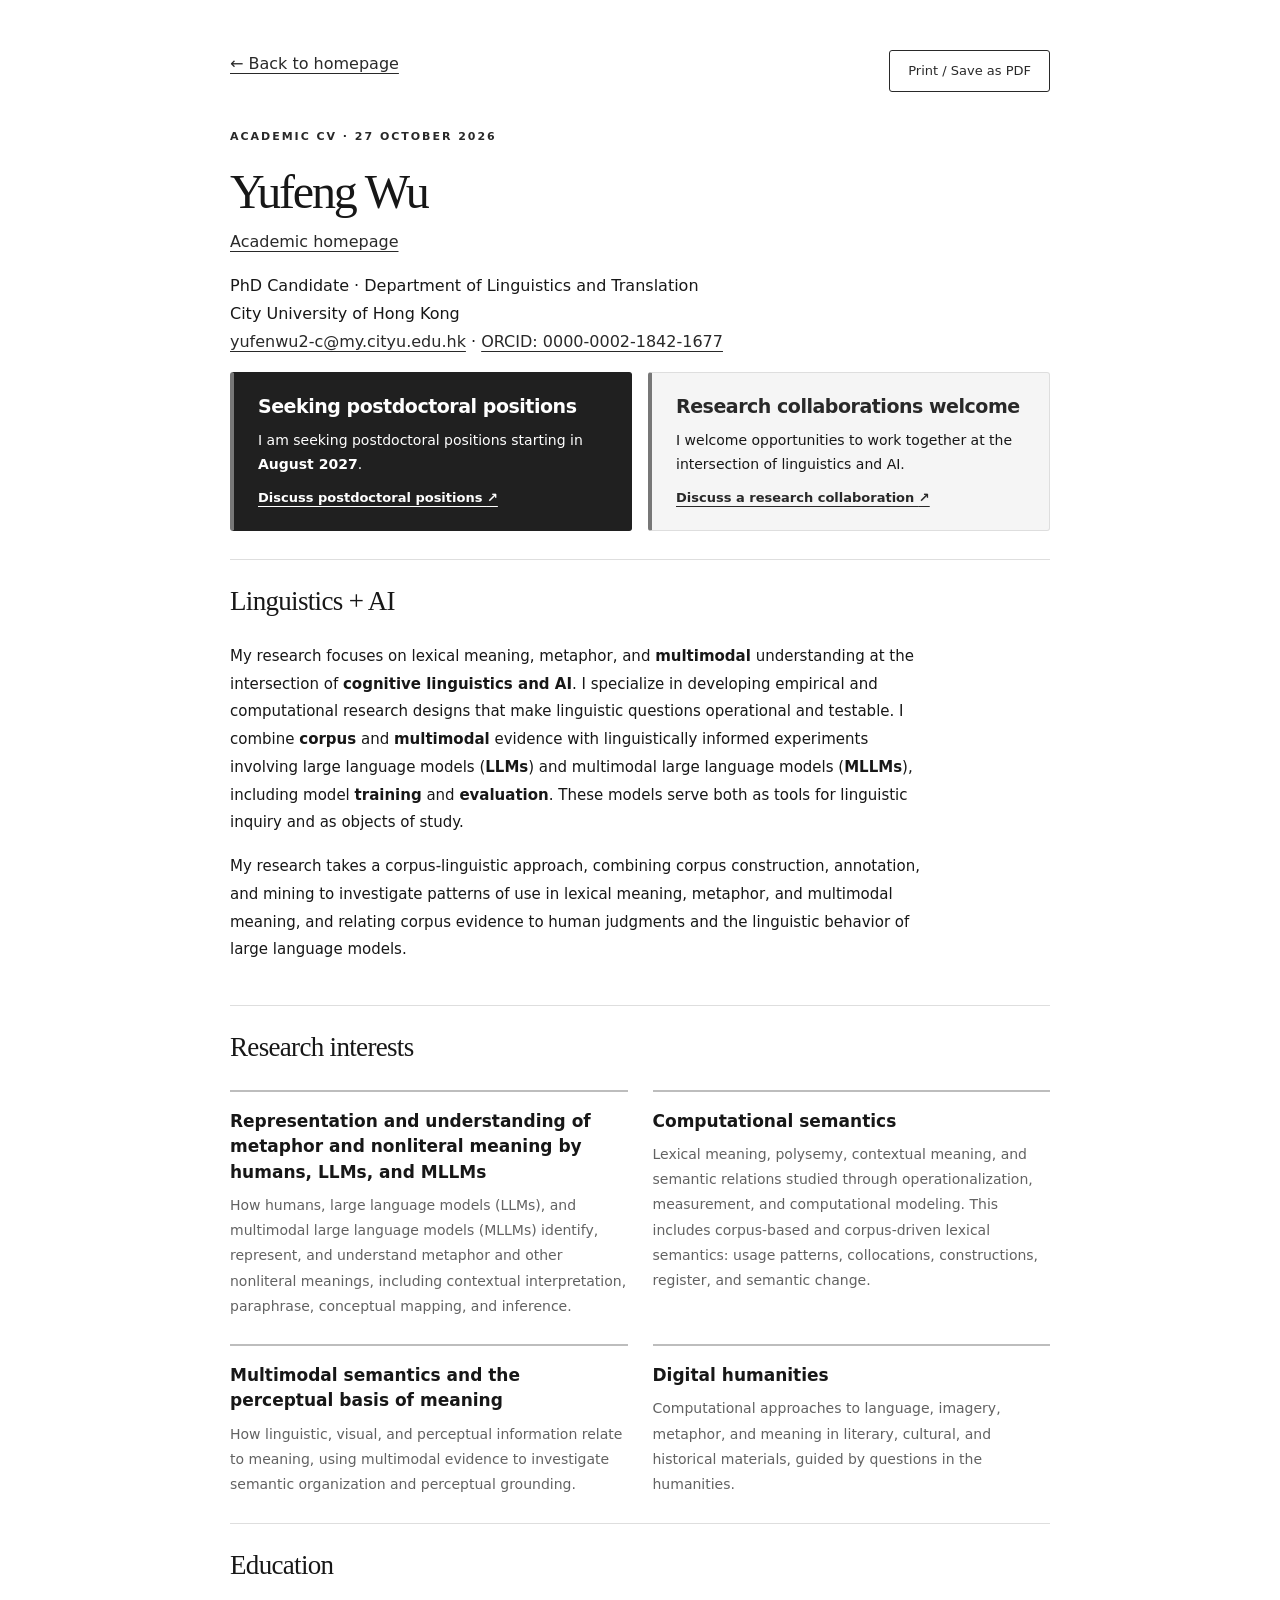
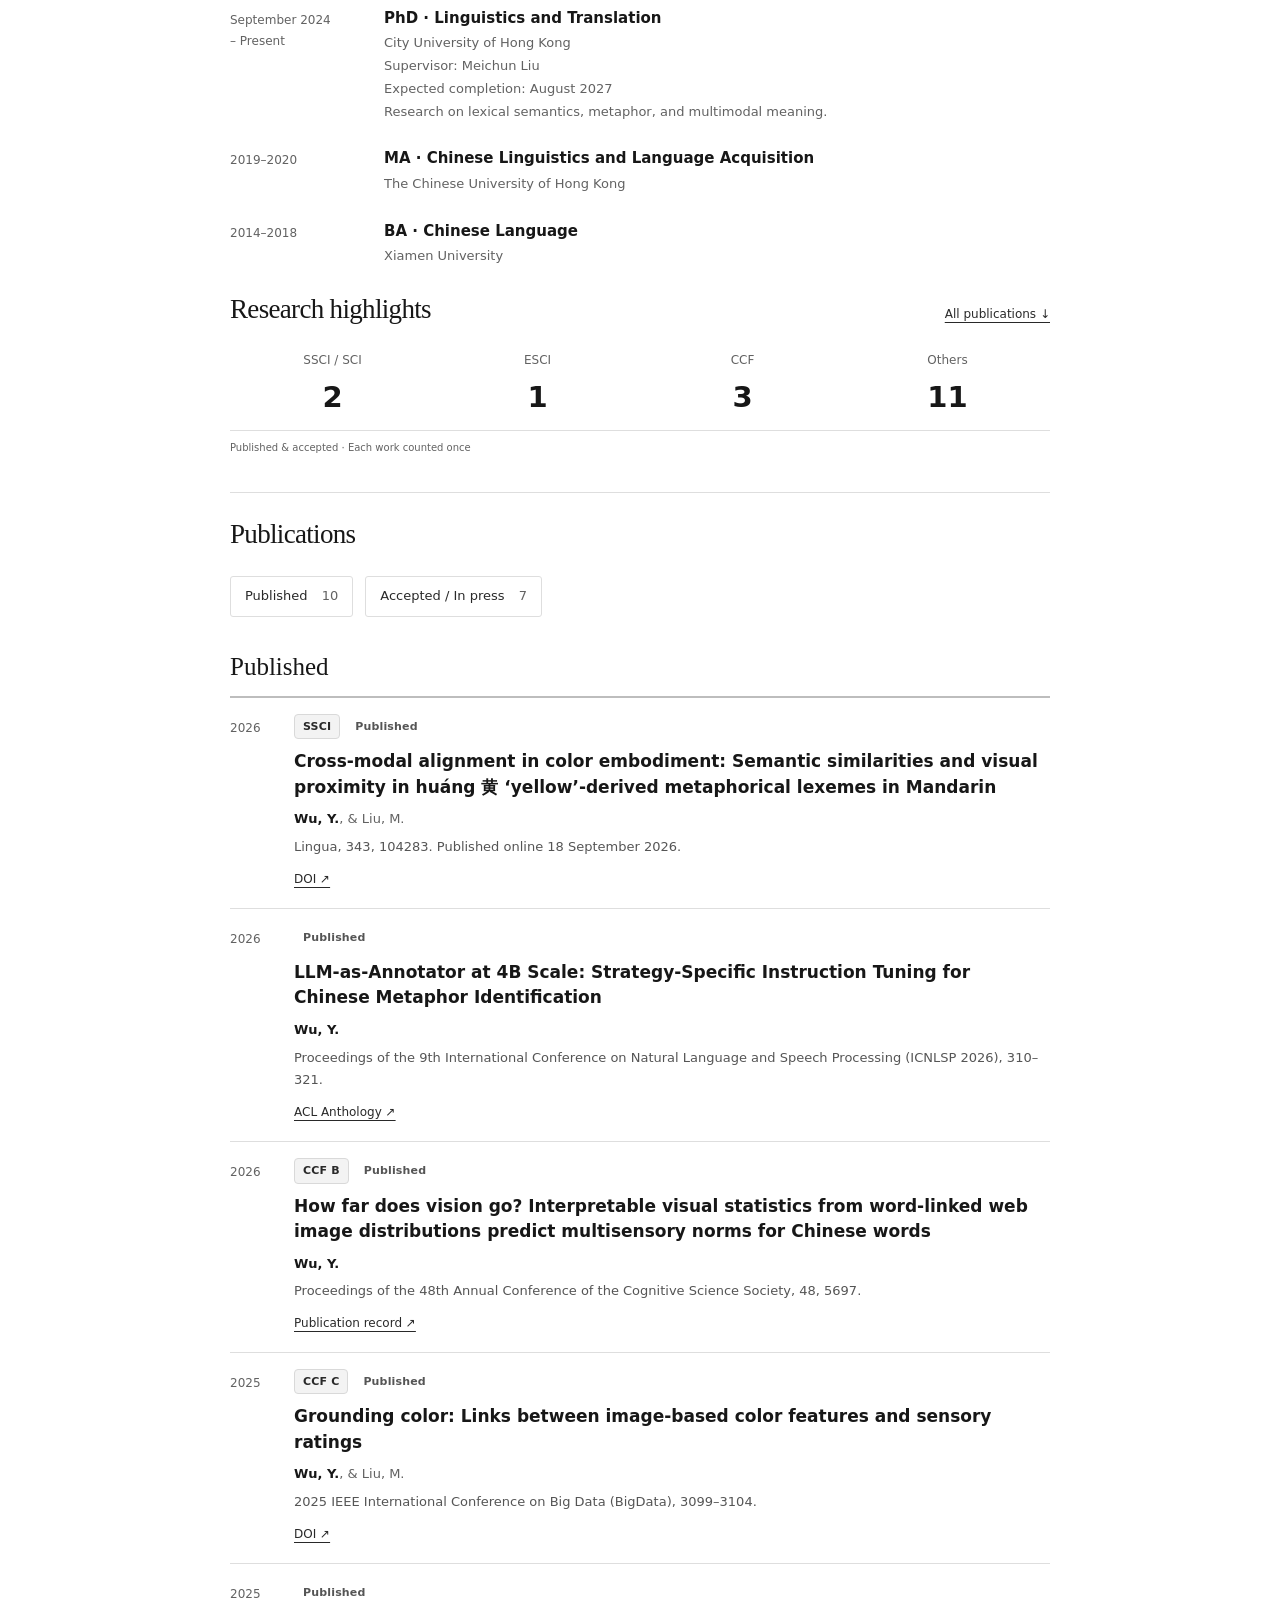
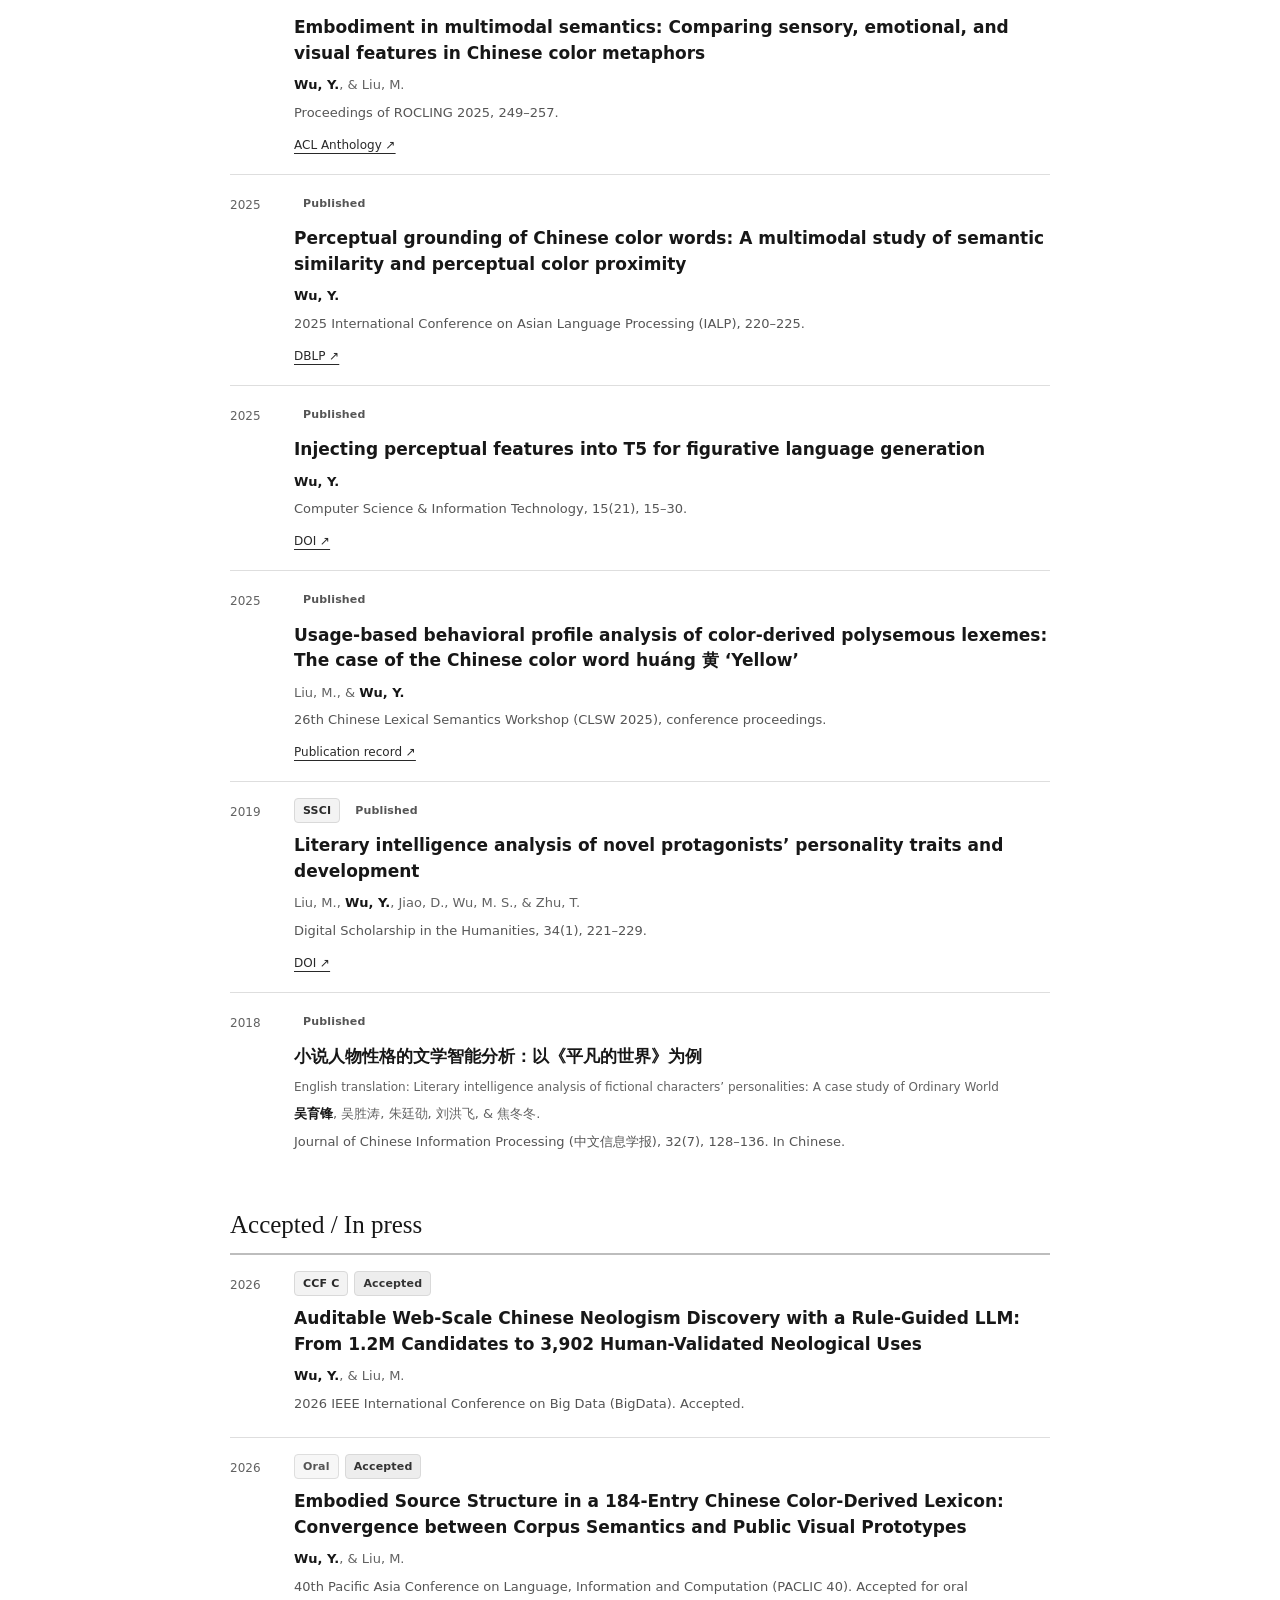
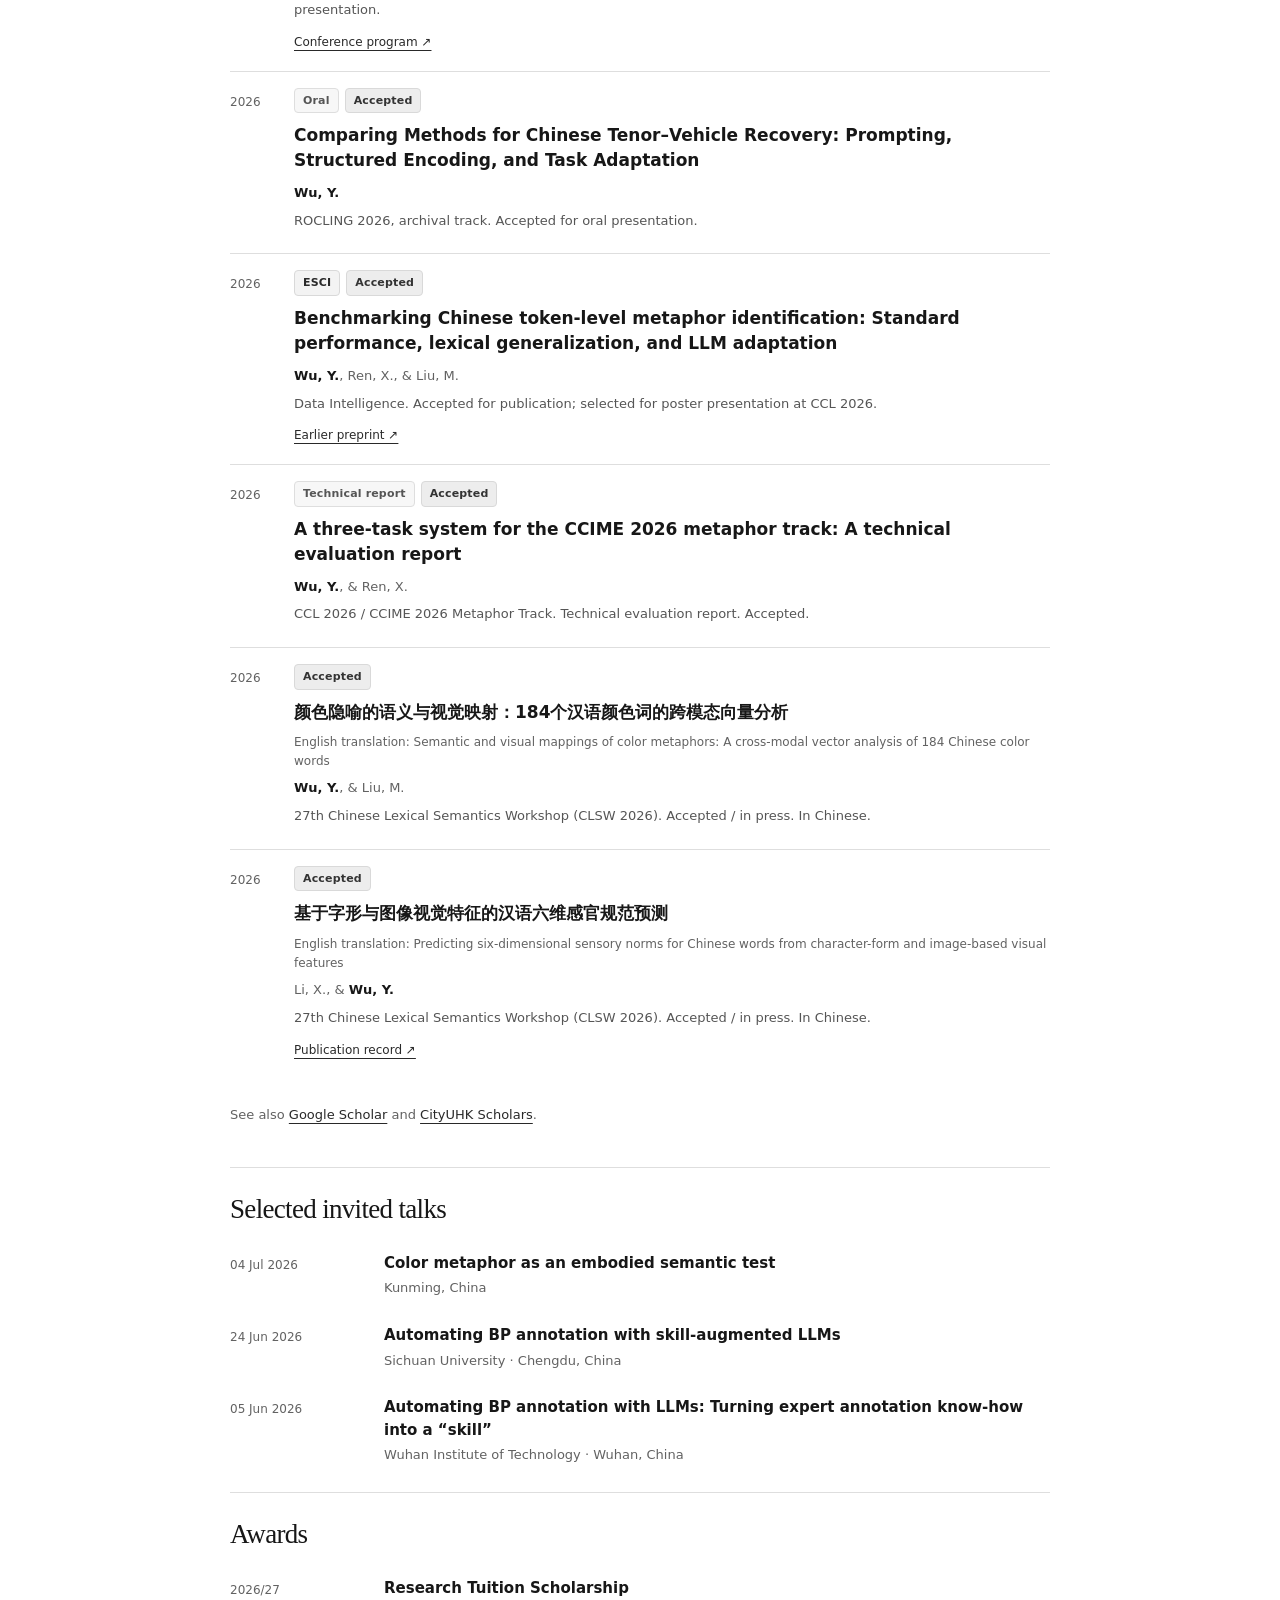
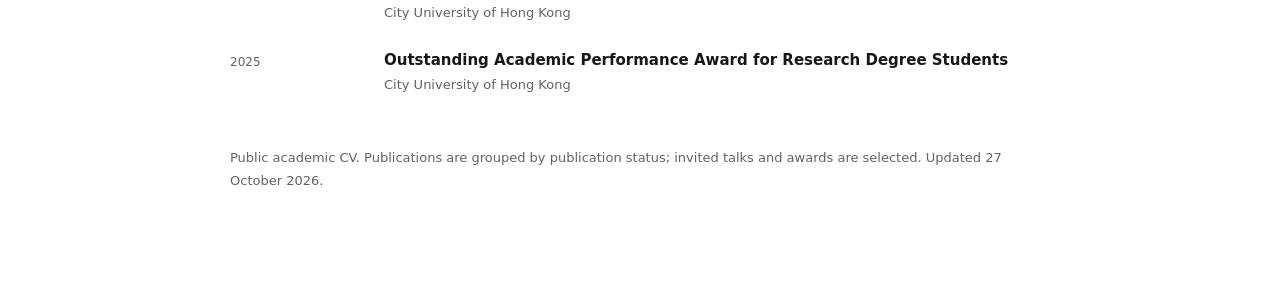
==== commit cd63f04d: "Remove GPU resource statement" ====
--- a/cv.html
+++ b/cv.html
@@ -10,8 +10,7 @@
 </aside>
 <aside class="opportunities collaboration" aria-label="Research collaboration">
 <h2 class="opportunity-title">Research collaborations welcome</h2>
-<p>I welcome opportunities to work together at the intersection of linguistics and AI.</p>
-<p class="gpu-resources"><strong>GPU resources:</strong> 96 GB + 32 GB GPU memory available for research.</p>
+<p>I welcome opportunities to work together at the intersection of linguistics and AI.</p>
 <a class="opportunity-link" href="mailto:yufenwu2-c@my.cityu.edu.hk?subject=Research%20collaboration">Discuss a research collaboration <span aria-hidden="true">&#8599;</span></a>
 </aside>
 </div><section class="section"><div class="section-head"><h2>Linguistics + AI</h2></div><p class="intro">My research focuses on lexical meaning, metaphor, and <strong>multimodal</strong> understanding at the intersection of <strong>cognitive linguistics and AI</strong>. I specialize in developing empirical and computational research designs that make linguistic questions operational and testable. I combine <strong>corpus</strong> and <strong>multimodal</strong> evidence with linguistically informed experiments involving large language models (<strong>LLMs</strong>) and multimodal large language models (<strong>MLLMs</strong>), including model <strong>training</strong> and <strong>evaluation</strong>. These models serve both as tools for linguistic inquiry and as objects of study.</p><p class="intro">My research takes a corpus-linguistic approach, combining corpus construction, annotation, and mining to investigate patterns of use in lexical meaning, metaphor, and multimodal meaning, and relating corpus evidence to human judgments and the linguistic behavior of large language models.</p></section>
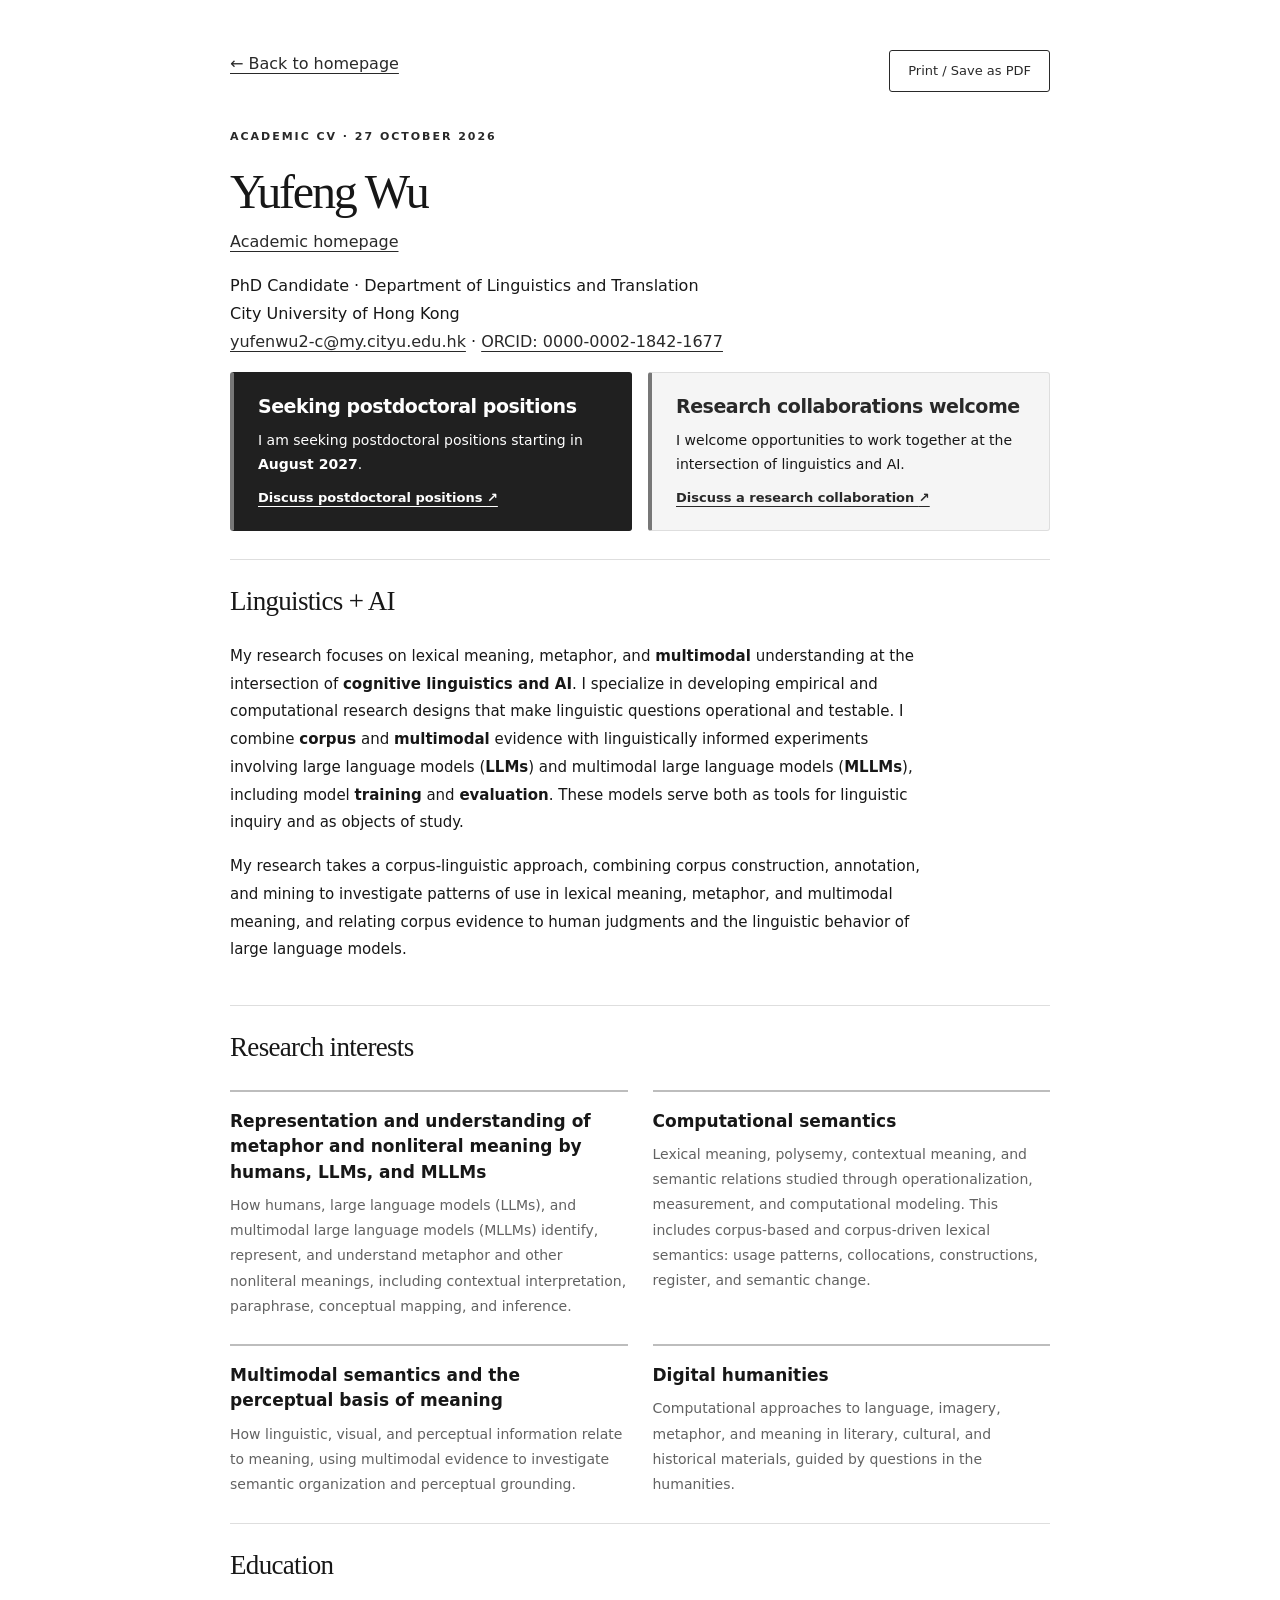
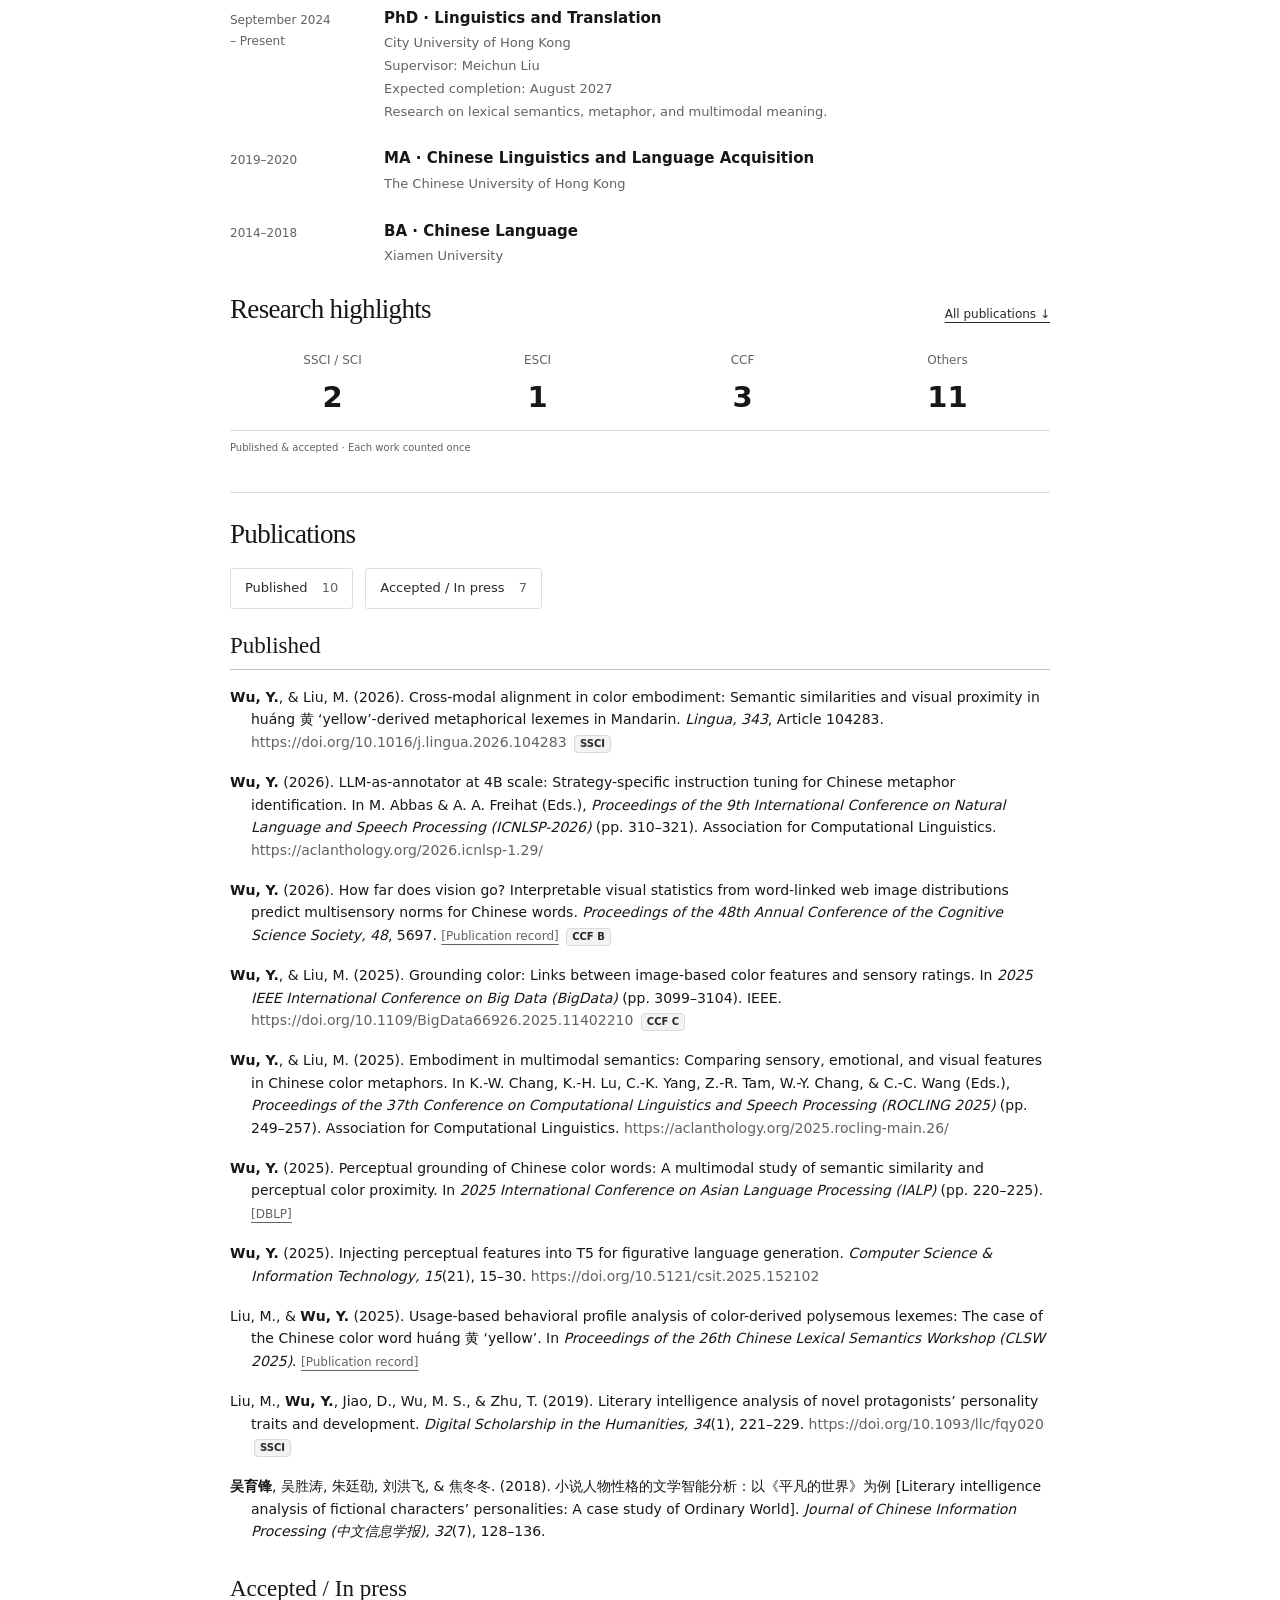
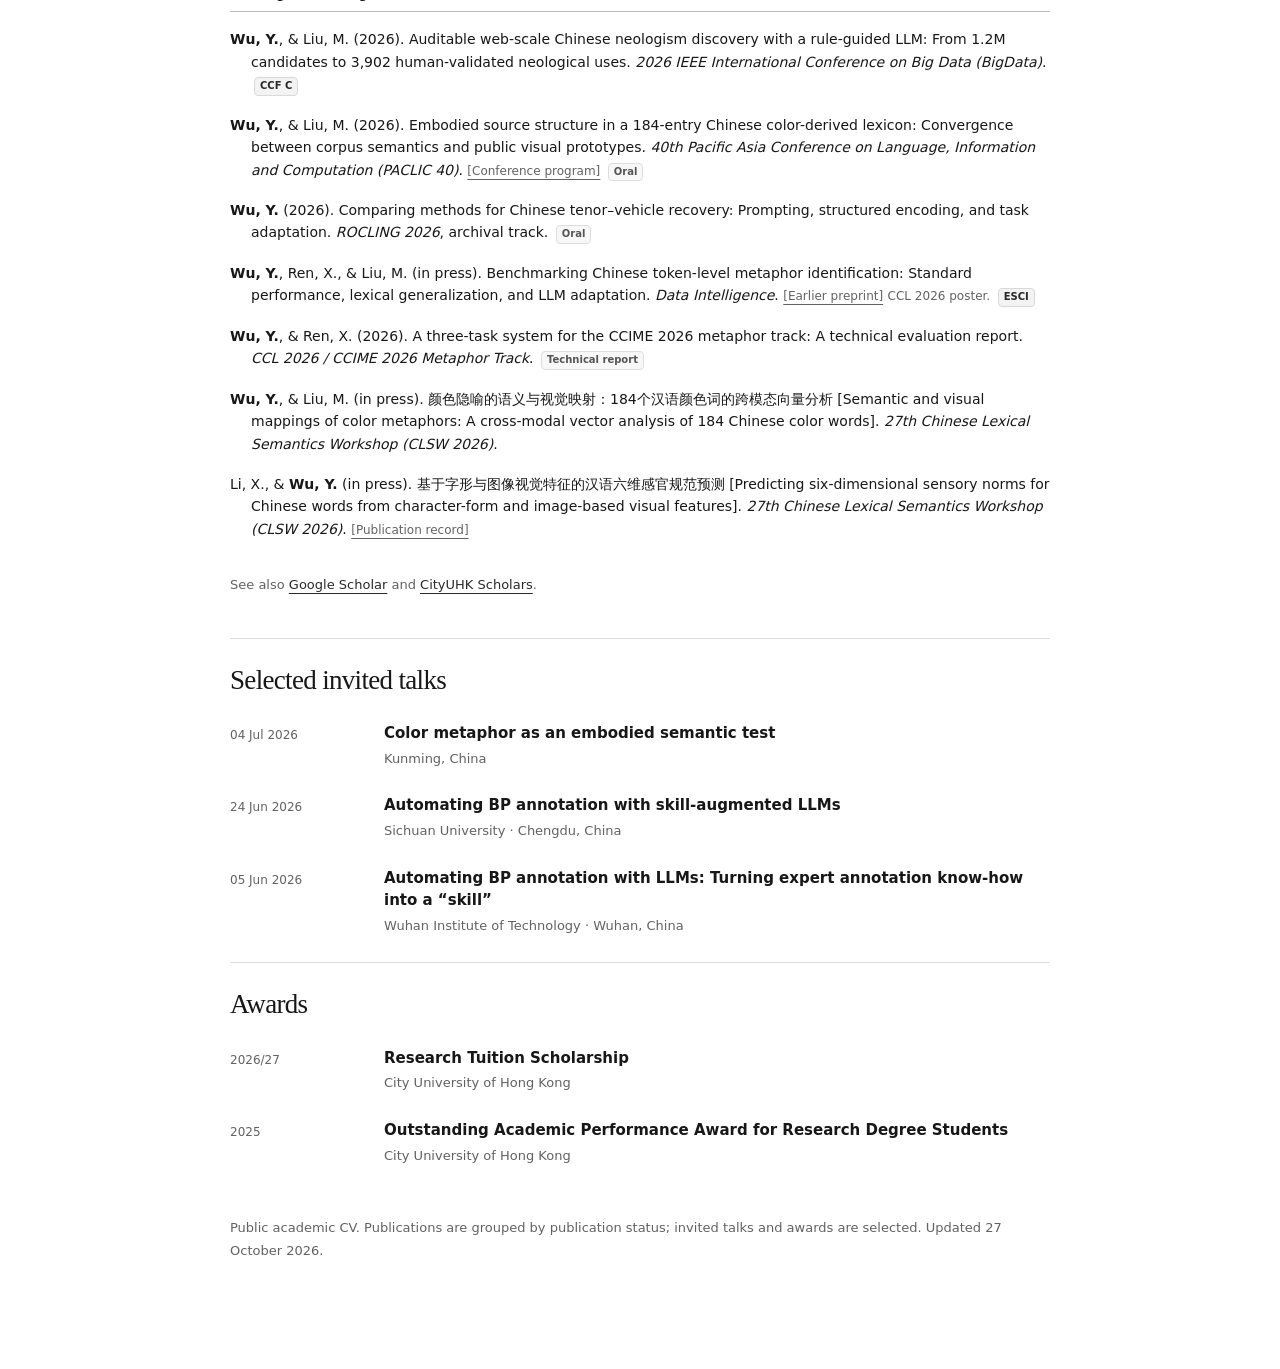
==== commit c03d7832: "Use compact APA-style publication lists" ====
--- a/cv.html
+++ b/cv.html
@@ -1,5 +1,5 @@
 <!doctype html>
-<html lang="en"><head><meta charset="utf-8"><meta name="viewport" content="width=device-width,initial-scale=1"><title>Yufeng Wu | Academic CV</title><meta name="description" content="Academic CV of Yufeng Wu — Linguistics + AI, PhD candidate in Linguistics and Translation at City University of Hong Kong."><link rel="icon" href="favicon.svg" type="image/svg+xml"><link rel="stylesheet" href="styles.css?v=20261028-monochrome"><script src="site.js" defer></script><style>@media print{.cv-wrap .highlights{display:block;break-inside:avoid}}</style></head><body><main class="cv-wrap">
+<html lang="en"><head><meta charset="utf-8"><meta name="viewport" content="width=device-width,initial-scale=1"><title>Yufeng Wu | Academic CV</title><meta name="description" content="Academic CV of Yufeng Wu — Linguistics + AI, PhD candidate in Linguistics and Translation at City University of Hong Kong."><link rel="icon" href="favicon.svg" type="image/svg+xml"><link rel="stylesheet" href="styles.css?v=20261028-compact-apa"><script src="site.js" defer></script><style>@media print{.cv-wrap .highlights{display:block;break-inside:avoid}}</style></head><body><main class="cv-wrap">
 <div class="cv-top no-print"><a href="./">← Back to homepage</a><button class="button secondary" data-print type="button">Print / Save as PDF</button></div>
 <p class="eyebrow">Academic CV · 27 October 2026</p><h1>Yufeng Wu</h1><p><a href="https://evan-wu59.github.io/">Academic homepage</a></p><p>PhD Candidate · Department of Linguistics and Translation<br>City University of Hong Kong<br><a href="mailto:yufenwu2-c@my.cityu.edu.hk">yufenwu2-c@my.cityu.edu.hk</a> · <a href="https://orcid.org/0000-0002-1842-1677">ORCID: 0000-0002-1842-1677</a></p>
 <div class="opportunity-grid">
@@ -19,22 +19,22 @@
       <div class="timeline-row"><span class="date">September 2024<br>– Present</span><div><h3>PhD · Linguistics and Translation</h3><p>City University of Hong Kong</p><p>Supervisor: Meichun Liu</p><p>Expected completion: August 2027</p><p>Research on lexical semantics, metaphor, and multimodal meaning.</p></div></div>
       <div class="timeline-row"><span class="date">2019–2020</span><div><h3>MA · Chinese Linguistics and Language Acquisition</h3><p>The Chinese University of Hong Kong</p></div></div>
       <div class="timeline-row"><span class="date">2014–2018</span><div><h3>BA · Chinese Language</h3><p>Xiamen University</p></div></div>
-    </section>    <section class="highlights" id="highlights" aria-labelledby="highlights-title"><div class="highlight-heading"><h2 id="highlights-title">Research highlights</h2><a href="#publications">All publications &darr;</a></div><table class="research-stats" aria-describedby="stats-note"><caption class="sr-only">All published and accepted works, counted once.</caption><thead><tr><th scope="col"><a href="#publication-01" title="Lingua; Digital Scholarship in the Humanities">SSCI / SCI</a></th><th scope="col"><a href="#publication-14" title="Data Intelligence; accepted for publication">ESCI</a></th><th scope="col"><a href="#publication-03" title="CogSci and IEEE BigData">CCF</a></th><th scope="col"><a href="#publication-02" title="Other published and accepted works">Others</a></th></tr></thead><tbody><tr><td>2</td><td>1</td><td>3</td><td>11</td></tr></tbody></table><p class="stats-note" id="stats-note">Published &amp; accepted &middot; Each work counted once</p></section><section class="section" id="publications" aria-labelledby="publications-title"><div class="section-head"><h2 id="publications-title">Publications</h2></div><nav class="publication-jumps" aria-label="Publication categories"><a href="#published">Published <span>10</span></a><a href="#accepted">Accepted / In press <span>7</span></a></nav><section class="publication-group" id="published" aria-labelledby="published-title"><h3 class="publication-group-title" id="published-title">Published</h3><div class="publications"><article class="publication" id="publication-01"><span class="year">2026</span><div><div class="publication-badges"><a class="badge ssci" href="https://repository.gsi.de/record/44280" title="Journal indexed in the Social Sciences Citation Index">SSCI</a><span class="badge status-published">Published</span></div><h4><a href="https://doi.org/10.1016/j.lingua.2026.104283">Cross-modal alignment in color embodiment: Semantic similarities and visual proximity in huáng 黄 ‘yellow’-derived metaphorical lexemes in Mandarin</a></h4><p class="authors"><strong>Wu, Y.</strong>, &amp; Liu, M.</p><p class="venue">Lingua, 343, 104283. Published online 18 September 2026.</p><a class="paper-link" href="https://doi.org/10.1016/j.lingua.2026.104283">DOI ↗</a></div></article>
-<article class="publication" id="publication-02"><span class="year">2026</span><div><div class="publication-badges"><span class="badge status-published">Published</span></div><h4><a href="https://aclanthology.org/2026.icnlsp-1.29/">LLM-as-Annotator at 4B Scale: Strategy-Specific Instruction Tuning for Chinese Metaphor Identification</a></h4><p class="authors"><strong>Wu, Y.</strong></p><p class="venue">Proceedings of the 9th International Conference on Natural Language and Speech Processing (ICNLSP 2026), 310–321.</p><a class="paper-link" href="https://aclanthology.org/2026.icnlsp-1.29/">ACL Anthology ↗</a></div></article>
-<article class="publication" id="publication-03"><span class="year">2026</span><div><div class="publication-badges"><a class="badge ccf-b" href="https://www.ccf.org.cn/Academic_Evaluation/Cross_Compre_Emerging/" title="CCF conference classification">CCF B</a><span class="badge status-published">Published</span></div><h4><a href="https://scholars.cityu.edu.hk/en/publications/how-far-does-vision-go-interpretable-visual-statistics-from-word-/">How far does vision go? Interpretable visual statistics from word-linked web image distributions predict multisensory norms for Chinese words</a></h4><p class="authors"><strong>Wu, Y.</strong></p><p class="venue">Proceedings of the 48th Annual Conference of the Cognitive Science Society, 48, 5697.</p><a class="paper-link" href="https://scholars.cityu.edu.hk/en/publications/how-far-does-vision-go-interpretable-visual-statistics-from-word-/">Publication record ↗</a></div></article>
-<article class="publication" id="publication-04"><span class="year">2025</span><div><div class="publication-badges"><a class="badge ccf-c" href="https://www.ccf.org.cn/Academic_Evaluation/Cross_Compre_Emerging/" title="CCF conference classification">CCF C</a><span class="badge status-published">Published</span></div><h4><a href="https://doi.org/10.1109/BigData66926.2025.11402210">Grounding color: Links between image-based color features and sensory ratings</a></h4><p class="authors"><strong>Wu, Y.</strong>, &amp; Liu, M.</p><p class="venue">2025 IEEE International Conference on Big Data (BigData), 3099–3104.</p><a class="paper-link" href="https://doi.org/10.1109/BigData66926.2025.11402210">DOI ↗</a></div></article>
-<article class="publication" id="publication-05"><span class="year">2025</span><div><div class="publication-badges"><span class="badge status-published">Published</span></div><h4><a href="https://aclanthology.org/2025.rocling-main.26/">Embodiment in multimodal semantics: Comparing sensory, emotional, and visual features in Chinese color metaphors</a></h4><p class="authors"><strong>Wu, Y.</strong>, &amp; Liu, M.</p><p class="venue">Proceedings of ROCLING 2025, 249–257.</p><a class="paper-link" href="https://aclanthology.org/2025.rocling-main.26/">ACL Anthology ↗</a></div></article>
-<article class="publication" id="publication-06"><span class="year">2025</span><div><div class="publication-badges"><span class="badge status-published">Published</span></div><h4><a href="https://dblp.org/rec/conf/ialp/Wu25">Perceptual grounding of Chinese color words: A multimodal study of semantic similarity and perceptual color proximity</a></h4><p class="authors"><strong>Wu, Y.</strong></p><p class="venue">2025 International Conference on Asian Language Processing (IALP), 220–225.</p><a class="paper-link" href="https://dblp.org/rec/conf/ialp/Wu25">DBLP ↗</a></div></article>
-<article class="publication" id="publication-07"><span class="year">2025</span><div><div class="publication-badges"><span class="badge status-published">Published</span></div><h4><a href="https://doi.org/10.5121/csit.2025.152102">Injecting perceptual features into T5 for figurative language generation</a></h4><p class="authors"><strong>Wu, Y.</strong></p><p class="venue">Computer Science &amp; Information Technology, 15(21), 15–30.</p><a class="paper-link" href="https://doi.org/10.5121/csit.2025.152102">DOI ↗</a></div></article>
-<article class="publication" id="publication-08"><span class="year">2025</span><div><div class="publication-badges"><span class="badge status-published">Published</span></div><h4><a href="https://scholars.cityu.edu.hk/en/publications/usage-based-behavioral-profile-analysis-of-color-derived-polysemo/">Usage-based behavioral profile analysis of color-derived polysemous lexemes: The case of the Chinese color word huáng 黄 ‘Yellow’</a></h4><p class="authors">Liu, M., &amp; <strong>Wu, Y.</strong></p><p class="venue">26th Chinese Lexical Semantics Workshop (CLSW 2025), conference proceedings.</p><a class="paper-link" href="https://scholars.cityu.edu.hk/en/publications/usage-based-behavioral-profile-analysis-of-color-derived-polysemo/">Publication record ↗</a></div></article>
-<article class="publication" id="publication-09"><span class="year">2019</span><div><div class="publication-badges"><a class="badge ssci" href="https://academic.oup.com/dsh/pages/about" title="Journal indexed in the Social Sciences Citation Index">SSCI</a><span class="badge status-published">Published</span></div><h4><a href="https://doi.org/10.1093/llc/fqy020">Literary intelligence analysis of novel protagonists’ personality traits and development</a></h4><p class="authors">Liu, M., <strong>Wu, Y.</strong>, Jiao, D., Wu, M. S., &amp; Zhu, T.</p><p class="venue">Digital Scholarship in the Humanities, 34(1), 221–229.</p><a class="paper-link" href="https://doi.org/10.1093/llc/fqy020">DOI ↗</a></div></article>
-<article class="publication" id="publication-10"><span class="year">2018</span><div><div class="publication-badges"><span class="badge status-published">Published</span></div><h4>小说人物性格的文学智能分析：以《平凡的世界》为例</h4><p class="translation">English translation: Literary intelligence analysis of fictional characters’ personalities: A case study of Ordinary World</p><p class="authors"><strong>吴育锋</strong>, 吴胜涛, 朱廷劭, 刘洪飞, &amp; 焦冬冬.</p><p class="venue">Journal of Chinese Information Processing (中文信息学报), 32(7), 128–136. In Chinese.</p></div></article></div></section><section class="publication-group" id="accepted" aria-labelledby="accepted-title"><h3 class="publication-group-title" id="accepted-title">Accepted / In press</h3><div class="publications"><article class="publication" id="publication-11"><span class="year">2026</span><div><div class="publication-badges"><a class="badge ccf-c" href="https://www.ccf.org.cn/Academic_Evaluation/Cross_Compre_Emerging/" title="CCF conference classification">CCF C</a><span class="badge status-accepted">Accepted</span></div><h4>Auditable Web-Scale Chinese Neologism Discovery with a Rule-Guided LLM: From 1.2M Candidates to 3,902 Human-Validated Neological Uses</h4><p class="authors"><strong>Wu, Y.</strong>, &amp; Liu, M.</p><p class="venue">2026 IEEE International Conference on Big Data (BigData). Accepted.</p></div></article>
-<article class="publication" id="publication-12"><span class="year">2026</span><div><div class="publication-badges"><span class="badge type">Oral</span><span class="badge status-accepted">Accepted</span></div><h4><a href="https://paclic2026.github.io/program.html">Embodied Source Structure in a 184-Entry Chinese Color-Derived Lexicon: Convergence between Corpus Semantics and Public Visual Prototypes</a></h4><p class="authors"><strong>Wu, Y.</strong>, &amp; Liu, M.</p><p class="venue">40th Pacific Asia Conference on Language, Information and Computation (PACLIC 40). Accepted for oral presentation.</p><a class="paper-link" href="https://paclic2026.github.io/program.html">Conference program ↗</a></div></article>
-<article class="publication" id="publication-13"><span class="year">2026</span><div><div class="publication-badges"><span class="badge type">Oral</span><span class="badge status-accepted">Accepted</span></div><h4>Comparing Methods for Chinese Tenor–Vehicle Recovery: Prompting, Structured Encoding, and Task Adaptation</h4><p class="authors"><strong>Wu, Y.</strong></p><p class="venue">ROCLING 2026, archival track. Accepted for oral presentation.</p></div></article>
-<article class="publication" id="publication-14"><span class="year">2026</span><div><div class="publication-badges"><a class="badge esci" href="https://www.sciengine.com/DI/home" title="Journal indexed in the Emerging Sources Citation Index">ESCI</a><span class="badge status-accepted">Accepted</span></div><h4><a href="https://arxiv.org/abs/2605.07170">Benchmarking Chinese token-level metaphor identification: Standard performance, lexical generalization, and LLM adaptation</a></h4><p class="authors"><strong>Wu, Y.</strong>, Ren, X., &amp; Liu, M.</p><p class="venue">Data Intelligence. Accepted for publication; selected for poster presentation at CCL 2026.</p><a class="paper-link" href="https://arxiv.org/abs/2605.07170">Earlier preprint ↗</a></div></article>
-<article class="publication" id="publication-15"><span class="year">2026</span><div><div class="publication-badges"><span class="badge type">Technical report</span><span class="badge status-accepted">Accepted</span></div><h4>A three-task system for the CCIME 2026 metaphor track: A technical evaluation report</h4><p class="authors"><strong>Wu, Y.</strong>, &amp; Ren, X.</p><p class="venue">CCL 2026 / CCIME 2026 Metaphor Track. Technical evaluation report. Accepted.</p></div></article>
-<article class="publication" id="publication-16"><span class="year">2026</span><div><div class="publication-badges"><span class="badge status-accepted">Accepted</span></div><h4>颜色隐喻的语义与视觉映射：184个汉语颜色词的跨模态向量分析</h4><p class="translation">English translation: Semantic and visual mappings of color metaphors: A cross-modal vector analysis of 184 Chinese color words</p><p class="authors"><strong>Wu, Y.</strong>, &amp; Liu, M.</p><p class="venue">27th Chinese Lexical Semantics Workshop (CLSW 2026). Accepted / in press. In Chinese.</p></div></article>
-<article class="publication" id="publication-17"><span class="year">2026</span><div><div class="publication-badges"><span class="badge status-accepted">Accepted</span></div><h4><a href="https://scholars.cityu.edu.hk/en/publications/%E5%9F%BA%E4%BA%8E%E5%AD%97%E5%BD%A2%E4%B8%8E%E5%9B%BE%E5%83%8F%E8%A7%86%E8%A7%89%E7%89%B9%E5%BE%81%E7%9A%84%E6%B1%89%E8%AF%AD%E5%85%AD%E7%BB%B4%E6%84%9F%E5%AE%98%E8%A7%84%E8%8C%83%E9%A2%84%E6%B5%8B/">基于字形与图像视觉特征的汉语六维感官规范预测</a></h4><p class="translation">English translation: Predicting six-dimensional sensory norms for Chinese words from character-form and image-based visual features</p><p class="authors">Li, X., &amp; <strong>Wu, Y.</strong></p><p class="venue">27th Chinese Lexical Semantics Workshop (CLSW 2026). Accepted / in press. In Chinese.</p><a class="paper-link" href="https://scholars.cityu.edu.hk/en/publications/%E5%9F%BA%E4%BA%8E%E5%AD%97%E5%BD%A2%E4%B8%8E%E5%9B%BE%E5%83%8F%E8%A7%86%E8%A7%89%E7%89%B9%E5%BE%81%E7%9A%84%E6%B1%89%E8%AF%AD%E5%85%AD%E7%BB%B4%E6%84%9F%E5%AE%98%E8%A7%84%E8%8C%83%E9%A2%84%E6%B5%8B/">Publication record ↗</a></div></article></div></section><p class="section-note">See also <a href="https://scholar.google.com/citations?user=nvYz400AAAAJ&amp;hl=en">Google Scholar</a> and <a href="https://scholars.cityu.edu.hk/en/persons/yufenwu2/">CityUHK Scholars</a>.</p></section>    <section class="section" id="talks" aria-labelledby="talks-title">
+    </section>    <section class="highlights" id="highlights" aria-labelledby="highlights-title"><div class="highlight-heading"><h2 id="highlights-title">Research highlights</h2><a href="#publications">All publications &darr;</a></div><table class="research-stats" aria-describedby="stats-note"><caption class="sr-only">All published and accepted works, counted once.</caption><thead><tr><th scope="col"><a href="#publication-01" title="Lingua; Digital Scholarship in the Humanities">SSCI / SCI</a></th><th scope="col"><a href="#publication-14" title="Data Intelligence; accepted for publication">ESCI</a></th><th scope="col"><a href="#publication-03" title="CogSci and IEEE BigData">CCF</a></th><th scope="col"><a href="#publication-02" title="Other published and accepted works">Others</a></th></tr></thead><tbody><tr><td>2</td><td>1</td><td>3</td><td>11</td></tr></tbody></table><p class="stats-note" id="stats-note">Published &amp; accepted &middot; Each work counted once</p></section><section class="section" id="publications" aria-labelledby="publications-title"><div class="section-head"><h2 id="publications-title">Publications</h2></div><nav class="publication-jumps" aria-label="Publication categories"><a href="#published">Published <span>10</span></a><a href="#accepted">Accepted / In press <span>7</span></a></nav><section class="publication-group" id="published" aria-labelledby="published-title"><h3 class="publication-group-title" id="published-title">Published</h3><div class="publications"><article class="publication compact-publication" id="publication-01" data-status="published"><p class="apa-reference"><strong>Wu, Y.</strong>, &amp; Liu, M. (2026). Cross-modal alignment in color embodiment: Semantic similarities and visual proximity in huáng 黄 ‘yellow’-derived metaphorical lexemes in Mandarin. <em>Lingua, 343</em>, Article 104283. <a class="citation-link" href="https://doi.org/10.1016/j.lingua.2026.104283">https://doi.org/10.1016/j.lingua.2026.104283</a> <span class="citation-badges"><a class="badge ssci" href="https://repository.gsi.de/record/44280">SSCI</a></span></p></article>
+<article class="publication compact-publication" id="publication-02" data-status="published"><p class="apa-reference"><strong>Wu, Y.</strong> (2026). LLM-as-annotator at 4B scale: Strategy-specific instruction tuning for Chinese metaphor identification. In M. Abbas &amp; A. A. Freihat (Eds.), <em>Proceedings of the 9th International Conference on Natural Language and Speech Processing (ICNLSP-2026)</em> (pp. 310–321). Association for Computational Linguistics. <a class="citation-link" href="https://aclanthology.org/2026.icnlsp-1.29/">https://aclanthology.org/2026.icnlsp-1.29/</a></p></article>
+<article class="publication compact-publication" id="publication-03" data-status="published"><p class="apa-reference"><strong>Wu, Y.</strong> (2026). How far does vision go? Interpretable visual statistics from word-linked web image distributions predict multisensory norms for Chinese words. <em>Proceedings of the 48th Annual Conference of the Cognitive Science Society, 48</em>, 5697. <a class="citation-extra" href="https://scholars.cityu.edu.hk/en/publications/how-far-does-vision-go-interpretable-visual-statistics-from-word-/">[Publication record]</a> <span class="citation-badges"><a class="badge ccf-b" href="https://www.ccf.org.cn/Academic_Evaluation/Cross_Compre_Emerging/">CCF B</a></span></p></article>
+<article class="publication compact-publication" id="publication-04" data-status="published"><p class="apa-reference"><strong>Wu, Y.</strong>, &amp; Liu, M. (2025). Grounding color: Links between image-based color features and sensory ratings. In <em>2025 IEEE International Conference on Big Data (BigData)</em> (pp. 3099–3104). IEEE. <a class="citation-link" href="https://doi.org/10.1109/BigData66926.2025.11402210">https://doi.org/10.1109/BigData66926.2025.11402210</a> <span class="citation-badges"><a class="badge ccf-c" href="https://www.ccf.org.cn/Academic_Evaluation/Cross_Compre_Emerging/">CCF C</a></span></p></article>
+<article class="publication compact-publication" id="publication-05" data-status="published"><p class="apa-reference"><strong>Wu, Y.</strong>, &amp; Liu, M. (2025). Embodiment in multimodal semantics: Comparing sensory, emotional, and visual features in Chinese color metaphors. In K.-W. Chang, K.-H. Lu, C.-K. Yang, Z.-R. Tam, W.-Y. Chang, &amp; C.-C. Wang (Eds.), <em>Proceedings of the 37th Conference on Computational Linguistics and Speech Processing (ROCLING 2025)</em> (pp. 249–257). Association for Computational Linguistics. <a class="citation-link" href="https://aclanthology.org/2025.rocling-main.26/">https://aclanthology.org/2025.rocling-main.26/</a></p></article>
+<article class="publication compact-publication" id="publication-06" data-status="published"><p class="apa-reference"><strong>Wu, Y.</strong> (2025). Perceptual grounding of Chinese color words: A multimodal study of semantic similarity and perceptual color proximity. In <em>2025 International Conference on Asian Language Processing (IALP)</em> (pp. 220–225). <a class="citation-extra" href="https://dblp.org/rec/conf/ialp/Wu25">[DBLP]</a></p></article>
+<article class="publication compact-publication" id="publication-07" data-status="published"><p class="apa-reference"><strong>Wu, Y.</strong> (2025). Injecting perceptual features into T5 for figurative language generation. <em>Computer Science &amp; Information Technology, 15</em>(21), 15–30. <a class="citation-link" href="https://doi.org/10.5121/csit.2025.152102">https://doi.org/10.5121/csit.2025.152102</a></p></article>
+<article class="publication compact-publication" id="publication-08" data-status="published"><p class="apa-reference">Liu, M., &amp; <strong>Wu, Y.</strong> (2025). Usage-based behavioral profile analysis of color-derived polysemous lexemes: The case of the Chinese color word huáng 黄 ‘yellow’. In <em>Proceedings of the 26th Chinese Lexical Semantics Workshop (CLSW 2025)</em>. <a class="citation-extra" href="https://scholars.cityu.edu.hk/en/publications/usage-based-behavioral-profile-analysis-of-color-derived-polysemo/">[Publication record]</a></p></article>
+<article class="publication compact-publication" id="publication-09" data-status="published"><p class="apa-reference">Liu, M., <strong>Wu, Y.</strong>, Jiao, D., Wu, M. S., &amp; Zhu, T. (2019). Literary intelligence analysis of novel protagonists’ personality traits and development. <em>Digital Scholarship in the Humanities, 34</em>(1), 221–229. <a class="citation-link" href="https://doi.org/10.1093/llc/fqy020">https://doi.org/10.1093/llc/fqy020</a> <span class="citation-badges"><a class="badge ssci" href="https://academic.oup.com/dsh/pages/about">SSCI</a></span></p></article>
+<article class="publication compact-publication" id="publication-10" data-status="published"><p class="apa-reference"><strong>吴育锋</strong>, 吴胜涛, 朱廷劭, 刘洪飞, &amp; 焦冬冬. (2018). 小说人物性格的文学智能分析：以《平凡的世界》为例 [Literary intelligence analysis of fictional characters’ personalities: A case study of Ordinary World]. <em>Journal of Chinese Information Processing (中文信息学报), 32</em>(7), 128–136.</p></article></div></section><section class="publication-group" id="accepted" aria-labelledby="accepted-title"><h3 class="publication-group-title" id="accepted-title">Accepted / In press</h3><div class="publications"><article class="publication compact-publication" id="publication-11" data-status="accepted"><p class="apa-reference"><strong>Wu, Y.</strong>, &amp; Liu, M. (2026). Auditable web-scale Chinese neologism discovery with a rule-guided LLM: From 1.2M candidates to 3,902 human-validated neological uses. <em>2026 IEEE International Conference on Big Data (BigData)</em>. <span class="citation-badges"><a class="badge ccf-c" href="https://www.ccf.org.cn/Academic_Evaluation/Cross_Compre_Emerging/">CCF C</a></span></p></article>
+<article class="publication compact-publication" id="publication-12" data-status="accepted"><p class="apa-reference"><strong>Wu, Y.</strong>, &amp; Liu, M. (2026). Embodied source structure in a 184-entry Chinese color-derived lexicon: Convergence between corpus semantics and public visual prototypes. <em>40th Pacific Asia Conference on Language, Information and Computation (PACLIC 40)</em>. <a class="citation-extra" href="https://paclic2026.github.io/program.html">[Conference program]</a> <span class="citation-badges"><span class="badge type">Oral</span></span></p></article>
+<article class="publication compact-publication" id="publication-13" data-status="accepted"><p class="apa-reference"><strong>Wu, Y.</strong> (2026). Comparing methods for Chinese tenor–vehicle recovery: Prompting, structured encoding, and task adaptation. <em>ROCLING 2026</em>, archival track. <span class="citation-badges"><span class="badge type">Oral</span></span></p></article>
+<article class="publication compact-publication" id="publication-14" data-status="accepted"><p class="apa-reference"><strong>Wu, Y.</strong>, Ren, X., &amp; Liu, M. (in press). Benchmarking Chinese token-level metaphor identification: Standard performance, lexical generalization, and LLM adaptation. <em>Data Intelligence</em>. <a class="citation-extra" href="https://arxiv.org/abs/2605.07170">[Earlier preprint]</a> <span class="citation-note">CCL 2026 poster.</span> <span class="citation-badges"><a class="badge esci" href="https://www.sciengine.com/DI/home">ESCI</a></span></p></article>
+<article class="publication compact-publication" id="publication-15" data-status="accepted"><p class="apa-reference"><strong>Wu, Y.</strong>, &amp; Ren, X. (2026). A three-task system for the CCIME 2026 metaphor track: A technical evaluation report. <em>CCL 2026 / CCIME 2026 Metaphor Track</em>. <span class="citation-badges"><span class="badge type">Technical report</span></span></p></article>
+<article class="publication compact-publication" id="publication-16" data-status="accepted"><p class="apa-reference"><strong>Wu, Y.</strong>, &amp; Liu, M. (in press). 颜色隐喻的语义与视觉映射：184个汉语颜色词的跨模态向量分析 [Semantic and visual mappings of color metaphors: A cross-modal vector analysis of 184 Chinese color words]. <em>27th Chinese Lexical Semantics Workshop (CLSW 2026)</em>.</p></article>
+<article class="publication compact-publication" id="publication-17" data-status="accepted"><p class="apa-reference">Li, X., &amp; <strong>Wu, Y.</strong> (in press). 基于字形与图像视觉特征的汉语六维感官规范预测 [Predicting six-dimensional sensory norms for Chinese words from character-form and image-based visual features]. <em>27th Chinese Lexical Semantics Workshop (CLSW 2026)</em>. <a class="citation-extra" href="https://scholars.cityu.edu.hk/en/publications/%E5%9F%BA%E4%BA%8E%E5%AD%97%E5%BD%A2%E4%B8%8E%E5%9B%BE%E5%83%8F%E8%A7%86%E8%A7%89%E7%89%B9%E5%BE%81%E7%9A%84%E6%B1%89%E8%AF%AD%E5%85%AD%E7%BB%B4%E6%84%9F%E5%AE%98%E8%A7%84%E8%8C%83%E9%A2%84%E6%B5%8B/">[Publication record]</a></p></article></div></section><p class="section-note">See also <a href="https://scholar.google.com/citations?user=nvYz400AAAAJ&amp;hl=en">Google Scholar</a> and <a href="https://scholars.cityu.edu.hk/en/persons/yufenwu2/">CityUHK Scholars</a>.</p></section>    <section class="section" id="talks" aria-labelledby="talks-title">
       <div class="section-head"><h2 id="talks-title">Selected invited talks</h2></div>
       <div class="timeline-row"><time class="date" datetime="2026-07-04">04 Jul 2026</time><div><h3>Color metaphor as an embodied semantic test</h3><p>Kunming, China</p></div></div>
       <div class="timeline-row"><time class="date" datetime="2026-06-24">24 Jun 2026</time><div><h3>Automating BP annotation with skill-augmented LLMs</h3><p>Sichuan University · Chengdu, China</p></div></div>
--- a/styles.css
+++ b/styles.css
@@ -1,62 +1,142 @@
-:root{--paper:#ffffff;--ink:#171717;--muted:#626262;--line:#dedede;--green:#292929;--pale:#f4f4f4;--accent:#777777;--serif:Georgia,'Times New Roman',serif;--sans:system-ui,-apple-system,BlinkMacSystemFont,'Segoe UI',sans-serif}
-*{box-sizing:border-box}html{scroll-behavior:smooth;scroll-padding-top:32px}body{margin:0;background:var(--paper);color:var(--ink);font:16px/1.75 var(--sans)}a{color:var(--green);text-underline-offset:4px;text-decoration-thickness:1px}a:hover{color:#000000}button,a{-webkit-tap-highlight-color:transparent}a:focus-visible,button:focus-visible{outline:3px solid var(--accent);outline-offset:5px}.skip{position:absolute;left:20px;top:-80px;background:var(--ink);color:white;padding:10px 20px;z-index:10}.skip:focus{top:12px}.layout{max-width:1320px;margin:auto;padding:64px 64px 30px;display:grid;grid-template-columns:245px minmax(0,1fr);gap:88px}.sidebar{position:sticky;top:48px;align-self:start}.monogram{display:grid;place-items:center;width:58px;height:58px;border:1px solid #c7c7c7;border-radius:50%;font:22px var(--serif);color:var(--green);margin-bottom:28px}.identity{font:31px/1.2 var(--serif);text-decoration:none;color:var(--ink)}.role{font-size:14px;margin:12px 0 0}.affiliation{font-size:13px;line-height:1.7;color:var(--muted);margin:5px 0 28px}.navigation{display:flex;flex-direction:column;gap:9px;border-left:1px solid var(--line);padding-left:18px;margin:28px 0}.navigation a{text-decoration:none;font-size:14px}.profile-links{display:flex;gap:8px 14px;flex-wrap:wrap;font-size:12px;max-width:220px}.sidebar-note{font-size:11px;color:var(--muted);margin-top:30px}.eyebrow{text-transform:uppercase;letter-spacing:.18em;font-size:11px;font-weight:650;color:var(--green);margin:0 0 20px}h1{font:normal clamp(44px,5.4vw,72px)/1.08 var(--serif);letter-spacing:-.045em;margin:0 0 26px}h1 em{font-weight:normal;color:var(--green)}.intro{font-size:18px;line-height:1.85;max-width:700px}.intro p{margin:0 0 16px}.intro strong{font-weight:550}.hero{padding:16px 0 48px}.hero-actions{display:flex;flex-wrap:wrap;gap:12px;margin-top:28px}.button{display:inline-flex;align-items:center;justify-content:center;gap:20px;border:1px solid var(--green);padding:10px 18px;text-decoration:none;font:13px/1.5 var(--sans);border-radius:3px;background:var(--green);color:white;cursor:pointer}.button:hover{background:var(--ink);color:white}.button.secondary{background:transparent;color:var(--green)}.button.secondary:hover{background:var(--pale)}.concept-strip{display:flex;align-items:center;gap:18px;margin-top:38px;color:var(--muted);font:italic 17px var(--serif)}.concept-strip span:not(.rule){white-space:nowrap}.concept-strip .rule{height:1px;background:#cccccc;flex:1}.section{border-top:1px solid var(--line);padding:42px 0 46px}.section-head{display:flex;align-items:baseline;gap:15px;margin-bottom:26px}.section-num{font-size:11px;color:var(--accent);font-variant-numeric:tabular-nums}h2{font:normal 32px/1.2 var(--serif);letter-spacing:-.025em;margin:0}h3{font-weight:550;font-size:17px;line-height:1.5;margin:0 0 8px}p{margin:0 0 16px}.research-grid{display:grid;grid-template-columns:repeat(2,minmax(0,1fr));gap:25px}.research-item{border-top:2px solid #bdbdbd;padding-top:17px}.research-item:nth-child(2){border-color:#bdbdbd}.research-item:nth-child(3){border-color:#bdbdbd}.research-item p{font-size:14px;line-height:1.8;color:var(--muted);margin:0}.method-note{font-size:13px;color:var(--muted);border-left:2px solid var(--line);padding:0 0 0 17px;margin:26px 0 0}.filters{display:flex;flex-wrap:wrap;gap:8px;margin-bottom:12px}.filters[hidden]{display:none}.filter{border:1px solid var(--line);border-radius:30px;background:transparent;color:var(--muted);font:12px var(--sans);padding:8px 14px;cursor:pointer}.filter[aria-pressed=true]{background:var(--ink);border-color:var(--ink);color:white}.filter:hover{border-color:var(--green)}.publication{display:grid;grid-template-columns:44px minmax(0,1fr);gap:20px;padding:25px 0;border-bottom:1px solid var(--line)}.publication[hidden]{display:none}.publication:last-child{border-bottom:0;padding-bottom:0}.year{font-size:12px;color:var(--muted);padding-top:4px}.publication h4{font-size:16px}.publication h4 a{color:var(--ink);text-decoration:none}.publication h4 a:hover{text-decoration:underline;color:var(--green)}.authors,.venue{font-size:13px;color:var(--muted);margin:5px 0}.authors strong{color:var(--ink);font-weight:600}.venue{font-style:italic}.paper-link{font-size:12px;display:inline-block;margin-top:4px}.section-note{font-size:13px;color:var(--muted);margin-top:25px}.timeline-row{display:grid;grid-template-columns:130px minmax(0,1fr);gap:24px;margin:0 0 24px}.timeline-row:last-child{margin-bottom:0}.timeline-row .date{font-size:12px;color:var(--muted);padding-top:3px}.timeline-row h3{font-size:15px;margin:0 0 3px}.timeline-row p{font-size:13px;color:var(--muted);margin:0}.contact{background:var(--pale);padding:32px;border-radius:3px;margin:0 0 40px}.contact h2{margin:0 0 15px;font-size:30px}.contact p{font-size:14px;max-width:570px}.email{font-size:17px;overflow-wrap:anywhere}.footer{border-top:1px solid var(--line);padding-top:20px;display:flex;justify-content:space-between;gap:20px;font-size:11px;color:var(--muted)}.sr-only{position:absolute;width:1px;height:1px;padding:0;overflow:hidden;clip:rect(0,0,0,0);white-space:nowrap;border:0}.cv-wrap{max-width:900px;margin:50px auto;padding:0 40px 40px}.cv-wrap h1{font-size:48px;margin-bottom:10px}.cv-wrap .section{padding:25px 0}.cv-wrap h2{font-size:27px}.cv-wrap .cv-top{display:flex;justify-content:space-between;gap:20px;margin-bottom:35px}.cv-wrap .publication{padding:16px 0}.cv-wrap .intro{font-size:15px}
-@media(min-width:1400px){.layout{gap:110px}}@media(max-width:1000px){.layout{padding:45px 35px;gap:45px;grid-template-columns:200px minmax(0,1fr)}.research-grid{grid-template-columns:1fr;gap:20px}.research-item{padding-top:12px}.research-item p{max-width:600px}}@media(max-width:700px){html{scroll-padding-top:20px}.layout{display:block;padding:28px 24px}.sidebar{position:static;display:grid;grid-template-columns:50px 1fr;gap:0 16px}.monogram{grid-row:1/4;width:46px;height:46px;font-size:19px;margin:0}.identity{font-size:26px;align-self:center}.role{margin:7px 0 0;font-size:12px}.affiliation{grid-column:2;margin:2px 0 0;font-size:12px}.navigation{grid-column:1/-1;flex-direction:row;flex-wrap:wrap;gap:10px 19px;border:0;padding:16px 0;margin:20px 0 0;border-top:1px solid var(--line);border-bottom:1px solid var(--line)}.navigation a{font-size:12px}.profile-links,.sidebar-note{display:none}.hero{padding:38px 0}.eyebrow{font-size:10px;margin-bottom:17px}h1{font-size:49px}.intro{font-size:16px;line-height:1.85}.concept-strip{gap:10px;font-size:14px}.section{padding:32px 0}.section-head{margin-bottom:22px}h2{font-size:29px}.research-grid{gap:23px}.publication{grid-template-columns:35px minmax(0,1fr);gap:13px}.publication h4{font-size:15px}.timeline-row{grid-template-columns:85px minmax(0,1fr);gap:17px}.contact{padding:25px 22px}.contact h2{font-size:27px}.footer{font-size:10px}.cv-wrap{padding:0 23px 25px;margin:25px auto}.cv-wrap .cv-top{flex-wrap:wrap}.cv-wrap h1{font-size:40px}}
-@media(prefers-reduced-motion:reduce){html{scroll-behavior:auto}}@media print{body{background:white;color:#111;font-size:11pt}.no-print,.skip,.sidebar,.filters,.hero-actions,.contact,.footer{display:none!important}.layout,.cv-wrap{display:block;max-width:none;margin:0;padding:0}.section{padding:16px 0}.publication,.timeline-row{break-inside:avoid}a{color:inherit;text-decoration:none}.cv-wrap h1{font-size:30pt}.cv-wrap h2{font-size:18pt}.cv-wrap .intro{font-size:11pt}.publication h4{font-size:11pt}.authors,.venue,.timeline-row p{font-size:10pt}.publication{padding:12px 0}h2,h3{break-after:avoid}.section-head{margin-bottom:14px}@page{margin:18mm}}
+:root{--paper:#ffffff;--ink:#171717;--muted:#626262;--line:#dedede;--green:#292929;--pale:#f4f4f4;--accent:#777777;--serif:Georgia,'Times New Roman',serif;--sans:system-ui,-apple-system,BlinkMacSystemFont,'Segoe UI',sans-serif} 
-.hero-subtitle{font:italic 22px/1.5 var(--serif);color:var(--green);margin:-8px 0 25px}
-.keywords{list-style:none;padding:0;margin:25px 0 0;display:flex;flex-wrap:wrap;gap:8px}
-.keywords li{font-size:11px;line-height:1.5;border:1px solid var(--line);border-radius:3px;padding:6px 10px;color:var(--green)}
-.research-item:nth-child(4){border-color:#bdbdbd}
-.publication h4{font-weight:550;line-height:1.5;margin:0 0 8px}
-.publication-jumps{display:flex;flex-wrap:wrap;gap:12px;margin-bottom:28px}
-.publication-jumps a{border:1px solid var(--line);padding:8px 14px;border-radius:3px;font-size:13px;text-decoration:none}
-.publication-jumps a:hover{background:var(--pale)}
-.publication-jumps span{font-variant-numeric:tabular-nums;margin-left:10px;color:var(--muted)}
-.publication-group{margin-top:34px;scroll-margin-top:30px}
-.publication-group-title{font:normal 25px/1.3 var(--serif);padding-bottom:12px;border-bottom:2px solid #bdbdbd;margin:0}
-#accepted .publication-group-title{border-color:#bdbdbd}
-.translation{font-size:12px;color:var(--muted);line-height:1.6;margin:6px 0}
-.opportunity-grid{display:grid;grid-template-columns:repeat(2,minmax(0,1fr));gap:16px;margin:0 0 28px}
-.opportunities{background:var(--pale);border:1px solid #dedede;border-left:4px solid var(--green);border-radius:3px;padding:20px 24px;margin:0;break-inside:avoid;display:flex;flex-direction:column}
-.opportunities .opportunity-title{font:600 19px/1.4 var(--sans);color:var(--green);margin:0 0 10px}
-.opportunities p{font-size:14px;line-height:1.7;margin:0 0 10px}
-.opportunities .opportunity-link{font-size:13px;font-weight:600;margin-top:auto}
-.collaboration{background:#f5f5f5;border-color:#dedede;border-left-color:#777777}
-@media(max-width:1000px){.opportunity-grid{grid-template-columns:1fr}}
-@media(max-width:700px){.hero h1{font-size:clamp(36px,10.5vw,49px)}.hero-subtitle{font-size:20px}.publication-group-title{font-size:23px}}
-@media print{.publication-jumps{display:none}.research-grid{grid-template-columns:1fr 1fr}.publication-group-title{break-after:avoid}h4{break-after:avoid}}
+*{box-sizing:border-box}html{scroll-behavior:smooth;scroll-padding-top:32px}body{margin:0;background:var(--paper);color:var(--ink);font:16px/1.75 var(--sans)}a{color:var(--green);text-underline-offset:4px;text-decoration-thickness:1px}a:hover{color:#000000}button,a{-webkit-tap-highlight-color:transparent}a:focus-visible,button:focus-visible{outline:3px solid var(--accent);outline-offset:5px}.skip{position:absolute;left:20px;top:-80px;background:var(--ink);color:white;padding:10px 20px;z-index:10}.skip:focus{top:12px}.layout{max-width:1320px;margin:auto;padding:64px 64px 30px;display:grid;grid-template-columns:245px minmax(0,1fr);gap:88px}.sidebar{position:sticky;top:48px;align-self:start}.monogram{display:grid;place-items:center;width:58px;height:58px;border:1px solid #c7c7c7;border-radius:50%;font:22px var(--serif);color:var(--green);margin-bottom:28px}.identity{font:31px/1.2 var(--serif);text-decoration:none;color:var(--ink)}.role{font-size:14px;margin:12px 0 0}.affiliation{font-size:13px;line-height:1.7;color:var(--muted);margin:5px 0 28px}.navigation{display:flex;flex-direction:column;gap:9px;border-left:1px solid var(--line);padding-left:18px;margin:28px 0}.navigation a{text-decoration:none;font-size:14px}.profile-links{display:flex;gap:8px 14px;flex-wrap:wrap;font-size:12px;max-width:220px}.sidebar-note{font-size:11px;color:var(--muted);margin-top:30px}.eyebrow{text-transform:uppercase;letter-spacing:.18em;font-size:11px;font-weight:650;color:var(--green);margin:0 0 20px}h1{font:normal clamp(44px,5.4vw,72px)/1.08 var(--serif);letter-spacing:-.045em;margin:0 0 26px}h1 em{font-weight:normal;color:var(--green)}.intro{font-size:18px;line-height:1.85;max-width:700px}.intro p{margin:0 0 16px}.intro strong{font-weight:550}.hero{padding:16px 0 48px}.hero-actions{display:flex;flex-wrap:wrap;gap:12px;margin-top:28px}.button{display:inline-flex;align-items:center;justify-content:center;gap:20px;border:1px solid var(--green);padding:10px 18px;text-decoration:none;font:13px/1.5 var(--sans);border-radius:3px;background:var(--green);color:white;cursor:pointer}.button:hover{background:var(--ink);color:white}.button.secondary{background:transparent;color:var(--green)}.button.secondary:hover{background:var(--pale)}.concept-strip{display:flex;align-items:center;gap:18px;margin-top:38px;color:var(--muted);font:italic 17px var(--serif)}.concept-strip span:not(.rule){white-space:nowrap}.concept-strip .rule{height:1px;background:#cccccc;flex:1}.section{border-top:1px solid var(--line);padding:42px 0 46px}.section-head{display:flex;align-items:baseline;gap:15px;margin-bottom:26px}.section-num{font-size:11px;color:var(--accent);font-variant-numeric:tabular-nums}h2{font:normal 32px/1.2 var(--serif);letter-spacing:-.025em;margin:0}h3{font-weight:550;font-size:17px;line-height:1.5;margin:0 0 8px}p{margin:0 0 16px}.research-grid{display:grid;grid-template-columns:repeat(2,minmax(0,1fr));gap:25px}.research-item{border-top:2px solid #bdbdbd;padding-top:17px}.research-item:nth-child(2){border-color:#bdbdbd}.research-item:nth-child(3){border-color:#bdbdbd}.research-item p{font-size:14px;line-height:1.8;color:var(--muted);margin:0}.method-note{font-size:13px;color:var(--muted);border-left:2px solid var(--line);padding:0 0 0 17px;margin:26px 0 0}.filters{display:flex;flex-wrap:wrap;gap:8px;margin-bottom:12px}.filters[hidden]{display:none}.filter{border:1px solid var(--line);border-radius:30px;background:transparent;color:var(--muted);font:12px var(--sans);padding:8px 14px;cursor:pointer}.filter[aria-pressed=true]{background:var(--ink);border-color:var(--ink);color:white}.filter:hover{border-color:var(--green)}.publication{display:grid;grid-template-columns:44px minmax(0,1fr);gap:20px;padding:25px 0;border-bottom:1px solid var(--line)}.publication[hidden]{display:none}.publication:last-child{border-bottom:0;padding-bottom:0}.year{font-size:12px;color:var(--muted);padding-top:4px}.publication h4{font-size:16px}.publication h4 a{color:var(--ink);text-decoration:none}.publication h4 a:hover{text-decoration:underline;color:var(--green)}.authors,.venue{font-size:13px;color:var(--muted);margin:5px 0}.authors strong{color:var(--ink);font-weight:600}.venue{font-style:italic}.paper-link{font-size:12px;display:inline-block;margin-top:4px}.section-note{font-size:13px;color:var(--muted);margin-top:25px}.timeline-row{display:grid;grid-template-columns:130px minmax(0,1fr);gap:24px;margin:0 0 24px}.timeline-row:last-child{margin-bottom:0}.timeline-row .date{font-size:12px;color:var(--muted);padding-top:3px}.timeline-row h3{font-size:15px;margin:0 0 3px}.timeline-row p{font-size:13px;color:var(--muted);margin:0}.contact{background:var(--pale);padding:32px;border-radius:3px;margin:0 0 40px}.contact h2{margin:0 0 15px;font-size:30px}.contact p{font-size:14px;max-width:570px}.email{font-size:17px;overflow-wrap:anywhere}.footer{border-top:1px solid var(--line);padding-top:20px;display:flex;justify-content:space-between;gap:20px;font-size:11px;color:var(--muted)}.sr-only{position:absolute;width:1px;height:1px;padding:0;overflow:hidden;clip:rect(0,0,0,0);white-space:nowrap;border:0}.cv-wrap{max-width:900px;margin:50px auto;padding:0 40px 40px}.cv-wrap h1{font-size:48px;margin-bottom:10px}.cv-wrap .section{padding:25px 0}.cv-wrap h2{font-size:27px}.cv-wrap .cv-top{display:flex;justify-content:space-between;gap:20px;margin-bottom:35px}.cv-wrap .publication{padding:16px 0}.cv-wrap .intro{font-size:15px} 
-.hero .intro{font-size:16px;line-height:1.8;max-width:740px}
-.hero .keywords{margin-top:18px}
-.hero .hero-actions{margin-top:20px}
-.hero{padding-bottom:30px}
-.opportunities:not(.collaboration){background:#202020;border-color:#202020;border-left-color:#777777;color:#fff}
-.opportunities:not(.collaboration) .opportunity-title,.opportunities:not(.collaboration) .opportunity-link{color:#fff}
-.opportunities:not(.collaboration) strong{color:#ffffff}
-.highlights{padding:0 0 36px;scroll-margin-top:30px}
-.highlight-heading{display:flex;align-items:baseline;justify-content:space-between;gap:16px;margin-bottom:18px}
-.highlight-heading h2{font-size:27px}
-.highlight-heading>a{font-size:12px;white-space:nowrap}
-.research-stats{width:100%;border-collapse:collapse;table-layout:fixed;text-align:center}
-.research-stats th{width:25%;padding:8px 0;color:var(--muted);font:500 12px/1.5 var(--sans)}
-.research-stats th a{color:inherit;text-decoration:none}
-.research-stats th a:hover{text-decoration:underline}
-.research-stats td{padding:2px 0 13px;border-bottom:1px solid var(--line);font:650 29px/1.3 var(--sans);font-variant-numeric:tabular-nums;color:var(--ink)}
-.stats-note{font-size:10px;line-height:1.6;color:var(--muted);margin:9px 0 0}
-@media(max-width:700px){.research-stats th{font-size:11px}.research-stats td{font-size:25px}.highlight-heading h2{font-size:24px}}
-.publication-badges{display:flex;flex-wrap:wrap;gap:6px;margin:0 0 10px}
-.badge{display:inline-flex;align-items:center;font:650 11px/1.4 var(--sans);padding:4px 8px;border:1px solid transparent;border-radius:4px;text-decoration:none;letter-spacing:.015em}
-.badge.esci{background:#f3f3f3;color:#292929;border-color:#d9d9d9}
-.badge.ssci{background:#f3f3f3;color:#292929;border-color:#d9d9d9}
-.badge.ccf-b{background:#f3f3f3;color:#292929;border-color:#d9d9d9}
-.badge.ccf-c{background:#f3f3f3;color:#292929;border-color:#d9d9d9}
-.badge.type{background:#f7f7f7;color:#555555;border-color:#dedede}
-.badge.status-published{background:#ffffff;color:#555555}
-.badge.status-accepted{background:#ededed;color:#333333;border-color:#d9d9d9}
-a.badge:hover{filter:brightness(.95);text-decoration:underline}
-.publication{scroll-margin-top:30px}
-.publication h4{font-size:17px;font-weight:650}
-.publication .venue{font-size:13px;color:#555555;font-style:normal}
-.badge-note{font-size:12px;line-height:1.7;border-top:1px solid var(--line);padding-top:16px}
+@media(min-width:1400px){.layout{gap:110px}}@media(max-width:1000px){.layout{padding:45px 35px;gap:45px;grid-template-columns:200px minmax(0,1fr)}.research-grid{grid-template-columns:1fr;gap:20px}.research-item{padding-top:12px}.research-item p{max-width:600px}}@media(max-width:700px){html{scroll-padding-top:20px}.layout{display:block;padding:28px 24px}.sidebar{position:static;display:grid;grid-template-columns:50px 1fr;gap:0 16px}.monogram{grid-row:1/4;width:46px;height:46px;font-size:19px;margin:0}.identity{font-size:26px;align-self:center}.role{margin:7px 0 0;font-size:12px}.affiliation{grid-column:2;margin:2px 0 0;font-size:12px}.navigation{grid-column:1/-1;flex-direction:row;flex-wrap:wrap;gap:10px 19px;border:0;padding:16px 0;margin:20px 0 0;border-top:1px solid var(--line);border-bottom:1px solid var(--line)}.navigation a{font-size:12px}.profile-links,.sidebar-note{display:none}.hero{padding:38px 0}.eyebrow{font-size:10px;margin-bottom:17px}h1{font-size:49px}.intro{font-size:16px;line-height:1.85}.concept-strip{gap:10px;font-size:14px}.section{padding:32px 0}.section-head{margin-bottom:22px}h2{font-size:29px}.research-grid{gap:23px}.publication{grid-template-columns:35px minmax(0,1fr);gap:13px}.publication h4{font-size:15px}.timeline-row{grid-template-columns:85px minmax(0,1fr);gap:17px}.contact{padding:25px 22px}.contact h2{font-size:27px}.footer{font-size:10px}.cv-wrap{padding:0 23px 25px;margin:25px auto}.cv-wrap .cv-top{flex-wrap:wrap}.cv-wrap h1{font-size:40px}} 
-@media print{.highlights{display:none}.opportunities:not(.collaboration){background:white;color:#111;border-color:#aaa}.opportunities:not(.collaboration) .opportunity-title,.opportunities:not(.collaboration) .opportunity-link,.opportunities:not(.collaboration) strong{color:#111}.badge{border-color:#aaa!important;color:#111!important}}
+@media(prefers-reduced-motion:reduce){html{scroll-behavior:auto}}@media print{body{background:white;color:#111;font-size:11pt}.no-print,.skip,.sidebar,.filters,.hero-actions,.contact,.footer{display:none!important}.layout,.cv-wrap{display:block;max-width:none;margin:0;padding:0}.section{padding:16px 0}.publication,.timeline-row{break-inside:avoid}a{color:inherit;text-decoration:none}.cv-wrap h1{font-size:30pt}.cv-wrap h2{font-size:18pt}.cv-wrap .intro{font-size:11pt}.publication h4{font-size:11pt}.authors,.venue,.timeline-row p{font-size:10pt}.publication{padding:12px 0}h2,h3{break-after:avoid}.section-head{margin-bottom:14px}@page{margin:18mm}}+
++
+.hero-subtitle{font:italic 22px/1.5 var(--serif);color:var(--green);margin:-8px 0 25px}+
+.keywords{list-style:none;padding:0;margin:25px 0 0;display:flex;flex-wrap:wrap;gap:8px}+
+.keywords li{font-size:11px;line-height:1.5;border:1px solid var(--line);border-radius:3px;padding:6px 10px;color:var(--green)}+
+.research-item:nth-child(4){border-color:#bdbdbd}+
+.publication h4{font-weight:550;line-height:1.5;margin:0 0 8px}+
+.publication-jumps{display:flex;flex-wrap:wrap;gap:12px;margin-bottom:28px}+
+.publication-jumps a{border:1px solid var(--line);padding:8px 14px;border-radius:3px;font-size:13px;text-decoration:none}+
+.publication-jumps a:hover{background:var(--pale)}+
+.publication-jumps span{font-variant-numeric:tabular-nums;margin-left:10px;color:var(--muted)}+
+.publication-group{margin-top:34px;scroll-margin-top:30px}+
+.publication-group-title{font:normal 25px/1.3 var(--serif);padding-bottom:12px;border-bottom:2px solid #bdbdbd;margin:0}+
+#accepted .publication-group-title{border-color:#bdbdbd}+
+.translation{font-size:12px;color:var(--muted);line-height:1.6;margin:6px 0}+
+.opportunity-grid{display:grid;grid-template-columns:repeat(2,minmax(0,1fr));gap:16px;margin:0 0 28px}+
+.opportunities{background:var(--pale);border:1px solid #dedede;border-left:4px solid var(--green);border-radius:3px;padding:20px 24px;margin:0;break-inside:avoid;display:flex;flex-direction:column}+
+.opportunities .opportunity-title{font:600 19px/1.4 var(--sans);color:var(--green);margin:0 0 10px}+
+.opportunities p{font-size:14px;line-height:1.7;margin:0 0 10px}+
+.opportunities .opportunity-link{font-size:13px;font-weight:600;margin-top:auto}+
+.collaboration{background:#f5f5f5;border-color:#dedede;border-left-color:#777777}+
+@media(max-width:1000px){.opportunity-grid{grid-template-columns:1fr}}+
+@media(max-width:700px){.hero h1{font-size:clamp(36px,10.5vw,49px)}.hero-subtitle{font-size:20px}.publication-group-title{font-size:23px}}+
+@media print{.publication-jumps{display:none}.research-grid{grid-template-columns:1fr 1fr}.publication-group-title{break-after:avoid}h4{break-after:avoid}}+
++
+.hero .intro{font-size:16px;line-height:1.8;max-width:740px}+
+.hero .keywords{margin-top:18px}+
+.hero .hero-actions{margin-top:20px}+
+.hero{padding-bottom:30px}+
+.opportunities:not(.collaboration){background:#202020;border-color:#202020;border-left-color:#777777;color:#fff}+
+.opportunities:not(.collaboration) .opportunity-title,.opportunities:not(.collaboration) .opportunity-link{color:#fff}+
+.opportunities:not(.collaboration) strong{color:#ffffff}+
+.highlights{padding:0 0 36px;scroll-margin-top:30px}+
+.highlight-heading{display:flex;align-items:baseline;justify-content:space-between;gap:16px;margin-bottom:18px}+
+.highlight-heading h2{font-size:27px}+
+.highlight-heading>a{font-size:12px;white-space:nowrap}+
+.research-stats{width:100%;border-collapse:collapse;table-layout:fixed;text-align:center}+
+.research-stats th{width:25%;padding:8px 0;color:var(--muted);font:500 12px/1.5 var(--sans)}+
+.research-stats th a{color:inherit;text-decoration:none}+
+.research-stats th a:hover{text-decoration:underline}+
+.research-stats td{padding:2px 0 13px;border-bottom:1px solid var(--line);font:650 29px/1.3 var(--sans);font-variant-numeric:tabular-nums;color:var(--ink)}+
+.stats-note{font-size:10px;line-height:1.6;color:var(--muted);margin:9px 0 0}+
+@media(max-width:700px){.research-stats th{font-size:11px}.research-stats td{font-size:25px}.highlight-heading h2{font-size:24px}}+
+.publication-badges{display:flex;flex-wrap:wrap;gap:6px;margin:0 0 10px}+
+.badge{display:inline-flex;align-items:center;font:650 11px/1.4 var(--sans);padding:4px 8px;border:1px solid transparent;border-radius:4px;text-decoration:none;letter-spacing:.015em}+
+.badge.esci{background:#f3f3f3;color:#292929;border-color:#d9d9d9}+
+.badge.ssci{background:#f3f3f3;color:#292929;border-color:#d9d9d9}+
+.badge.ccf-b{background:#f3f3f3;color:#292929;border-color:#d9d9d9}+
+.badge.ccf-c{background:#f3f3f3;color:#292929;border-color:#d9d9d9}+
+.badge.type{background:#f7f7f7;color:#555555;border-color:#dedede}+
+.badge.status-published{background:#ffffff;color:#555555}+
+.badge.status-accepted{background:#ededed;color:#333333;border-color:#d9d9d9}+
+a.badge:hover{filter:brightness(.95);text-decoration:underline}+
+.publication{scroll-margin-top:30px}+
+.publication h4{font-size:17px;font-weight:650}+
+.publication .venue{font-size:13px;color:#555555;font-style:normal}+
+.badge-note{font-size:12px;line-height:1.7;border-top:1px solid var(--line);padding-top:16px}+
++
+@media print{.highlights{display:none}.opportunities:not(.collaboration){background:white;color:#111;border-color:#aaa}.opportunities:not(.collaboration) .opportunity-title,.opportunities:not(.collaboration) .opportunity-link,.opportunities:not(.collaboration) strong{color:#111}.badge{border-color:#aaa!important;color:#111!important}}+
+
+/* Compact APA-style references shared by the homepage and public CV. */
+.publication.compact-publication,.cv-wrap .publication.compact-publication{display:block;padding:9px 0;border:0;margin:0;scroll-margin-top:30px}
+.compact-publication .apa-reference{margin:0;padding-left:1.5em;text-indent:-1.5em;font-size:14px;line-height:1.6;color:var(--ink);overflow-wrap:anywhere}
+.apa-reference strong{font-weight:650}
+.apa-reference em{font-style:italic}
+.apa-reference .citation-link{color:var(--muted);text-decoration:none}
+.apa-reference .citation-link:hover{text-decoration:underline;color:var(--ink)}
+.apa-reference .citation-extra{font-size:12px;color:var(--muted);white-space:normal}
+.apa-reference .citation-note{font-size:12px;color:var(--muted)}
+.apa-reference .citation-badges{display:inline;text-indent:0;white-space:normal}
+.apa-reference .badge{display:inline-block;vertical-align:baseline;margin:0 0 0 3px;padding:1px 5px;font-size:10px;line-height:1.45;text-indent:0;white-space:nowrap;letter-spacing:0}
+#publications>.section-head{margin-bottom:18px}
+#publications .publication-jumps{margin-bottom:18px}
+#publications .publication-group{margin-top:22px}
+#publications .publication-group-title{padding-bottom:8px;margin-bottom:7px;font-size:23px;border-bottom-width:1px}
+@media(max-width:700px){.compact-publication .apa-reference{font-size:13px;line-height:1.65;padding-left:1.2em;text-indent:-1.2em}.publication.compact-publication,.cv-wrap .publication.compact-publication{padding:8px 0}}
+@media print{.compact-publication .apa-reference{font-size:10pt;line-height:1.45}.publication.compact-publication,.cv-wrap .publication.compact-publication{padding:5px 0}}
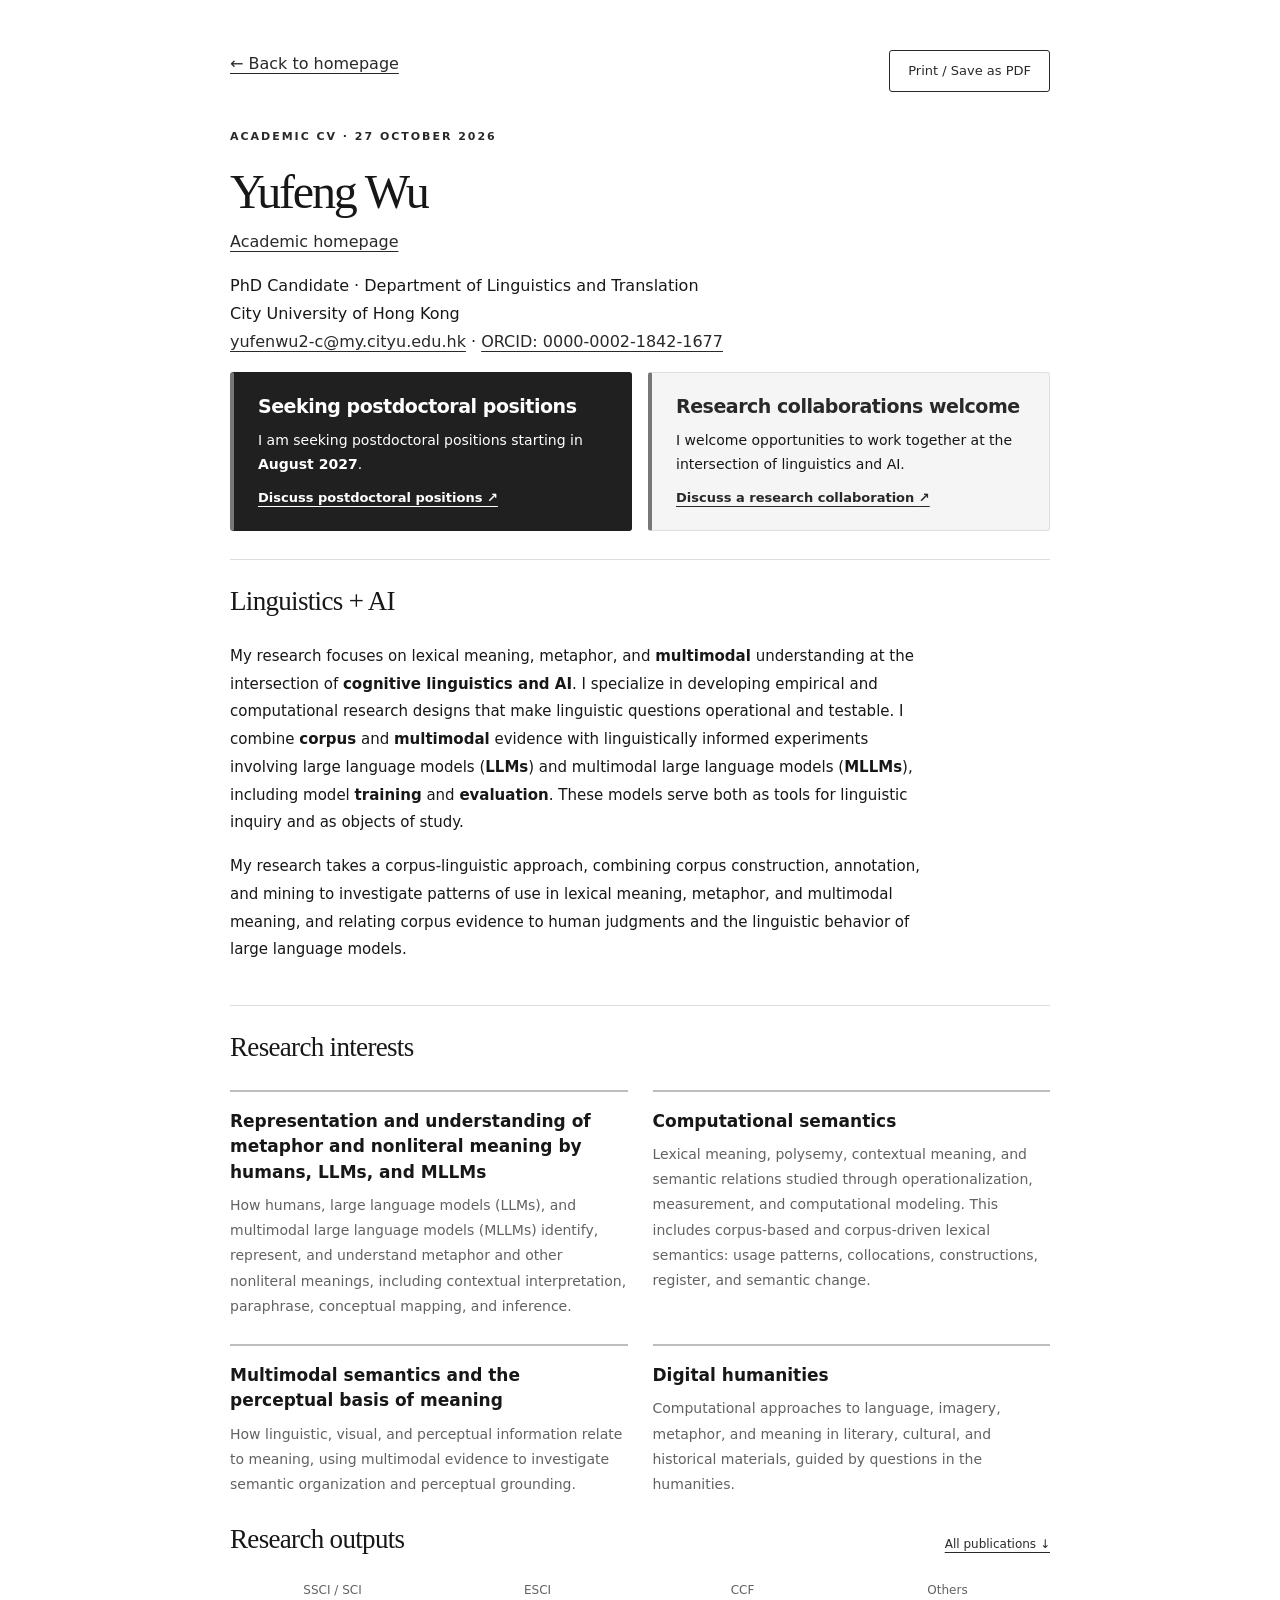
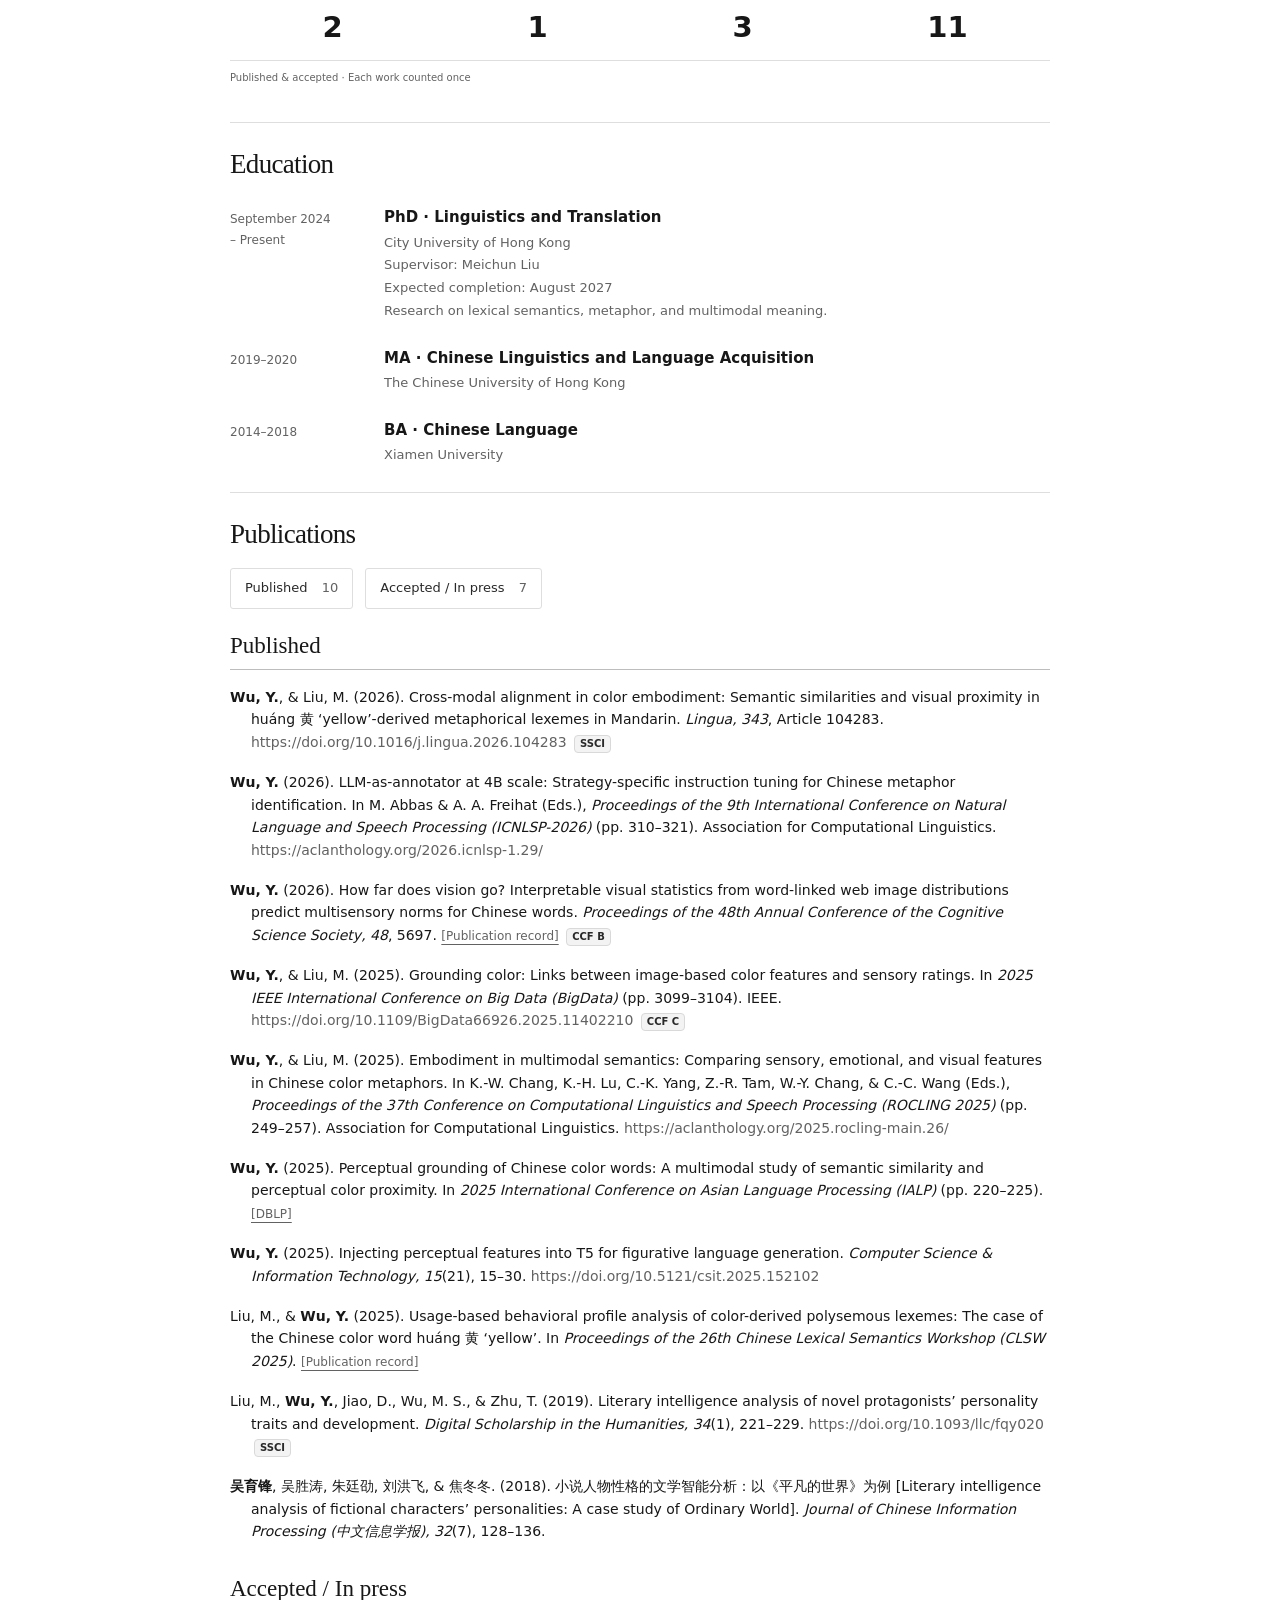
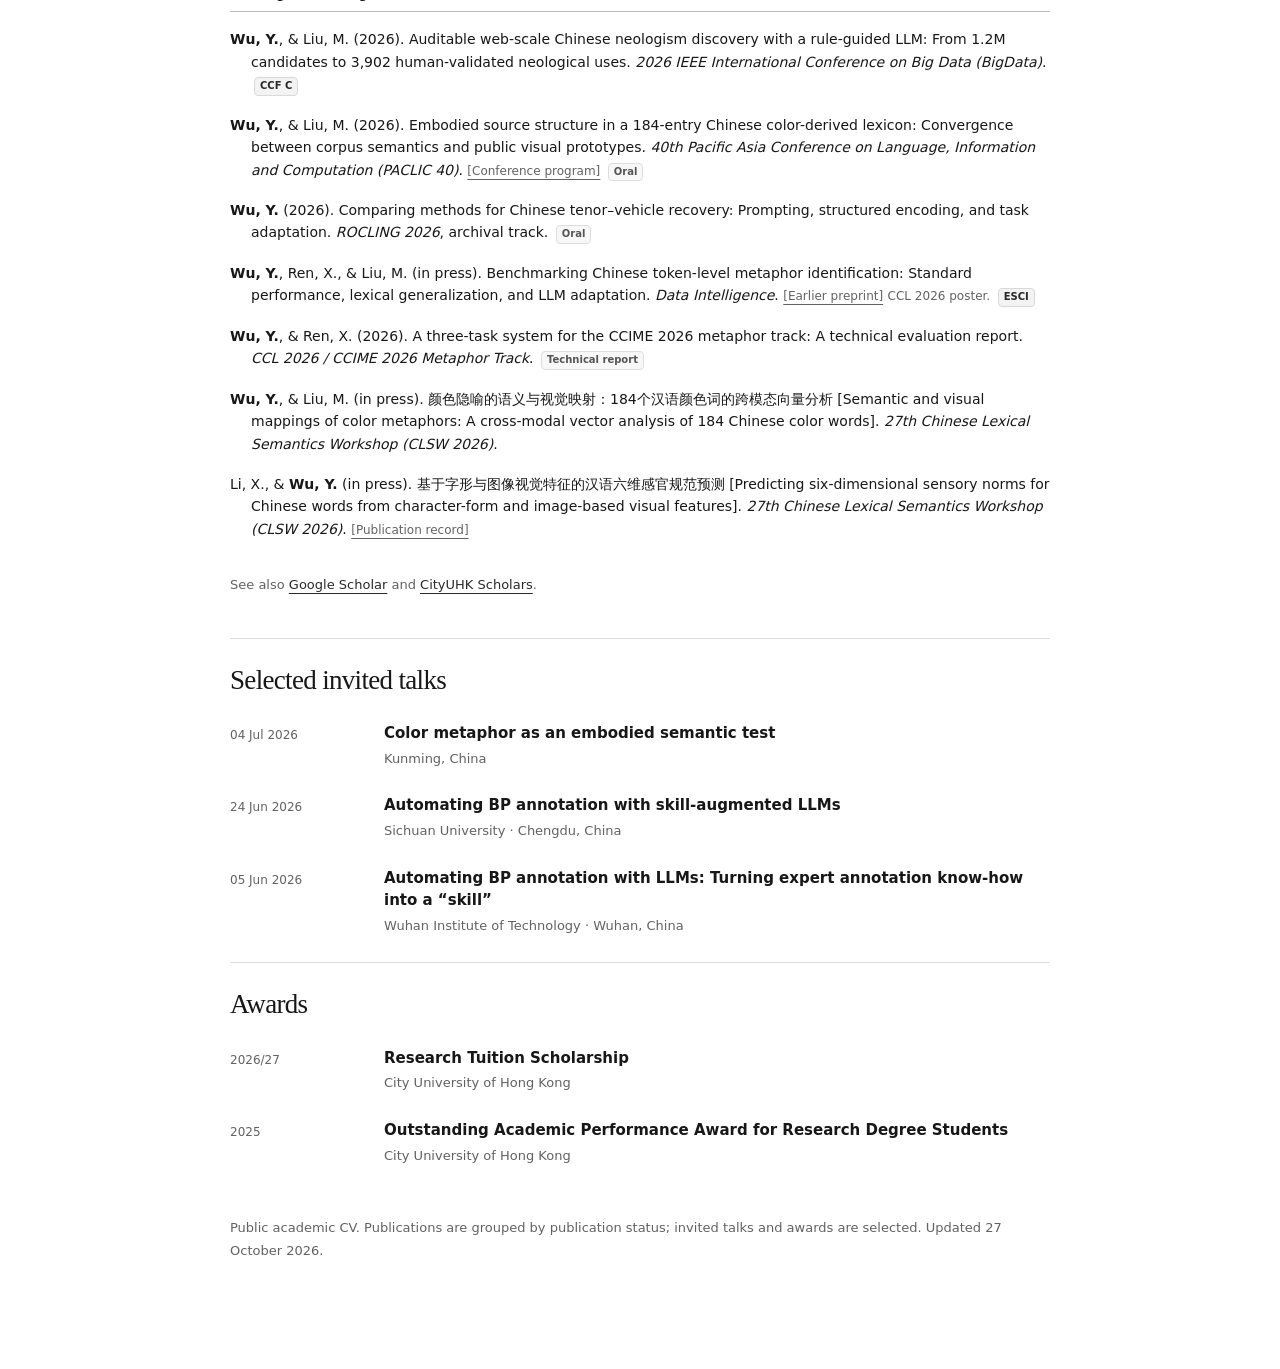
==== commit 59ce196a: "Move research outputs after research interests" ====
--- a/cv.html
+++ b/cv.html
@@ -14,12 +14,12 @@
 <a class="opportunity-link" href="mailto:yufenwu2-c@my.cityu.edu.hk?subject=Research%20collaboration">Discuss a research collaboration <span aria-hidden="true">&#8599;</span></a>
 </aside>
 </div><section class="section"><div class="section-head"><h2>Linguistics + AI</h2></div><p class="intro">My research focuses on lexical meaning, metaphor, and <strong>multimodal</strong> understanding at the intersection of <strong>cognitive linguistics and AI</strong>. I specialize in developing empirical and computational research designs that make linguistic questions operational and testable. I combine <strong>corpus</strong> and <strong>multimodal</strong> evidence with linguistically informed experiments involving large language models (<strong>LLMs</strong>) and multimodal large language models (<strong>MLLMs</strong>), including model <strong>training</strong> and <strong>evaluation</strong>. These models serve both as tools for linguistic inquiry and as objects of study.</p><p class="intro">My research takes a corpus-linguistic approach, combining corpus construction, annotation, and mining to investigate patterns of use in lexical meaning, metaphor, and multimodal meaning, and relating corpus evidence to human judgments and the linguistic behavior of large language models.</p></section>
-    <section class="section" id="research" aria-labelledby="research-title"><div class="section-head"><h2 id="research-title">Research interests</h2></div><div class="research-grid"><article class="research-item"><h3>Representation and understanding of metaphor and nonliteral meaning by humans, LLMs, and MLLMs</h3><p>How humans, large language models (LLMs), and multimodal large language models (MLLMs) identify, represent, and understand metaphor and other nonliteral meanings, including contextual interpretation, paraphrase, conceptual mapping, and inference.</p></article><article class="research-item"><h3>Computational semantics</h3><p>Lexical meaning, polysemy, contextual meaning, and semantic relations studied through operationalization, measurement, and computational modeling. This includes corpus-based and corpus-driven lexical semantics: usage patterns, collocations, constructions, register, and semantic change.</p></article><article class="research-item"><h3>Multimodal semantics and the perceptual basis of meaning</h3><p>How linguistic, visual, and perceptual information relate to meaning, using multimodal evidence to investigate semantic organization and perceptual grounding.</p></article><article class="research-item"><h3>Digital humanities</h3><p>Computational approaches to language, imagery, metaphor, and meaning in literary, cultural, and historical materials, guided by questions in the humanities.</p></article></div></section><section class="section" id="education" aria-labelledby="education-title">
+    <section class="section" id="research" aria-labelledby="research-title"><div class="section-head"><h2 id="research-title">Research interests</h2></div><div class="research-grid"><article class="research-item"><h3>Representation and understanding of metaphor and nonliteral meaning by humans, LLMs, and MLLMs</h3><p>How humans, large language models (LLMs), and multimodal large language models (MLLMs) identify, represent, and understand metaphor and other nonliteral meanings, including contextual interpretation, paraphrase, conceptual mapping, and inference.</p></article><article class="research-item"><h3>Computational semantics</h3><p>Lexical meaning, polysemy, contextual meaning, and semantic relations studied through operationalization, measurement, and computational modeling. This includes corpus-based and corpus-driven lexical semantics: usage patterns, collocations, constructions, register, and semantic change.</p></article><article class="research-item"><h3>Multimodal semantics and the perceptual basis of meaning</h3><p>How linguistic, visual, and perceptual information relate to meaning, using multimodal evidence to investigate semantic organization and perceptual grounding.</p></article><article class="research-item"><h3>Digital humanities</h3><p>Computational approaches to language, imagery, metaphor, and meaning in literary, cultural, and historical materials, guided by questions in the humanities.</p></article></div></section><section class="highlights" id="highlights" aria-labelledby="highlights-title"><div class="highlight-heading"><h2 id="highlights-title">Research outputs</h2><a href="#publications">All publications &darr;</a></div><table class="research-stats" aria-describedby="stats-note"><caption class="sr-only">All published and accepted works, counted once.</caption><thead><tr><th scope="col"><a href="#publication-01" title="Lingua; Digital Scholarship in the Humanities">SSCI / SCI</a></th><th scope="col"><a href="#publication-14" title="Data Intelligence; accepted for publication">ESCI</a></th><th scope="col"><a href="#publication-03" title="CogSci and IEEE BigData">CCF</a></th><th scope="col"><a href="#publication-02" title="Other published and accepted works">Others</a></th></tr></thead><tbody><tr><td>2</td><td>1</td><td>3</td><td>11</td></tr></tbody></table><p class="stats-note" id="stats-note">Published &amp; accepted &middot; Each work counted once</p></section><section class="section" id="education" aria-labelledby="education-title">
       <div class="section-head"><h2 id="education-title">Education</h2></div>
       <div class="timeline-row"><span class="date">September 2024<br>– Present</span><div><h3>PhD · Linguistics and Translation</h3><p>City University of Hong Kong</p><p>Supervisor: Meichun Liu</p><p>Expected completion: August 2027</p><p>Research on lexical semantics, metaphor, and multimodal meaning.</p></div></div>
       <div class="timeline-row"><span class="date">2019–2020</span><div><h3>MA · Chinese Linguistics and Language Acquisition</h3><p>The Chinese University of Hong Kong</p></div></div>
       <div class="timeline-row"><span class="date">2014–2018</span><div><h3>BA · Chinese Language</h3><p>Xiamen University</p></div></div>
-    </section>    <section class="highlights" id="highlights" aria-labelledby="highlights-title"><div class="highlight-heading"><h2 id="highlights-title">Research highlights</h2><a href="#publications">All publications &darr;</a></div><table class="research-stats" aria-describedby="stats-note"><caption class="sr-only">All published and accepted works, counted once.</caption><thead><tr><th scope="col"><a href="#publication-01" title="Lingua; Digital Scholarship in the Humanities">SSCI / SCI</a></th><th scope="col"><a href="#publication-14" title="Data Intelligence; accepted for publication">ESCI</a></th><th scope="col"><a href="#publication-03" title="CogSci and IEEE BigData">CCF</a></th><th scope="col"><a href="#publication-02" title="Other published and accepted works">Others</a></th></tr></thead><tbody><tr><td>2</td><td>1</td><td>3</td><td>11</td></tr></tbody></table><p class="stats-note" id="stats-note">Published &amp; accepted &middot; Each work counted once</p></section><section class="section" id="publications" aria-labelledby="publications-title"><div class="section-head"><h2 id="publications-title">Publications</h2></div><nav class="publication-jumps" aria-label="Publication categories"><a href="#published">Published <span>10</span></a><a href="#accepted">Accepted / In press <span>7</span></a></nav><section class="publication-group" id="published" aria-labelledby="published-title"><h3 class="publication-group-title" id="published-title">Published</h3><div class="publications"><article class="publication compact-publication" id="publication-01" data-status="published"><p class="apa-reference"><strong>Wu, Y.</strong>, &amp; Liu, M. (2026). Cross-modal alignment in color embodiment: Semantic similarities and visual proximity in huáng 黄 ‘yellow’-derived metaphorical lexemes in Mandarin. <em>Lingua, 343</em>, Article 104283. <a class="citation-link" href="https://doi.org/10.1016/j.lingua.2026.104283">https://doi.org/10.1016/j.lingua.2026.104283</a> <span class="citation-badges"><a class="badge ssci" href="https://repository.gsi.de/record/44280">SSCI</a></span></p></article>
+    </section>    <section class="section" id="publications" aria-labelledby="publications-title"><div class="section-head"><h2 id="publications-title">Publications</h2></div><nav class="publication-jumps" aria-label="Publication categories"><a href="#published">Published <span>10</span></a><a href="#accepted">Accepted / In press <span>7</span></a></nav><section class="publication-group" id="published" aria-labelledby="published-title"><h3 class="publication-group-title" id="published-title">Published</h3><div class="publications"><article class="publication compact-publication" id="publication-01" data-status="published"><p class="apa-reference"><strong>Wu, Y.</strong>, &amp; Liu, M. (2026). Cross-modal alignment in color embodiment: Semantic similarities and visual proximity in huáng 黄 ‘yellow’-derived metaphorical lexemes in Mandarin. <em>Lingua, 343</em>, Article 104283. <a class="citation-link" href="https://doi.org/10.1016/j.lingua.2026.104283">https://doi.org/10.1016/j.lingua.2026.104283</a> <span class="citation-badges"><a class="badge ssci" href="https://repository.gsi.de/record/44280">SSCI</a></span></p></article>
 <article class="publication compact-publication" id="publication-02" data-status="published"><p class="apa-reference"><strong>Wu, Y.</strong> (2026). LLM-as-annotator at 4B scale: Strategy-specific instruction tuning for Chinese metaphor identification. In M. Abbas &amp; A. A. Freihat (Eds.), <em>Proceedings of the 9th International Conference on Natural Language and Speech Processing (ICNLSP-2026)</em> (pp. 310–321). Association for Computational Linguistics. <a class="citation-link" href="https://aclanthology.org/2026.icnlsp-1.29/">https://aclanthology.org/2026.icnlsp-1.29/</a></p></article>
 <article class="publication compact-publication" id="publication-03" data-status="published"><p class="apa-reference"><strong>Wu, Y.</strong> (2026). How far does vision go? Interpretable visual statistics from word-linked web image distributions predict multisensory norms for Chinese words. <em>Proceedings of the 48th Annual Conference of the Cognitive Science Society, 48</em>, 5697. <a class="citation-extra" href="https://scholars.cityu.edu.hk/en/publications/how-far-does-vision-go-interpretable-visual-statistics-from-word-/">[Publication record]</a> <span class="citation-badges"><a class="badge ccf-b" href="https://www.ccf.org.cn/Academic_Evaluation/Cross_Compre_Emerging/">CCF B</a></span></p></article>
 <article class="publication compact-publication" id="publication-04" data-status="published"><p class="apa-reference"><strong>Wu, Y.</strong>, &amp; Liu, M. (2025). Grounding color: Links between image-based color features and sensory ratings. In <em>2025 IEEE International Conference on Big Data (BigData)</em> (pp. 3099–3104). IEEE. <a class="citation-link" href="https://doi.org/10.1109/BigData66926.2025.11402210">https://doi.org/10.1109/BigData66926.2025.11402210</a> <span class="citation-badges"><a class="badge ccf-c" href="https://www.ccf.org.cn/Academic_Evaluation/Cross_Compre_Emerging/">CCF C</a></span></p></article>
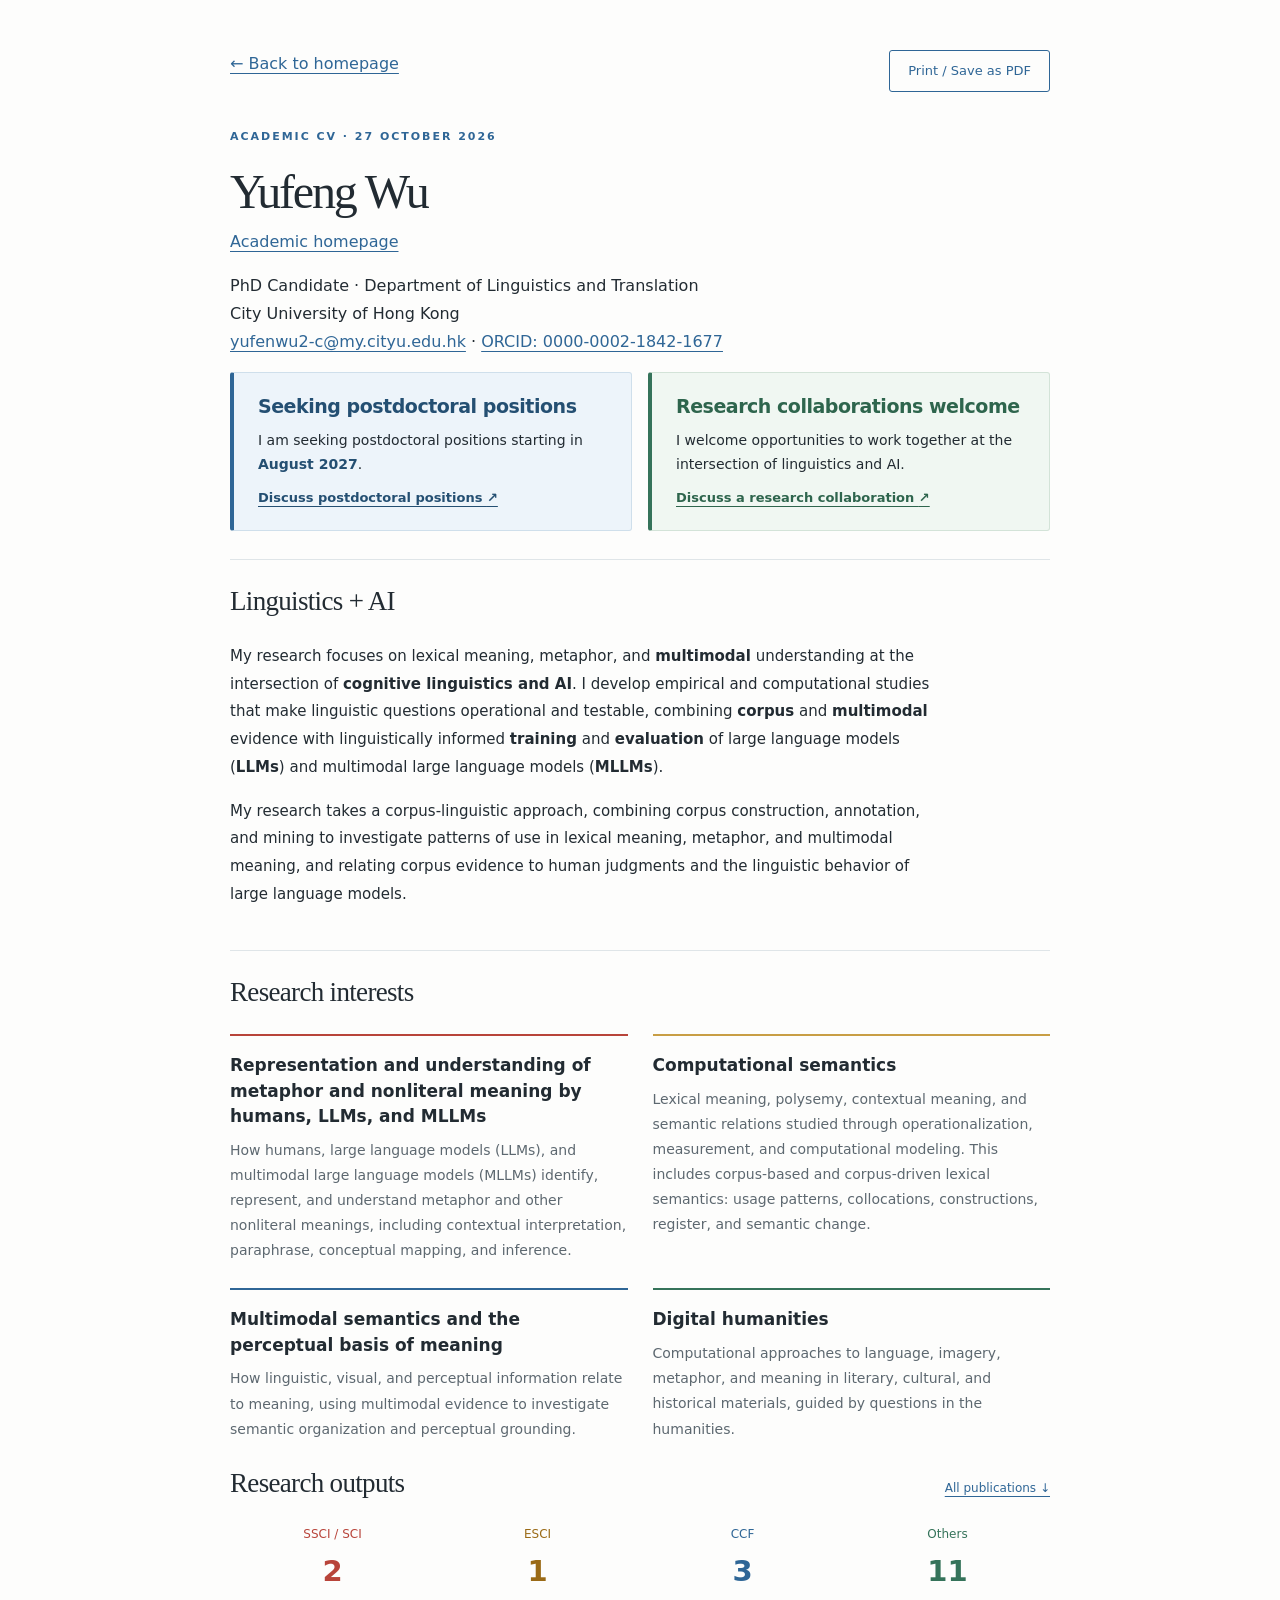
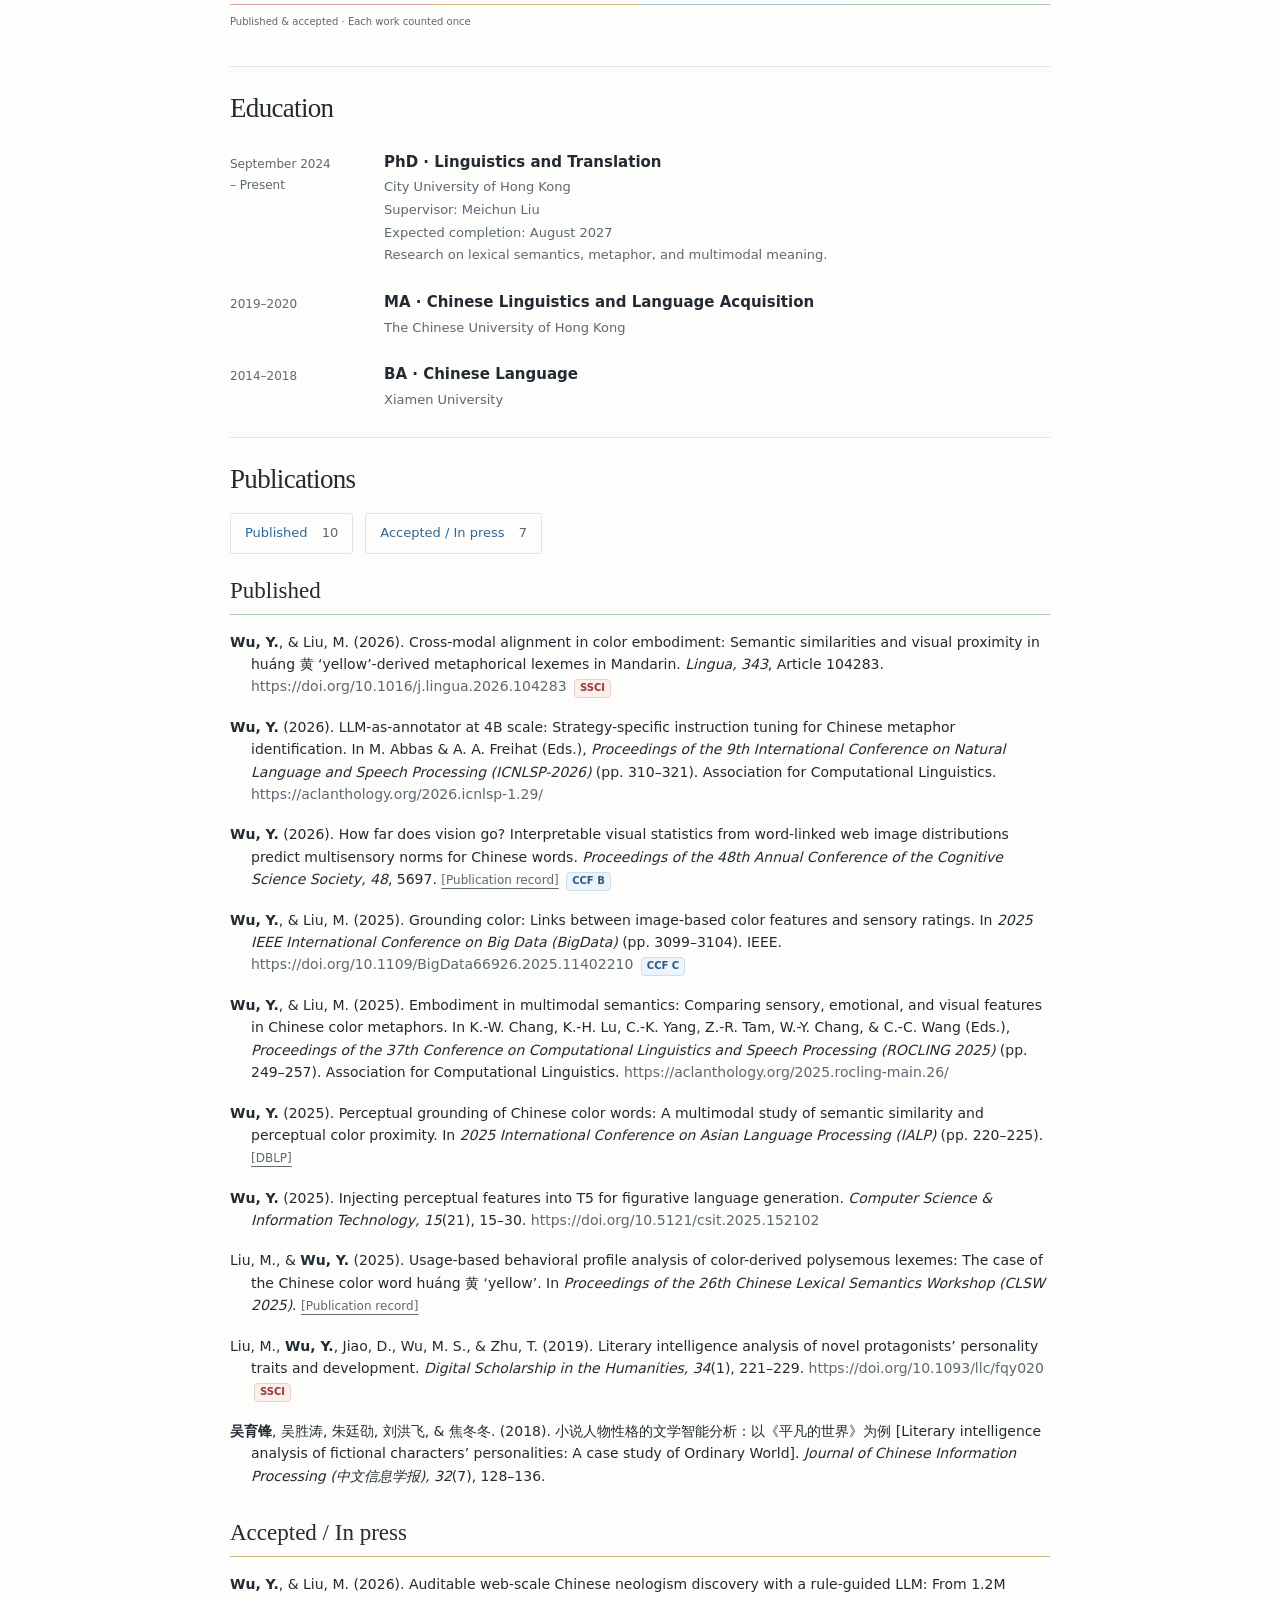
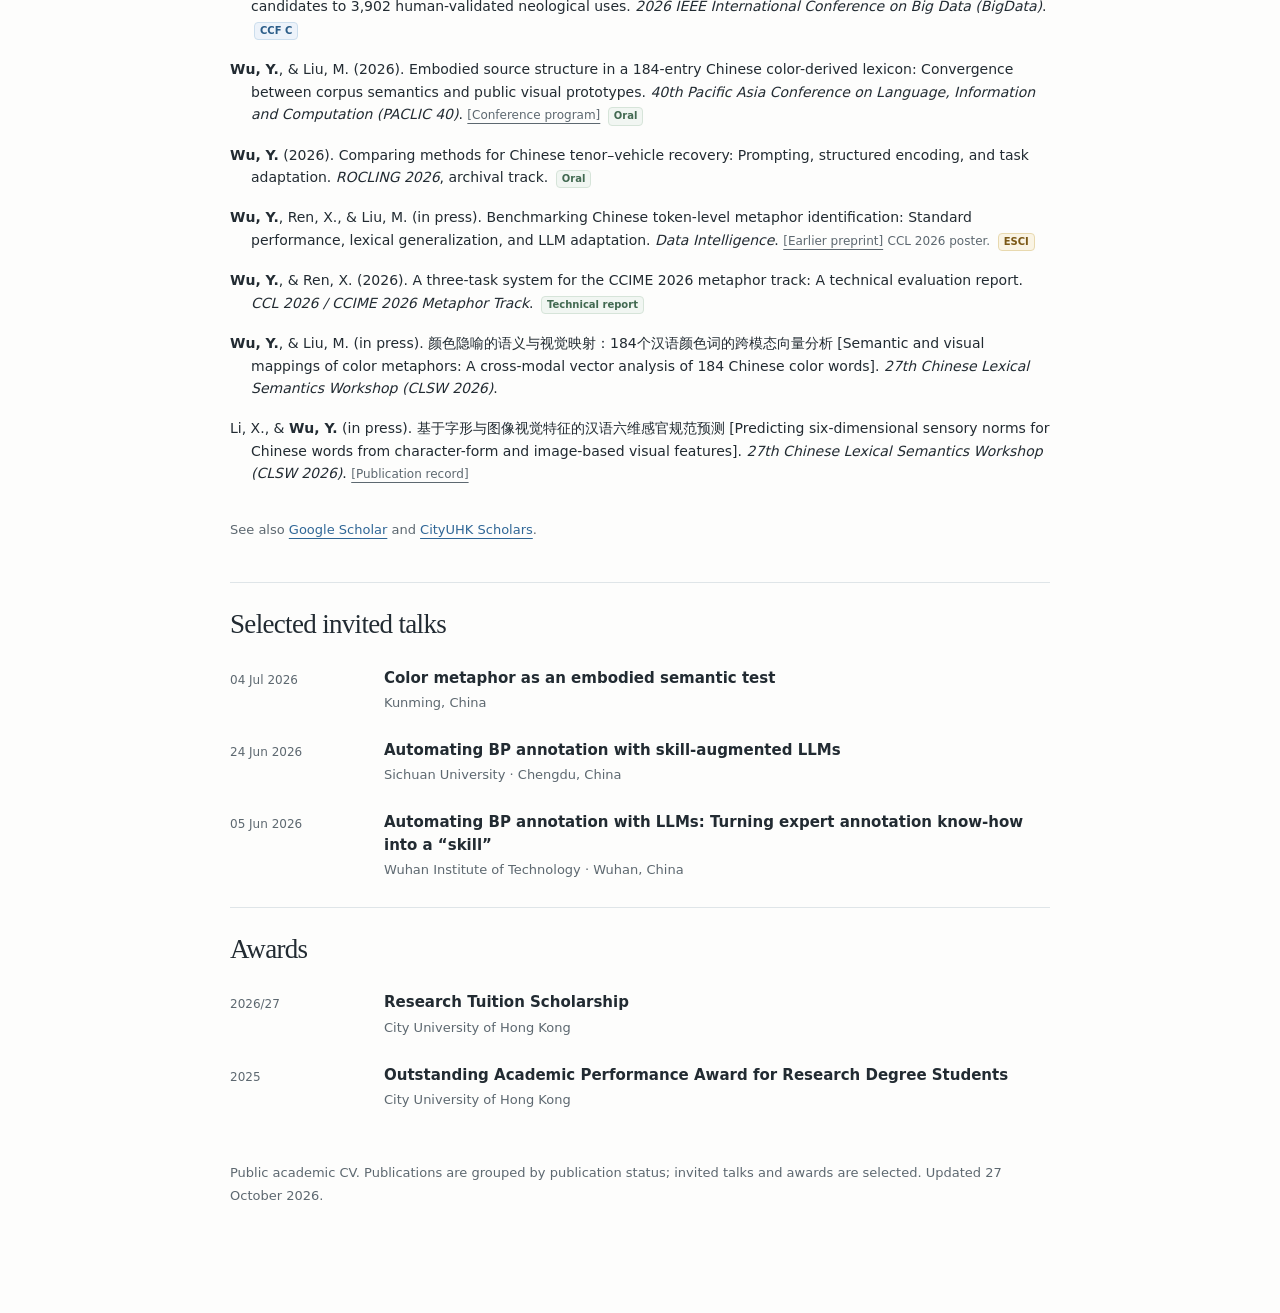
==== commit 46c1449f: "Shorten research bio and add subtle color accents" ====
--- a/cv.html
+++ b/cv.html
@@ -1,5 +1,5 @@
 <!doctype html>
-<html lang="en"><head><meta charset="utf-8"><meta name="viewport" content="width=device-width,initial-scale=1"><title>Yufeng Wu | Academic CV</title><meta name="description" content="Academic CV of Yufeng Wu — Linguistics + AI, PhD candidate in Linguistics and Translation at City University of Hong Kong."><link rel="icon" href="favicon.svg" type="image/svg+xml"><link rel="stylesheet" href="styles.css?v=20261028-compact-apa"><script src="site.js" defer></script><style>@media print{.cv-wrap .highlights{display:block;break-inside:avoid}}</style></head><body><main class="cv-wrap">
+<html lang="en"><head><meta charset="utf-8"><meta name="viewport" content="width=device-width,initial-scale=1"><title>Yufeng Wu | Academic CV</title><meta name="description" content="Academic CV of Yufeng Wu — Linguistics + AI, PhD candidate in Linguistics and Translation at City University of Hong Kong."><link rel="icon" href="favicon.svg" type="image/svg+xml"><link rel="stylesheet" href="styles.css?v=20261028-color-accents"><script src="site.js" defer></script><style>@media print{.cv-wrap .highlights{display:block;break-inside:avoid}}</style></head><body><main class="cv-wrap">
 <div class="cv-top no-print"><a href="./">← Back to homepage</a><button class="button secondary" data-print type="button">Print / Save as PDF</button></div>
 <p class="eyebrow">Academic CV · 27 October 2026</p><h1>Yufeng Wu</h1><p><a href="https://evan-wu59.github.io/">Academic homepage</a></p><p>PhD Candidate · Department of Linguistics and Translation<br>City University of Hong Kong<br><a href="mailto:yufenwu2-c@my.cityu.edu.hk">yufenwu2-c@my.cityu.edu.hk</a> · <a href="https://orcid.org/0000-0002-1842-1677">ORCID: 0000-0002-1842-1677</a></p>
 <div class="opportunity-grid">
@@ -13,7 +13,7 @@
 <p>I welcome opportunities to work together at the intersection of linguistics and AI.</p>
 <a class="opportunity-link" href="mailto:yufenwu2-c@my.cityu.edu.hk?subject=Research%20collaboration">Discuss a research collaboration <span aria-hidden="true">&#8599;</span></a>
 </aside>
-</div><section class="section"><div class="section-head"><h2>Linguistics + AI</h2></div><p class="intro">My research focuses on lexical meaning, metaphor, and <strong>multimodal</strong> understanding at the intersection of <strong>cognitive linguistics and AI</strong>. I specialize in developing empirical and computational research designs that make linguistic questions operational and testable. I combine <strong>corpus</strong> and <strong>multimodal</strong> evidence with linguistically informed experiments involving large language models (<strong>LLMs</strong>) and multimodal large language models (<strong>MLLMs</strong>), including model <strong>training</strong> and <strong>evaluation</strong>. These models serve both as tools for linguistic inquiry and as objects of study.</p><p class="intro">My research takes a corpus-linguistic approach, combining corpus construction, annotation, and mining to investigate patterns of use in lexical meaning, metaphor, and multimodal meaning, and relating corpus evidence to human judgments and the linguistic behavior of large language models.</p></section>
+</div><section class="section"><div class="section-head"><h2>Linguistics + AI</h2></div><p class="intro">My research focuses on lexical meaning, metaphor, and <strong>multimodal</strong> understanding at the intersection of <strong>cognitive linguistics and AI</strong>. I develop empirical and computational studies that make linguistic questions operational and testable, combining <strong>corpus</strong> and <strong>multimodal</strong> evidence with linguistically informed <strong>training</strong> and <strong>evaluation</strong> of large language models (<strong>LLMs</strong>) and multimodal large language models (<strong>MLLMs</strong>).</p><p class="intro">My research takes a corpus-linguistic approach, combining corpus construction, annotation, and mining to investigate patterns of use in lexical meaning, metaphor, and multimodal meaning, and relating corpus evidence to human judgments and the linguistic behavior of large language models.</p></section>
     <section class="section" id="research" aria-labelledby="research-title"><div class="section-head"><h2 id="research-title">Research interests</h2></div><div class="research-grid"><article class="research-item"><h3>Representation and understanding of metaphor and nonliteral meaning by humans, LLMs, and MLLMs</h3><p>How humans, large language models (LLMs), and multimodal large language models (MLLMs) identify, represent, and understand metaphor and other nonliteral meanings, including contextual interpretation, paraphrase, conceptual mapping, and inference.</p></article><article class="research-item"><h3>Computational semantics</h3><p>Lexical meaning, polysemy, contextual meaning, and semantic relations studied through operationalization, measurement, and computational modeling. This includes corpus-based and corpus-driven lexical semantics: usage patterns, collocations, constructions, register, and semantic change.</p></article><article class="research-item"><h3>Multimodal semantics and the perceptual basis of meaning</h3><p>How linguistic, visual, and perceptual information relate to meaning, using multimodal evidence to investigate semantic organization and perceptual grounding.</p></article><article class="research-item"><h3>Digital humanities</h3><p>Computational approaches to language, imagery, metaphor, and meaning in literary, cultural, and historical materials, guided by questions in the humanities.</p></article></div></section><section class="highlights" id="highlights" aria-labelledby="highlights-title"><div class="highlight-heading"><h2 id="highlights-title">Research outputs</h2><a href="#publications">All publications &darr;</a></div><table class="research-stats" aria-describedby="stats-note"><caption class="sr-only">All published and accepted works, counted once.</caption><thead><tr><th scope="col"><a href="#publication-01" title="Lingua; Digital Scholarship in the Humanities">SSCI / SCI</a></th><th scope="col"><a href="#publication-14" title="Data Intelligence; accepted for publication">ESCI</a></th><th scope="col"><a href="#publication-03" title="CogSci and IEEE BigData">CCF</a></th><th scope="col"><a href="#publication-02" title="Other published and accepted works">Others</a></th></tr></thead><tbody><tr><td>2</td><td>1</td><td>3</td><td>11</td></tr></tbody></table><p class="stats-note" id="stats-note">Published &amp; accepted &middot; Each work counted once</p></section><section class="section" id="education" aria-labelledby="education-title">
       <div class="section-head"><h2 id="education-title">Education</h2></div>
       <div class="timeline-row"><span class="date">September 2024<br>– Present</span><div><h3>PhD · Linguistics and Translation</h3><p>City University of Hong Kong</p><p>Supervisor: Meichun Liu</p><p>Expected completion: August 2027</p><p>Research on lexical semantics, metaphor, and multimodal meaning.</p></div></div>
--- a/styles.css
+++ b/styles.css
@@ -1,142 +1,265 @@
 :root{--paper:#ffffff;--ink:#171717;--muted:#626262;--line:#dedede;--green:#292929;--pale:#f4f4f4;--accent:#777777;--serif:Georgia,'Times New Roman',serif;--sans:system-ui,-apple-system,BlinkMacSystemFont,'Segoe UI',sans-serif}+ 
 *{box-sizing:border-box}html{scroll-behavior:smooth;scroll-padding-top:32px}body{margin:0;background:var(--paper);color:var(--ink);font:16px/1.75 var(--sans)}a{color:var(--green);text-underline-offset:4px;text-decoration-thickness:1px}a:hover{color:#000000}button,a{-webkit-tap-highlight-color:transparent}a:focus-visible,button:focus-visible{outline:3px solid var(--accent);outline-offset:5px}.skip{position:absolute;left:20px;top:-80px;background:var(--ink);color:white;padding:10px 20px;z-index:10}.skip:focus{top:12px}.layout{max-width:1320px;margin:auto;padding:64px 64px 30px;display:grid;grid-template-columns:245px minmax(0,1fr);gap:88px}.sidebar{position:sticky;top:48px;align-self:start}.monogram{display:grid;place-items:center;width:58px;height:58px;border:1px solid #c7c7c7;border-radius:50%;font:22px var(--serif);color:var(--green);margin-bottom:28px}.identity{font:31px/1.2 var(--serif);text-decoration:none;color:var(--ink)}.role{font-size:14px;margin:12px 0 0}.affiliation{font-size:13px;line-height:1.7;color:var(--muted);margin:5px 0 28px}.navigation{display:flex;flex-direction:column;gap:9px;border-left:1px solid var(--line);padding-left:18px;margin:28px 0}.navigation a{text-decoration:none;font-size:14px}.profile-links{display:flex;gap:8px 14px;flex-wrap:wrap;font-size:12px;max-width:220px}.sidebar-note{font-size:11px;color:var(--muted);margin-top:30px}.eyebrow{text-transform:uppercase;letter-spacing:.18em;font-size:11px;font-weight:650;color:var(--green);margin:0 0 20px}h1{font:normal clamp(44px,5.4vw,72px)/1.08 var(--serif);letter-spacing:-.045em;margin:0 0 26px}h1 em{font-weight:normal;color:var(--green)}.intro{font-size:18px;line-height:1.85;max-width:700px}.intro p{margin:0 0 16px}.intro strong{font-weight:550}.hero{padding:16px 0 48px}.hero-actions{display:flex;flex-wrap:wrap;gap:12px;margin-top:28px}.button{display:inline-flex;align-items:center;justify-content:center;gap:20px;border:1px solid var(--green);padding:10px 18px;text-decoration:none;font:13px/1.5 var(--sans);border-radius:3px;background:var(--green);color:white;cursor:pointer}.button:hover{background:var(--ink);color:white}.button.secondary{background:transparent;color:var(--green)}.button.secondary:hover{background:var(--pale)}.concept-strip{display:flex;align-items:center;gap:18px;margin-top:38px;color:var(--muted);font:italic 17px var(--serif)}.concept-strip span:not(.rule){white-space:nowrap}.concept-strip .rule{height:1px;background:#cccccc;flex:1}.section{border-top:1px solid var(--line);padding:42px 0 46px}.section-head{display:flex;align-items:baseline;gap:15px;margin-bottom:26px}.section-num{font-size:11px;color:var(--accent);font-variant-numeric:tabular-nums}h2{font:normal 32px/1.2 var(--serif);letter-spacing:-.025em;margin:0}h3{font-weight:550;font-size:17px;line-height:1.5;margin:0 0 8px}p{margin:0 0 16px}.research-grid{display:grid;grid-template-columns:repeat(2,minmax(0,1fr));gap:25px}.research-item{border-top:2px solid #bdbdbd;padding-top:17px}.research-item:nth-child(2){border-color:#bdbdbd}.research-item:nth-child(3){border-color:#bdbdbd}.research-item p{font-size:14px;line-height:1.8;color:var(--muted);margin:0}.method-note{font-size:13px;color:var(--muted);border-left:2px solid var(--line);padding:0 0 0 17px;margin:26px 0 0}.filters{display:flex;flex-wrap:wrap;gap:8px;margin-bottom:12px}.filters[hidden]{display:none}.filter{border:1px solid var(--line);border-radius:30px;background:transparent;color:var(--muted);font:12px var(--sans);padding:8px 14px;cursor:pointer}.filter[aria-pressed=true]{background:var(--ink);border-color:var(--ink);color:white}.filter:hover{border-color:var(--green)}.publication{display:grid;grid-template-columns:44px minmax(0,1fr);gap:20px;padding:25px 0;border-bottom:1px solid var(--line)}.publication[hidden]{display:none}.publication:last-child{border-bottom:0;padding-bottom:0}.year{font-size:12px;color:var(--muted);padding-top:4px}.publication h4{font-size:16px}.publication h4 a{color:var(--ink);text-decoration:none}.publication h4 a:hover{text-decoration:underline;color:var(--green)}.authors,.venue{font-size:13px;color:var(--muted);margin:5px 0}.authors strong{color:var(--ink);font-weight:600}.venue{font-style:italic}.paper-link{font-size:12px;display:inline-block;margin-top:4px}.section-note{font-size:13px;color:var(--muted);margin-top:25px}.timeline-row{display:grid;grid-template-columns:130px minmax(0,1fr);gap:24px;margin:0 0 24px}.timeline-row:last-child{margin-bottom:0}.timeline-row .date{font-size:12px;color:var(--muted);padding-top:3px}.timeline-row h3{font-size:15px;margin:0 0 3px}.timeline-row p{font-size:13px;color:var(--muted);margin:0}.contact{background:var(--pale);padding:32px;border-radius:3px;margin:0 0 40px}.contact h2{margin:0 0 15px;font-size:30px}.contact p{font-size:14px;max-width:570px}.email{font-size:17px;overflow-wrap:anywhere}.footer{border-top:1px solid var(--line);padding-top:20px;display:flex;justify-content:space-between;gap:20px;font-size:11px;color:var(--muted)}.sr-only{position:absolute;width:1px;height:1px;padding:0;overflow:hidden;clip:rect(0,0,0,0);white-space:nowrap;border:0}.cv-wrap{max-width:900px;margin:50px auto;padding:0 40px 40px}.cv-wrap h1{font-size:48px;margin-bottom:10px}.cv-wrap .section{padding:25px 0}.cv-wrap h2{font-size:27px}.cv-wrap .cv-top{display:flex;justify-content:space-between;gap:20px;margin-bottom:35px}.cv-wrap .publication{padding:16px 0}.cv-wrap .intro{font-size:15px}+ 
 @media(min-width:1400px){.layout{gap:110px}}@media(max-width:1000px){.layout{padding:45px 35px;gap:45px;grid-template-columns:200px minmax(0,1fr)}.research-grid{grid-template-columns:1fr;gap:20px}.research-item{padding-top:12px}.research-item p{max-width:600px}}@media(max-width:700px){html{scroll-padding-top:20px}.layout{display:block;padding:28px 24px}.sidebar{position:static;display:grid;grid-template-columns:50px 1fr;gap:0 16px}.monogram{grid-row:1/4;width:46px;height:46px;font-size:19px;margin:0}.identity{font-size:26px;align-self:center}.role{margin:7px 0 0;font-size:12px}.affiliation{grid-column:2;margin:2px 0 0;font-size:12px}.navigation{grid-column:1/-1;flex-direction:row;flex-wrap:wrap;gap:10px 19px;border:0;padding:16px 0;margin:20px 0 0;border-top:1px solid var(--line);border-bottom:1px solid var(--line)}.navigation a{font-size:12px}.profile-links,.sidebar-note{display:none}.hero{padding:38px 0}.eyebrow{font-size:10px;margin-bottom:17px}h1{font-size:49px}.intro{font-size:16px;line-height:1.85}.concept-strip{gap:10px;font-size:14px}.section{padding:32px 0}.section-head{margin-bottom:22px}h2{font-size:29px}.research-grid{gap:23px}.publication{grid-template-columns:35px minmax(0,1fr);gap:13px}.publication h4{font-size:15px}.timeline-row{grid-template-columns:85px minmax(0,1fr);gap:17px}.contact{padding:25px 22px}.contact h2{font-size:27px}.footer{font-size:10px}.cv-wrap{padding:0 23px 25px;margin:25px auto}.cv-wrap .cv-top{flex-wrap:wrap}.cv-wrap h1{font-size:40px}}+ 
 @media(prefers-reduced-motion:reduce){html{scroll-behavior:auto}}@media print{body{background:white;color:#111;font-size:11pt}.no-print,.skip,.sidebar,.filters,.hero-actions,.contact,.footer{display:none!important}.layout,.cv-wrap{display:block;max-width:none;margin:0;padding:0}.section{padding:16px 0}.publication,.timeline-row{break-inside:avoid}a{color:inherit;text-decoration:none}.cv-wrap h1{font-size:30pt}.cv-wrap h2{font-size:18pt}.cv-wrap .intro{font-size:11pt}.publication h4{font-size:11pt}.authors,.venue,.timeline-row p{font-size:10pt}.publication{padding:12px 0}h2,h3{break-after:avoid}.section-head{margin-bottom:14px}@page{margin:18mm}}-
++
+  
 .hero-subtitle{font:italic 22px/1.5 var(--serif);color:var(--green);margin:-8px 0 25px}+ 
 .keywords{list-style:none;padding:0;margin:25px 0 0;display:flex;flex-wrap:wrap;gap:8px}+ 
 .keywords li{font-size:11px;line-height:1.5;border:1px solid var(--line);border-radius:3px;padding:6px 10px;color:var(--green)}+ 
 .research-item:nth-child(4){border-color:#bdbdbd}+ 
 .publication h4{font-weight:550;line-height:1.5;margin:0 0 8px}+ 
 .publication-jumps{display:flex;flex-wrap:wrap;gap:12px;margin-bottom:28px}+ 
 .publication-jumps a{border:1px solid var(--line);padding:8px 14px;border-radius:3px;font-size:13px;text-decoration:none}+ 
 .publication-jumps a:hover{background:var(--pale)}+ 
 .publication-jumps span{font-variant-numeric:tabular-nums;margin-left:10px;color:var(--muted)}+ 
 .publication-group{margin-top:34px;scroll-margin-top:30px}+ 
 .publication-group-title{font:normal 25px/1.3 var(--serif);padding-bottom:12px;border-bottom:2px solid #bdbdbd;margin:0}+ 
 #accepted .publication-group-title{border-color:#bdbdbd}+ 
 .translation{font-size:12px;color:var(--muted);line-height:1.6;margin:6px 0}+ 
 .opportunity-grid{display:grid;grid-template-columns:repeat(2,minmax(0,1fr));gap:16px;margin:0 0 28px}+ 
 .opportunities{background:var(--pale);border:1px solid #dedede;border-left:4px solid var(--green);border-radius:3px;padding:20px 24px;margin:0;break-inside:avoid;display:flex;flex-direction:column}+ 
 .opportunities .opportunity-title{font:600 19px/1.4 var(--sans);color:var(--green);margin:0 0 10px}+ 
 .opportunities p{font-size:14px;line-height:1.7;margin:0 0 10px}+ 
 .opportunities .opportunity-link{font-size:13px;font-weight:600;margin-top:auto}+ 
 .collaboration{background:#f5f5f5;border-color:#dedede;border-left-color:#777777}+ 
 @media(max-width:1000px){.opportunity-grid{grid-template-columns:1fr}}+ 
 @media(max-width:700px){.hero h1{font-size:clamp(36px,10.5vw,49px)}.hero-subtitle{font-size:20px}.publication-group-title{font-size:23px}}+ 
 @media print{.publication-jumps{display:none}.research-grid{grid-template-columns:1fr 1fr}.publication-group-title{break-after:avoid}h4{break-after:avoid}}-
++
+  
 .hero .intro{font-size:16px;line-height:1.8;max-width:740px}+ 
 .hero .keywords{margin-top:18px}+ 
 .hero .hero-actions{margin-top:20px}+ 
 .hero{padding-bottom:30px}+ 
 .opportunities:not(.collaboration){background:#202020;border-color:#202020;border-left-color:#777777;color:#fff}+ 
 .opportunities:not(.collaboration) .opportunity-title,.opportunities:not(.collaboration) .opportunity-link{color:#fff}+ 
 .opportunities:not(.collaboration) strong{color:#ffffff}+ 
 .highlights{padding:0 0 36px;scroll-margin-top:30px}+ 
 .highlight-heading{display:flex;align-items:baseline;justify-content:space-between;gap:16px;margin-bottom:18px}+ 
 .highlight-heading h2{font-size:27px}+ 
 .highlight-heading>a{font-size:12px;white-space:nowrap}+ 
 .research-stats{width:100%;border-collapse:collapse;table-layout:fixed;text-align:center}+ 
 .research-stats th{width:25%;padding:8px 0;color:var(--muted);font:500 12px/1.5 var(--sans)}+ 
 .research-stats th a{color:inherit;text-decoration:none}+ 
 .research-stats th a:hover{text-decoration:underline}+ 
 .research-stats td{padding:2px 0 13px;border-bottom:1px solid var(--line);font:650 29px/1.3 var(--sans);font-variant-numeric:tabular-nums;color:var(--ink)}+ 
 .stats-note{font-size:10px;line-height:1.6;color:var(--muted);margin:9px 0 0}+ 
 @media(max-width:700px){.research-stats th{font-size:11px}.research-stats td{font-size:25px}.highlight-heading h2{font-size:24px}}+ 
 .publication-badges{display:flex;flex-wrap:wrap;gap:6px;margin:0 0 10px}+ 
 .badge{display:inline-flex;align-items:center;font:650 11px/1.4 var(--sans);padding:4px 8px;border:1px solid transparent;border-radius:4px;text-decoration:none;letter-spacing:.015em}+ 
 .badge.esci{background:#f3f3f3;color:#292929;border-color:#d9d9d9}+ 
 .badge.ssci{background:#f3f3f3;color:#292929;border-color:#d9d9d9}+ 
 .badge.ccf-b{background:#f3f3f3;color:#292929;border-color:#d9d9d9}+ 
 .badge.ccf-c{background:#f3f3f3;color:#292929;border-color:#d9d9d9}+ 
 .badge.type{background:#f7f7f7;color:#555555;border-color:#dedede}+ 
 .badge.status-published{background:#ffffff;color:#555555}+ 
 .badge.status-accepted{background:#ededed;color:#333333;border-color:#d9d9d9}+ 
 a.badge:hover{filter:brightness(.95);text-decoration:underline}+ 
 .publication{scroll-margin-top:30px}+ 
 .publication h4{font-size:17px;font-weight:650}+ 
 .publication .venue{font-size:13px;color:#555555;font-style:normal}+ 
 .badge-note{font-size:12px;line-height:1.7;border-top:1px solid var(--line);padding-top:16px}-
++
+  
 @media print{.highlights{display:none}.opportunities:not(.collaboration){background:white;color:#111;border-color:#aaa}.opportunities:not(.collaboration) .opportunity-title,.opportunities:not(.collaboration) .opportunity-link,.opportunities:not(.collaboration) strong{color:#111}.badge{border-color:#aaa!important;color:#111!important}}-
-
-/* Compact APA-style references shared by the homepage and public CV. */
-.publication.compact-publication,.cv-wrap .publication.compact-publication{display:block;padding:9px 0;border:0;margin:0;scroll-margin-top:30px}
-.compact-publication .apa-reference{margin:0;padding-left:1.5em;text-indent:-1.5em;font-size:14px;line-height:1.6;color:var(--ink);overflow-wrap:anywhere}
-.apa-reference strong{font-weight:650}
-.apa-reference em{font-style:italic}
-.apa-reference .citation-link{color:var(--muted);text-decoration:none}
-.apa-reference .citation-link:hover{text-decoration:underline;color:var(--ink)}
-.apa-reference .citation-extra{font-size:12px;color:var(--muted);white-space:normal}
-.apa-reference .citation-note{font-size:12px;color:var(--muted)}
-.apa-reference .citation-badges{display:inline;text-indent:0;white-space:normal}
-.apa-reference .badge{display:inline-block;vertical-align:baseline;margin:0 0 0 3px;padding:1px 5px;font-size:10px;line-height:1.45;text-indent:0;white-space:nowrap;letter-spacing:0}
-#publications>.section-head{margin-bottom:18px}
-#publications .publication-jumps{margin-bottom:18px}
-#publications .publication-group{margin-top:22px}
-#publications .publication-group-title{padding-bottom:8px;margin-bottom:7px;font-size:23px;border-bottom-width:1px}
-@media(max-width:700px){.compact-publication .apa-reference{font-size:13px;line-height:1.65;padding-left:1.2em;text-indent:-1.2em}.publication.compact-publication,.cv-wrap .publication.compact-publication{padding:8px 0}}
-@media print{.compact-publication .apa-reference{font-size:10pt;line-height:1.45}.publication.compact-publication,.cv-wrap .publication.compact-publication{padding:5px 0}}
++
++
+/* Compact APA-style references shared by the homepage and public CV. */+
+.publication.compact-publication,.cv-wrap .publication.compact-publication{display:block;padding:9px 0;border:0;margin:0;scroll-margin-top:30px}+
+.compact-publication .apa-reference{margin:0;padding-left:1.5em;text-indent:-1.5em;font-size:14px;line-height:1.6;color:var(--ink);overflow-wrap:anywhere}+
+.apa-reference strong{font-weight:650}+
+.apa-reference em{font-style:italic}+
+.apa-reference .citation-link{color:var(--muted);text-decoration:none}+
+.apa-reference .citation-link:hover{text-decoration:underline;color:var(--ink)}+
+.apa-reference .citation-extra{font-size:12px;color:var(--muted);white-space:normal}+
+.apa-reference .citation-note{font-size:12px;color:var(--muted)}+
+.apa-reference .citation-badges{display:inline;text-indent:0;white-space:normal}+
+.apa-reference .badge{display:inline-block;vertical-align:baseline;margin:0 0 0 3px;padding:1px 5px;font-size:10px;line-height:1.45;text-indent:0;white-space:nowrap;letter-spacing:0}+
+#publications>.section-head{margin-bottom:18px}+
+#publications .publication-jumps{margin-bottom:18px}+
+#publications .publication-group{margin-top:22px}+
+#publications .publication-group-title{padding-bottom:8px;margin-bottom:7px;font-size:23px;border-bottom-width:1px}+
+@media(max-width:700px){.compact-publication .apa-reference{font-size:13px;line-height:1.65;padding-left:1.2em;text-indent:-1.2em}.publication.compact-publication,.cv-wrap .publication.compact-publication{padding:8px 0}}+
+@media print{.compact-publication .apa-reference{font-size:10pt;line-height:1.45}.publication.compact-publication,.cv-wrap .publication.compact-publication{padding:5px 0}}+
+
+/* Restrained red, yellow, blue and green accents on a light reading surface. */
+:root{--paper:#fdfdfc;--ink:#222b32;--muted:#5d6870;--line:#dfe5e8;--green:#2f6696;--pale:#f1f6fa;--accent:#b8443a;--red:#b8443a;--yellow:#9a6a16;--blue:#2f6696;--leaf:#35735a}
+a:hover{color:#234c71}
+.monogram{border-color:#bfd1dd;color:var(--blue);background:#f2f7fa}
+.hero h1 em{color:var(--blue)}
+.navigation{border-left-color:#cad9e2}
+.navigation a:hover{color:var(--blue)}
+.keywords li{background:#f8fafb;border-color:#dce5eb;color:#42647a}
+.keywords li:nth-child(4n+1){border-bottom-color:#d7a39b}
+.keywords li:nth-child(4n+2){border-bottom-color:#d8be82}
+.keywords li:nth-child(4n+3){border-bottom-color:#a4bfd5}
+.keywords li:nth-child(4n){border-bottom-color:#a8c8b5}
+.opportunities:not(.collaboration){background:#edf4fa;border-color:#cfdfeb;border-left-color:var(--blue);color:var(--ink)}
+.opportunities:not(.collaboration) .opportunity-title,.opportunities:not(.collaboration) .opportunity-link,.opportunities:not(.collaboration) strong{color:#244f72}
+.collaboration{background:#f0f7f2;border-color:#d3e3d8;border-left-color:var(--leaf)}
+.collaboration .opportunity-title,.collaboration .opportunity-link{color:#2e654d}
+.research-item:nth-child(1){border-top-color:var(--red)}
+.research-item:nth-child(2){border-top-color:#c89e45}
+.research-item:nth-child(3){border-top-color:var(--blue)}
+.research-item:nth-child(4){border-top-color:var(--leaf)}
+#research .section-num{color:var(--red)}
+#highlights .section-num{color:var(--blue)}
+#publications>.section-head .section-num{color:var(--leaf)}
+#education .section-num{color:var(--yellow)}
+#talks .section-num{color:var(--red)}
+#awards .section-num{color:var(--blue)}
+.research-stats th:nth-child(1),.research-stats td:nth-child(1){color:var(--red)}
+.research-stats th:nth-child(2),.research-stats td:nth-child(2){color:var(--yellow)}
+.research-stats th:nth-child(3),.research-stats td:nth-child(3){color:var(--blue)}
+.research-stats th:nth-child(4),.research-stats td:nth-child(4){color:var(--leaf)}
+.research-stats td:nth-child(1){border-bottom-color:#d7a39b}
+.research-stats td:nth-child(2){border-bottom-color:#d8be82}
+.research-stats td:nth-child(3){border-bottom-color:#a4bfd5}
+.research-stats td:nth-child(4){border-bottom-color:#a8c8b5}
+.badge.ssci{background:#fbefed;color:#973c33;border-color:#edcfc9}
+.badge.esci{background:#faf4e4;color:#7b5816;border-color:#e8d9af}
+.badge.ccf-b,.badge.ccf-c{background:#edf3fa;color:#2b5d88;border-color:#ccdeed}
+.badge.type{background:#f1f6f2;color:#426951;border-color:#d6e4d9}
+#published .publication-group-title{border-color:#a9c8b6}
+#accepted .publication-group-title{border-color:#c9b57e}
+.contact{background:#f2f6f8}
+@media print{body{background:white;color:#111}.opportunities:not(.collaboration),.collaboration{background:white;color:#111;border-color:#aaa}.opportunities:not(.collaboration) .opportunity-title,.opportunities:not(.collaboration) .opportunity-link,.opportunities:not(.collaboration) strong,.collaboration .opportunity-title,.collaboration .opportunity-link{color:#111}}
